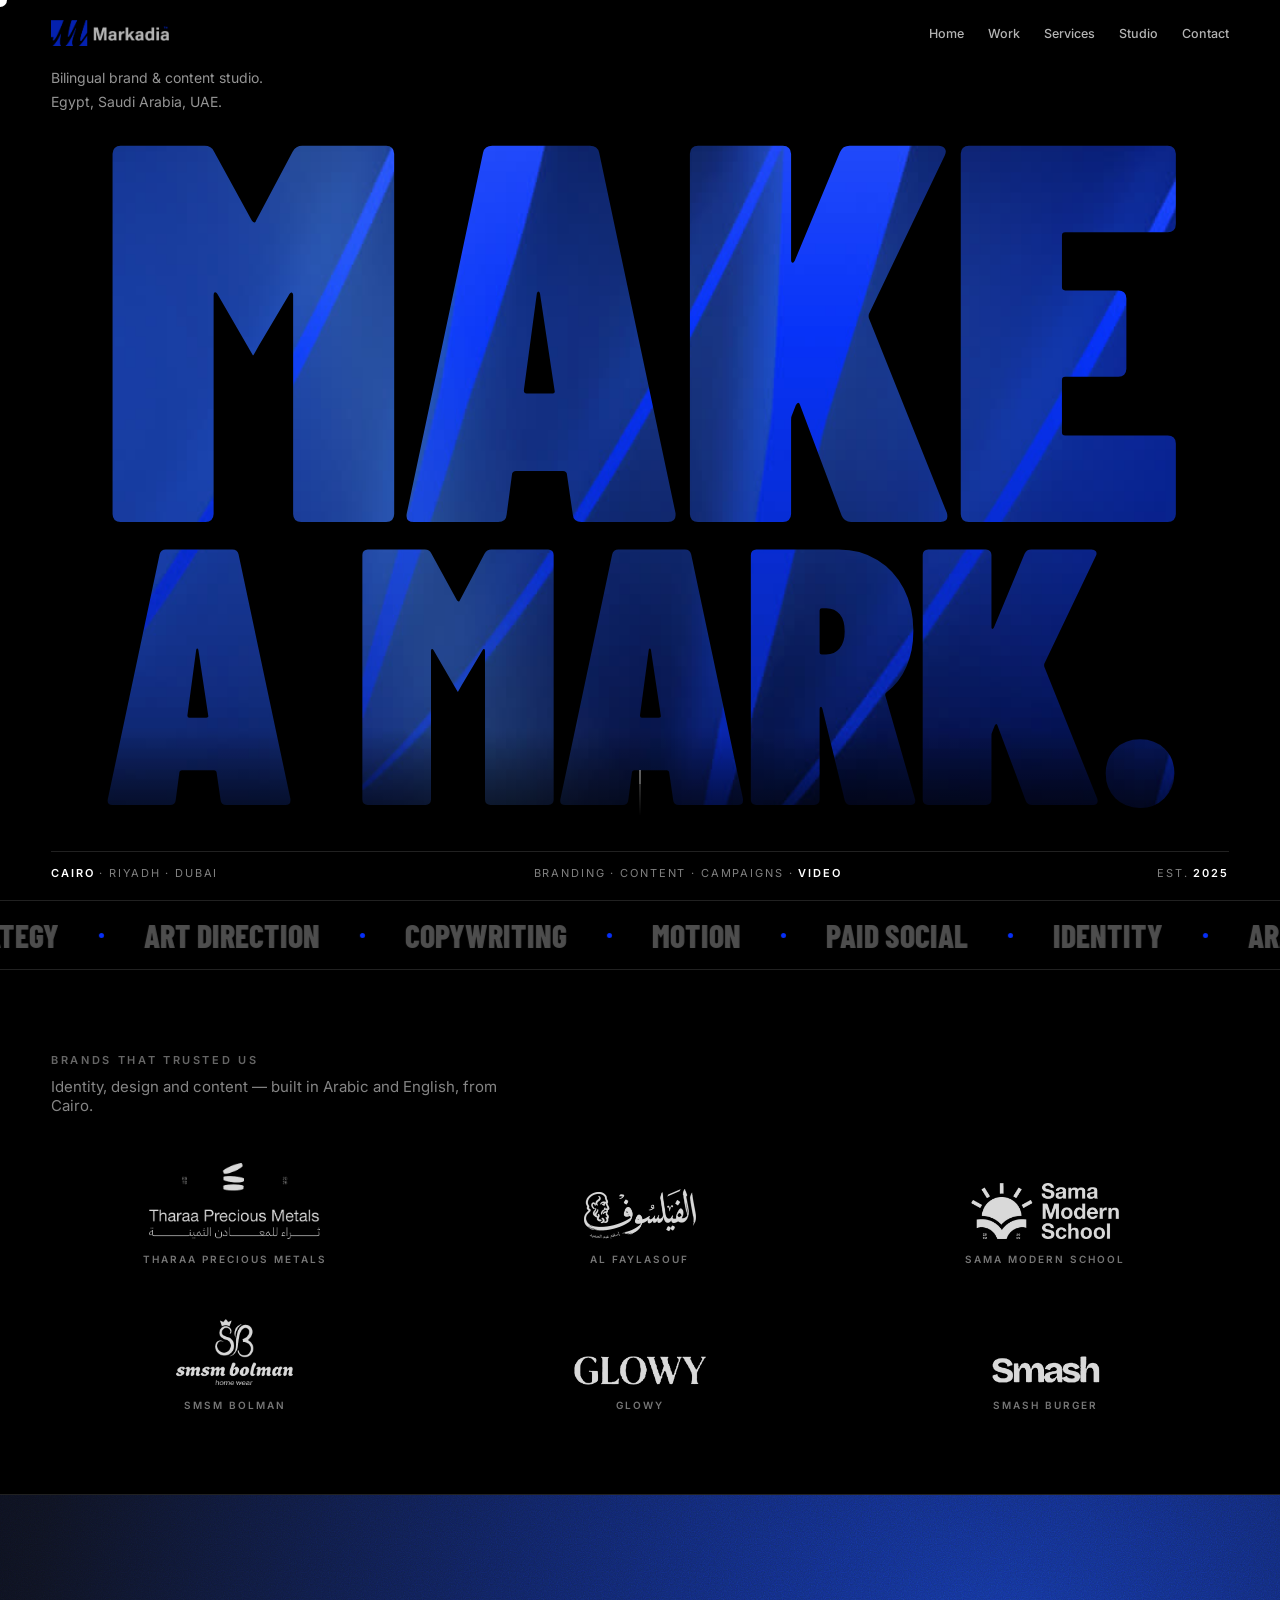
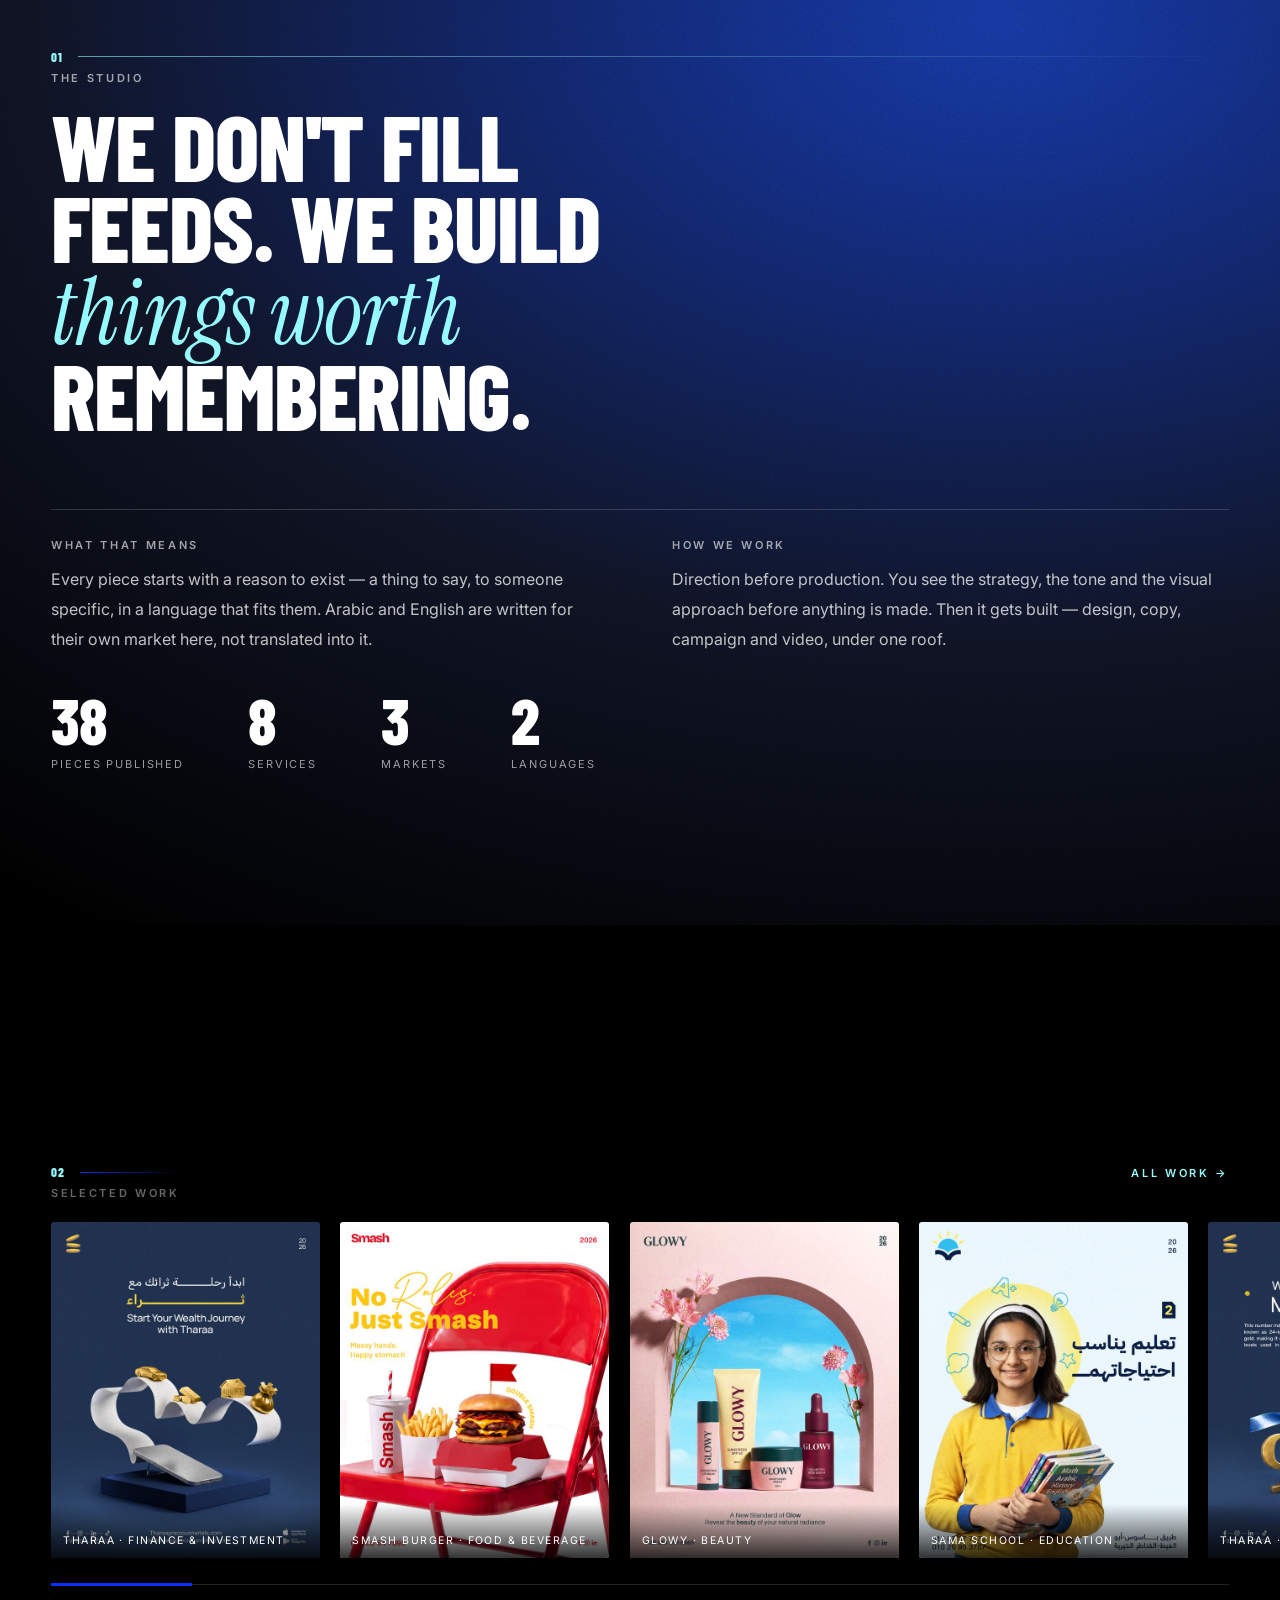
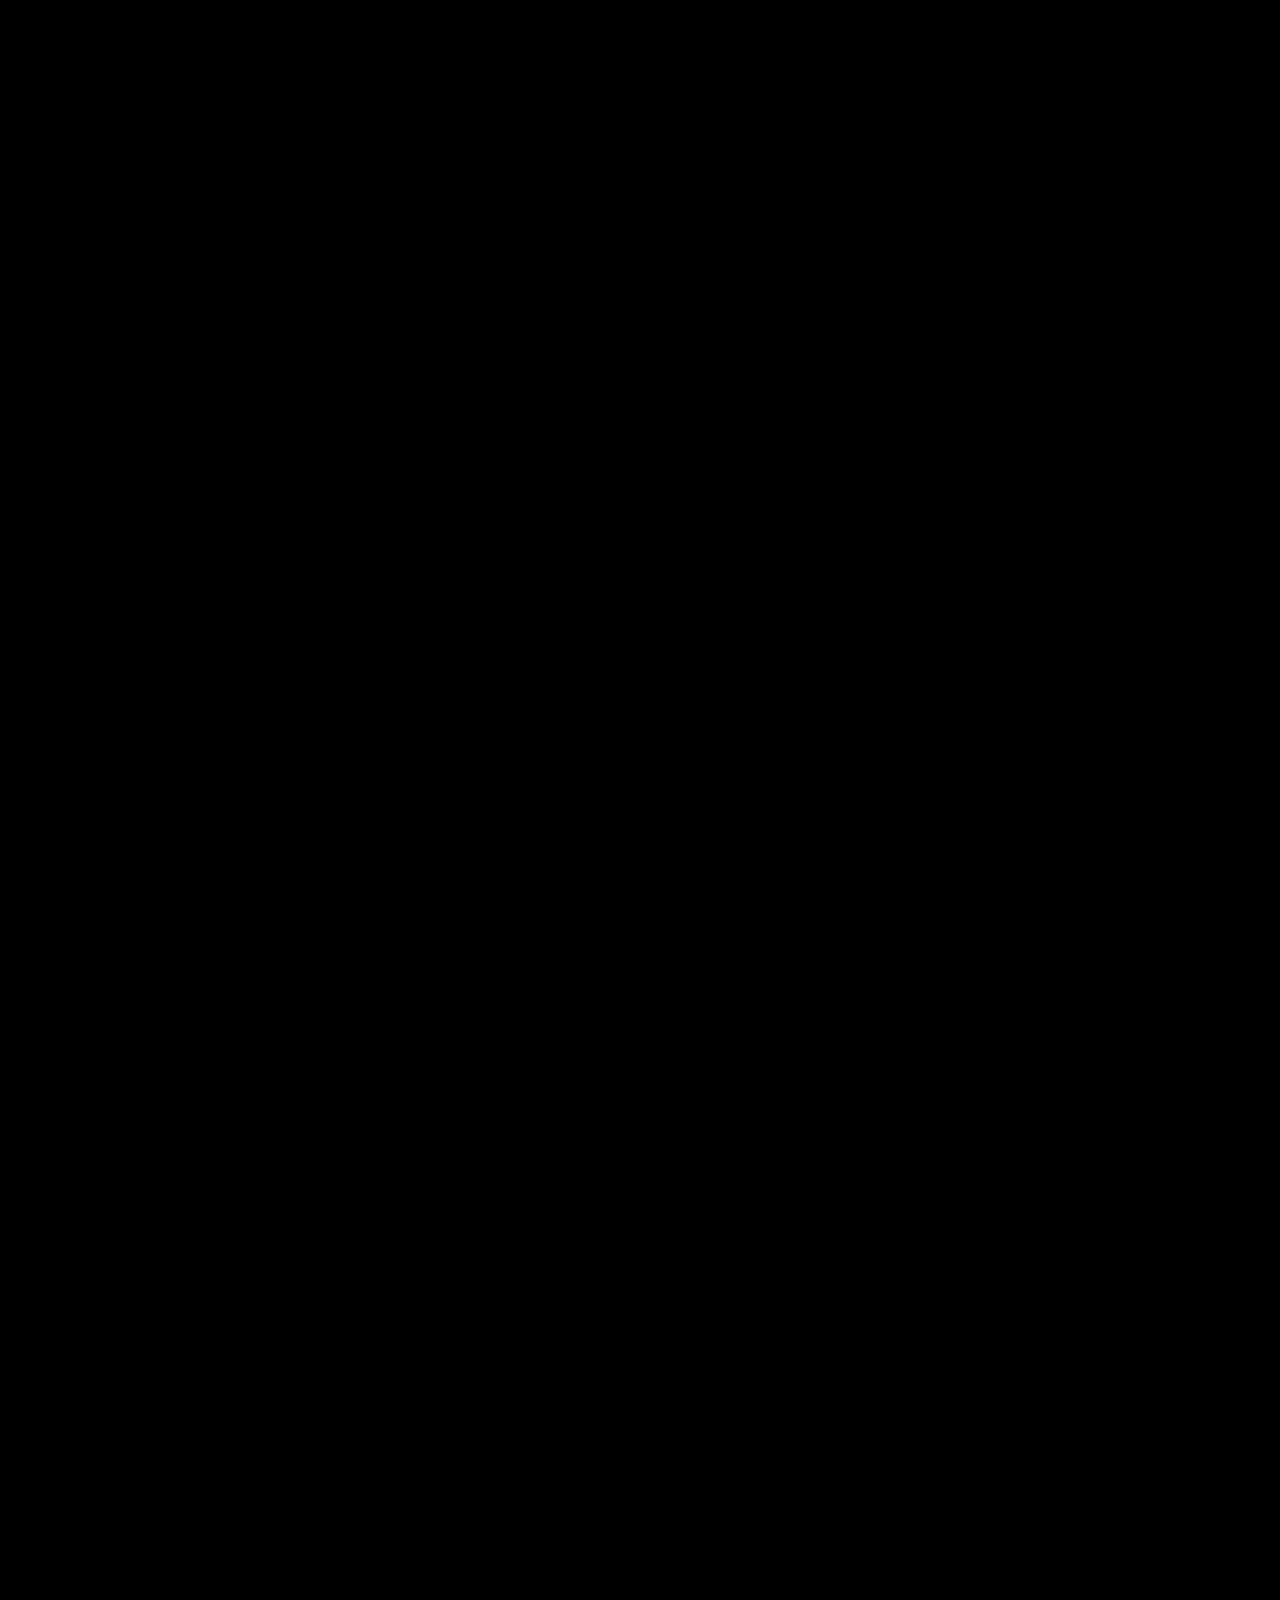
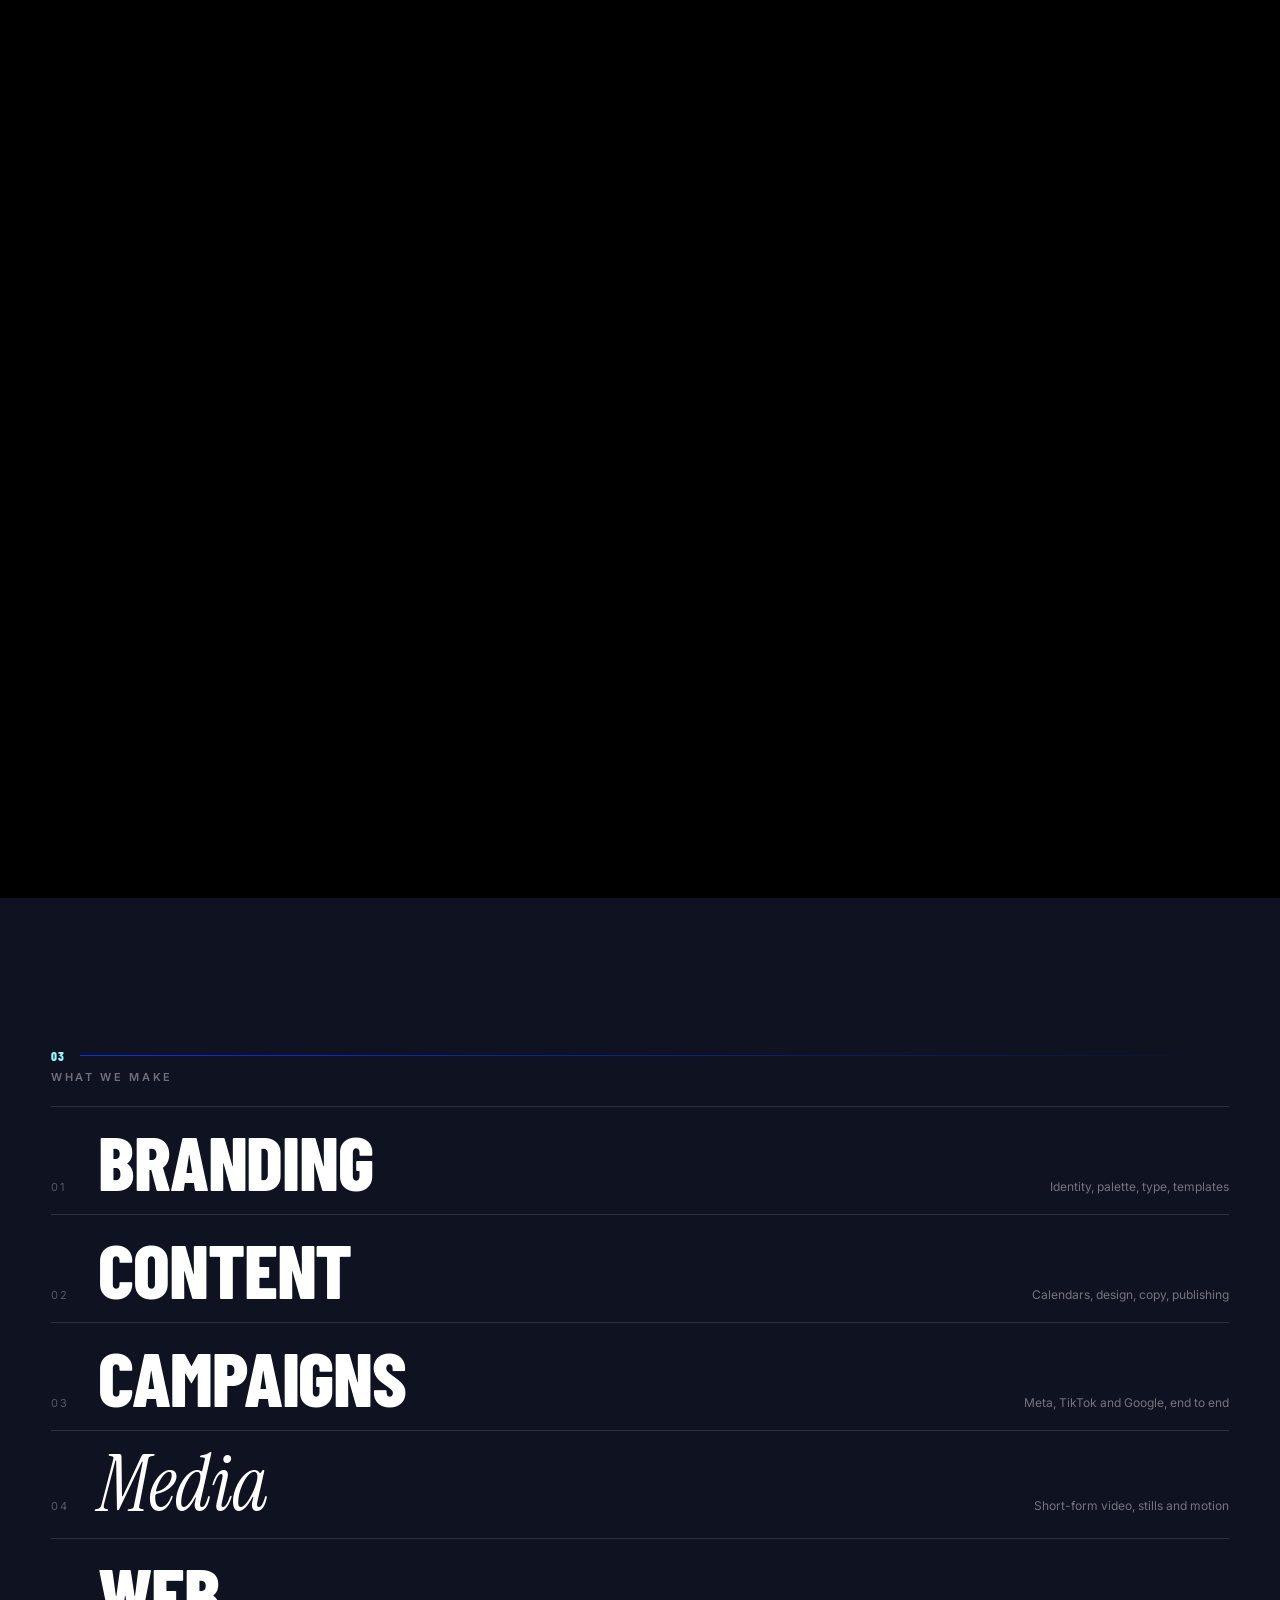
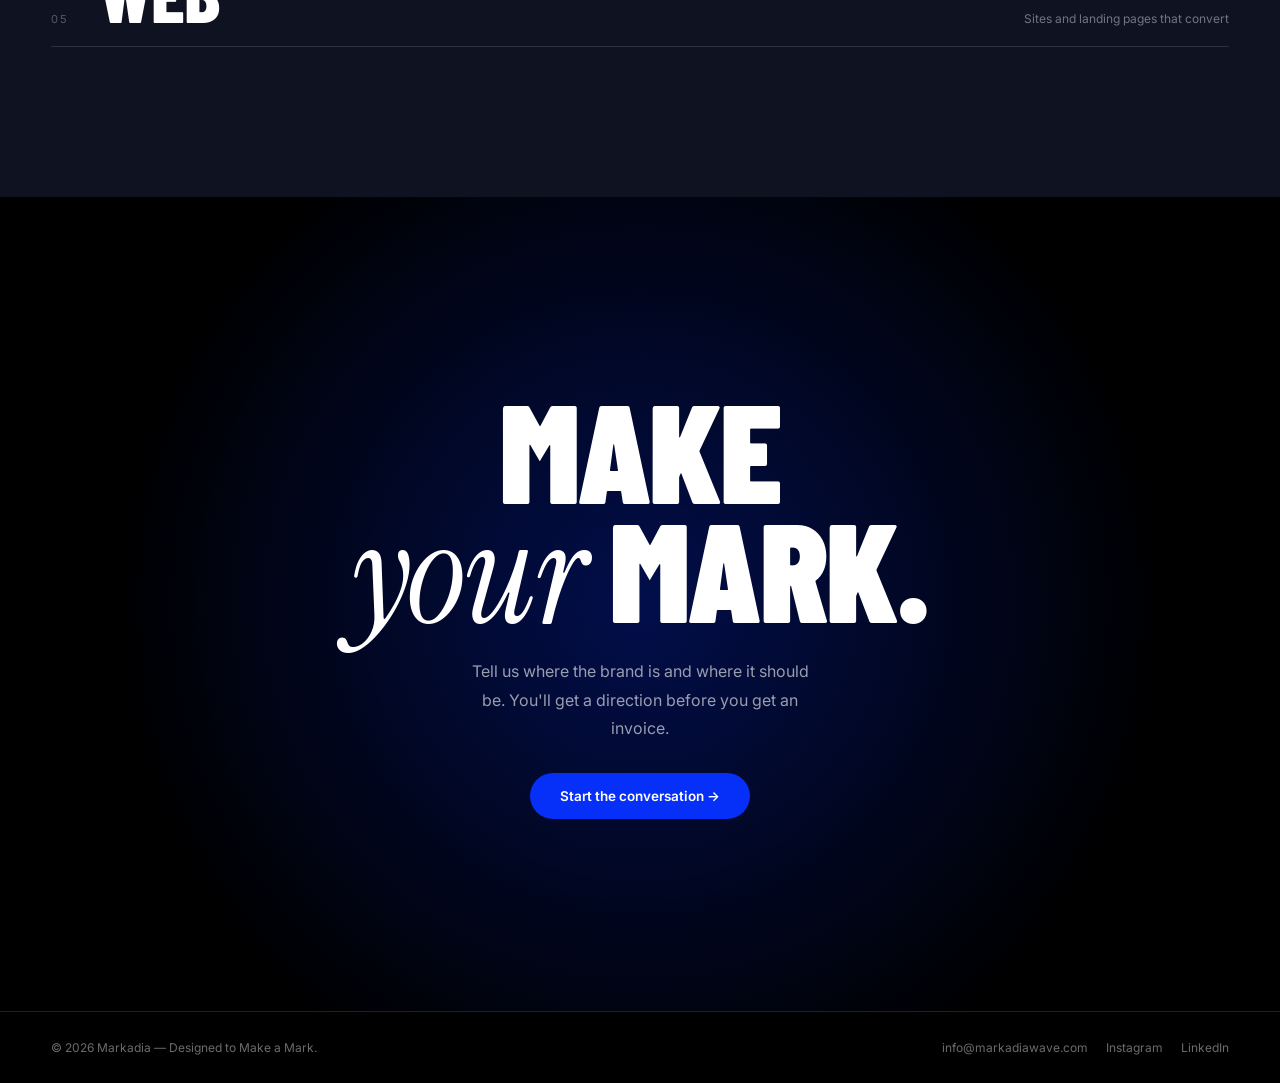
==== index.html @ 4cf4ba8e "Add Tharaa Precious Metals to the work Eleven pieces from the UAE gold and silver app, so it leads t" ====
<!doctype html>
<html lang="en" class="no-js">
<head>
<meta charset="utf-8">
<meta name="viewport" content="width=device-width, initial-scale=1">
<title>Markadia — Designed to Make a Mark</title>
<link rel="canonical" href="https://markadiawave.com/">
<meta name="description" content="Markadia is a bilingual brand and content studio for Egypt, Saudi Arabia and the UAE — strategy, design, campaigns and video, in Arabic and English.">
<meta property="og:title" content="Markadia — Your Growth Partner in Egypt & the Gulf">
<meta property="og:description" content="Bilingual marketing and branding agency for brands in Egypt, Saudi Arabia and the UAE — strategy, content, design, paid ads and video, in Arabic and English.">
<meta property="og:type" content="website">
<meta property="og:url" content="https://markadiawave.com/">
<meta property="og:site_name" content="Markadia">
<meta property="og:locale" content="en_US">
<meta property="og:image" content="https://markadiawave.com/og-image.png">
<meta property="og:image:type" content="image/png">
<meta property="og:image:width" content="1200">
<meta property="og:image:height" content="630">
<meta property="og:image:alt" content="Markadia — Designed To Make A Mark.">
<meta name="twitter:card" content="summary_large_image">
<meta name="twitter:title" content="Markadia — Your Growth Partner in Egypt & the Gulf">
<meta name="twitter:description" content="Bilingual marketing and branding agency for brands in Egypt, Saudi Arabia and the UAE — strategy, content, design, paid ads and video, in Arabic and English.">
<meta name="twitter:image" content="https://markadiawave.com/og-image.png">
<script type="application/ld+json">
{
  "@context": "https://schema.org",
  "@type": "MarketingAgency",
  "name": "Markadia",
  "url": "https://markadiawave.com",
  "description": "Bilingual digital marketing and branding agency helping businesses grow across Egypt and the GCC.",
  "areaServed": [
    "Egypt",
    "Saudi Arabia",
    "United Arab Emirates",
    "GCC"
  ],
  "email": "info@markadiawave.com",
  "sameAs": [
    "https://www.facebook.com/profile.php?id=61589182690085",
    "https://www.instagram.com/Markadiaagency",
    "https://www.linkedin.com/company/markadiaagency"
  ]
}
</script>

<link rel="icon" href="favicon.ico" sizes="any">
<link rel="icon" href="assets/brand/icon-512.png" type="image/png">
<link rel="apple-touch-icon" href="assets/brand/apple-touch-icon.png">
<meta name="theme-color" content="#062FF8">

<link rel="preconnect" href="https://fonts.googleapis.com">
<link rel="preconnect" href="https://fonts.gstatic.com" crossorigin>
<link href="https://fonts.googleapis.com/css2?family=Barlow+Condensed:wght@500;700;800;900&family=Inter:wght@400;500;600&family=Instrument+Serif:ital@0;1&display=swap" rel="stylesheet">

<link rel="stylesheet" href="assets/site.css">
<script>document.documentElement.className="js"</script>
</head>
<body>
<a class="skip" href="#main">Skip to content</a>
<div class="progress" id="progress" aria-hidden="true"></div>
<div class="cursor" id="cursor" aria-hidden="true"></div>

<nav class="nav">
  <a class="mark" href="index.html">
    <img src="assets/brand/logo-dark-nav.png" width="561" height="124"
         alt="Markadia — Designed to Make a Mark.">
  </a>
  <ul>
    <li><a href="index.html" aria-current="page">Home</a></li>
    <li><a href="portfolio.html">Work</a></li>
    <li><a href="services.html">Services</a></li>
    <li><a href="about.html">Studio</a></li>
    <li><a href="contact.html">Contact</a></li>
  </ul>
</nav>

<main id="main">

<!-- 01 ───────────────────────────────────────────────── -->
<header class="ko">
  <div class="ko-film" id="koFilm" aria-hidden="true">
    <video class="ko-reel" muted loop playsinline preload="none"
           data-loop="assets/video/brand/mark-loop.mp4"
           poster="assets/video/brand/mark-loop-poster.jpg"></video>
  </div>
  <div class="ko-plate">
    <h1 class="display" data-fit-group><span data-fit>Make</span><span data-fit>A Mark.</span></h1>
  </div>
  <div class="ko-edge" aria-hidden="true"></div>

  <p class="ko-lead">Bilingual brand &amp; content studio.<br>Egypt, Saudi Arabia, UAE.</p>
  <div class="scrollcue" aria-hidden="true"></div>
  <div class="ko-foot">
    <div><b>Cairo</b> · Riyadh · Dubai</div>
    <div>Branding · Content · Campaigns · <b>Video</b></div>
    <div>Est. <b>2025</b></div>
  </div>
</header>

<div class="mq" aria-hidden="true">
  <div class="mq-track" id="mqTrack">
    <span>Strategy</span><span>Art Direction</span><span>Copywriting</span><span>Motion</span>
    <span>Paid Social</span><span>Identity</span><span>Arabic &amp; English</span>
    <span>Strategy</span><span>Art Direction</span><span>Copywriting</span><span>Motion</span>
    <span>Paid Social</span><span>Identity</span><span>Arabic &amp; English</span>
  </div>
</div>

<!-- the roster ────────────────────────────── -->
<section class="trust">
  <div class="trust-in">
    <h2 class="eyebrow">Brands that trusted us</h2>
    <p>Identity, design and content — built in Arabic and English, from Cairo.</p>
    <ul class="trust-row">
      <li><img src="assets/clients/tharaa.png" data-c="tharaa" width="449" height="200"
               alt="Tharaa Precious Metals" loading="lazy"><span>Tharaa Precious Metals</span></li>
      <li><img src="assets/clients/faylasouf.png" data-c="faylasouf" width="447" height="200"
               alt="Al Faylasouf — الفيلسوف" loading="lazy"><span>Al Faylasouf</span></li>
      <li><img src="assets/clients/sama.png" data-c="sama" width="528" height="200"
               alt="Sama Modern School" loading="lazy"><span>Sama Modern School</span></li>
      <li><img src="assets/clients/smsm.png" data-c="smsm" width="354" height="200"
               alt="smsm bolman home wear" loading="lazy"><span>smsm bolman</span></li>
      <li><img src="assets/clients/glowy.png" data-c="glowy" width="908" height="200"
               alt="Glowy" loading="lazy"><span>Glowy</span></li>
      <li><img src="assets/clients/smash.png" data-c="smash" width="766" height="200"
               alt="Smash Burger" loading="lazy"><span>Smash Burger</span></li>
    </ul>
  </div>
</section>

<!-- 02 ───────────────────────────────────────────────── -->
<section class="paper">
  <div class="wrap">
    <div class="idx"><span class="no">01</span></div>
    <h2 class="eyebrow">The studio</h2>
    <p class="statement" data-split>We don't fill feeds. We build <em class="it">things worth</em> remembering.</p>
    <div class="cols">
      <div>
        <div class="eyebrow">What that means</div>
        <p>Every piece starts with a reason to exist — a thing to say, to someone
           specific, in a language that fits them. Arabic and English are written
           for their own market here, not translated into it.</p>
      </div>
      <div>
        <div class="eyebrow">How we work</div>
        <p>Direction before production. You see the strategy, the tone and the
           visual approach before anything is made. Then it gets built — design,
           copy, campaign and video, under one roof.</p>
      </div>
    </div>
    <div class="figs">
      <div class="fig"><b data-count="38">38</b><span>Pieces published</span></div>
      <div class="fig"><b data-count="8">8</b><span>Services</span></div>
      <div class="fig"><b data-count="3">3</b><span>Markets</span></div>
      <div class="fig"><b data-count="2">2</b><span>Languages</span></div>
    </div>
  </div>
</section>

<!-- 03 ───────────────────────────────────────────────── -->
<section class="rail" id="rail">
  <div class="rail-pin">
    <div class="rail-head">
      <div><div class="idx"><span class="no">02</span></div>
      <h2 class="eyebrow">Selected work</h2></div>
      <a class="eyebrow" href="portfolio.html" style="color:var(--cyan)">All work →</a>
    </div>
    <div class="rail-track" id="railTrack"></div>
    <div class="rail-bar" aria-hidden="true"><i id="railBar"></i></div>
  </div>
</section>

<!-- 04 ───────────────────────────────────────────────── -->
<section class="disc">
  <div style="max-width:1180px;margin:0 auto">
    <div class="idx"><span class="no">03</span></div>
    <h2 class="eyebrow">What we make</h2>
  </div>
  <ol>
    <li><a class="row" href="services.html"><span class="n">01</span>
      <span class="t">Branding</span><span class="d">Identity, palette, type, templates</span></a></li>
    <li><a class="row" href="services.html"><span class="n">02</span>
      <span class="t">Content</span><span class="d">Calendars, design, copy, publishing</span></a></li>
    <li><a class="row" href="services.html"><span class="n">03</span>
      <span class="t">Campaigns</span><span class="d">Meta, TikTok and Google, end to end</span></a></li>
    <li><a class="row" href="services.html"><span class="n">04</span>
      <span class="t it">Media</span><span class="d">Short-form video, stills and motion</span></a></li>
    <li><a class="row" href="services.html"><span class="n">05</span>
      <span class="t">Web</span><span class="d">Sites and landing pages that convert</span></a></li>
  </ol>
</section>



<!-- 04 ───────────────────────────────────────────────── -->
<section class="close">
  <h2>Make<br><em class="it" style="text-transform:none">your</em> mark.</h2>
  <p>Tell us where the brand is and where it should be. You'll get a direction
     before you get an invoice.</p>
  <a class="btn" href="contact.html">Start the conversation →</a>
</section>

</main>

<footer>
  <div>© <span id="yr">2026</span> Markadia — Designed to Make a Mark.</div>
  <div class="fl">
    <a href="mailto:info@markadiawave.com">info@markadiawave.com</a>
    <a href="https://www.instagram.com/Markadiaagency" target="_blank" rel="noopener">Instagram</a>
    <a href="https://www.linkedin.com/company/markadiaagency" target="_blank" rel="noopener">LinkedIn</a>
  </div>
</footer>

<script src="assets/site.js" defer></script>
</body>
</html>
---- assets/site.css ----
/* ──────────────────────────────────────────────────────────────
   Markadia — site design system
   Palette and type are the brand guidelines: Black #000000,
   Bright Indigo #062FF8, White #FFFFFF, Soft Cyan #96F9FB, and the
   gradient. Nothing here invents a colour.
   ────────────────────────────────────────────────────────────── */
:root{
    --ink:#000;              /* Black */
    --paper:#ffffff;         /* White */
    --deep:#0e1221;          /* darkest gradient stop, for secondary panels */
    --indigo:#062FF8;        /* brand primary */
    --indigo-deep:#143498;
    --cyan:#96f9fb;          /* brand accent */
    --indigo-wash:rgba(6,47,248,.13);
    /* the brand gradient, as specified: white through indigo to black */
    --brand-gradient:linear-gradient(135deg,#fff 0%,#4778d5 22%,#143498 46%,#102362 64%,#0e1221 82%,#000 100%);
    --rule:rgba(255,255,255,.13);
    --rule-dark:rgba(255,255,255,.17);
    --display:'Barlow Condensed',sans-serif;
    --serif:'Instrument Serif',Georgia,serif;
    --body:'Inter',sans-serif;
    --g:clamp(20px,4vw,64px);
  }
  *,*::before,*::after{margin:0;padding:0;box-sizing:border-box}
  html{-webkit-text-size-adjust:100%}
  body{background:var(--ink);color:#fff;font-family:var(--body);overflow-x:hidden;
    -webkit-font-smoothing:antialiased}
  img,video{display:block;max-width:100%}
  a{color:inherit;text-decoration:none}
  ::selection{background:var(--indigo);color:#fff}
  .progress{position:fixed;top:0;left:0;height:2px;width:100%;z-index:200;
    transform:scaleX(0);transform-origin:0 50%;
    background:linear-gradient(90deg,var(--indigo),var(--cyan));will-change:transform}

  .skip{position:absolute;left:-9999px;top:0;background:var(--indigo);color:#fff;
    padding:12px 18px;z-index:9999}
  .skip:focus{left:0}
  :focus-visible{outline:2px solid var(--cyan);outline-offset:4px}

  .display{font-family:var(--display);font-weight:900;text-transform:uppercase;
    line-height:.82;letter-spacing:-.018em}
  .it{font-family:var(--serif);font-style:italic;font-weight:400;text-transform:none;
    letter-spacing:-.01em}
  .eyebrow{font-size:11px;font-weight:600;letter-spacing:.24em;text-transform:uppercase;
    color:rgba(255,255,255,.4)}
  /* each section is numbered, and the rule carries the brand colour */
  .idx{display:flex;align-items:center;gap:14px;margin-bottom:6px}
  .idx::after{content:"";height:1px;flex:1;
    background:linear-gradient(90deg,var(--indigo),transparent)}
  .idx .no{font-family:var(--display);font-weight:800;font-size:13px;letter-spacing:.1em;
    color:var(--cyan)}
  .paper .idx .no{color:var(--cyan)}
  .paper .idx::after{background:linear-gradient(90deg,var(--cyan),transparent);opacity:.6}

  /* ── custom cursor ───────────────────────────────── */
  .cursor{position:fixed;top:0;left:0;width:14px;height:14px;border-radius:50%;
    background:#fff;mix-blend-mode:difference;pointer-events:none;z-index:9000;
    transform:translate(-50%,-50%);transition:width .3s,height .3s;will-change:transform}
  .cursor.big{width:72px;height:72px}
  html:not(.fine) .cursor{display:none}

  /* ── nav ─────────────────────────────────────────── */
  .nav{position:fixed;top:0;left:0;right:0;z-index:100;display:flex;align-items:center;
    justify-content:space-between;padding:20px var(--g)}
  .nav::before{content:"";position:absolute;inset:0;z-index:-1;pointer-events:none;
    background:linear-gradient(to bottom,rgba(0,0,0,.82),transparent)}
  /* The supplied lockup, at a fixed height and never recoloured: the brand
     guidelines rule out changing the logo's colours or proportions, so the nav
     no longer blends over it. */
  .mark{display:block}
  .mark img{height:26px;width:auto;display:block}
  @media (max-width:560px){ .mark img{height:21px} }
  .nav ul{display:flex;gap:24px;list-style:none;font-size:12.5px;font-weight:500}
  .nav a{opacity:.7;transition:opacity .25s}
  .nav a:hover{opacity:1}
  @media (max-width:560px){ .nav ul{gap:14px;font-size:11.5px} }
  /* at 320px the four links plus the wordmark were a few pixels over */
  @media (max-width:430px){
    .nav{padding:16px var(--g)}
    .nav ul{gap:9px;font-size:10.5px}
    .mark{font-size:15px;letter-spacing:.1em}
  }

  /* ── 01 · the knockout hero ──────────────────────────
     White type on a black plate, multiplied over footage: white lets the
     film through, black holds it back. The headline becomes the window. */
  .ko{position:relative;height:100svh;min-height:540px;background:#000;isolation:isolate;
    overflow:hidden}
  .ko-film{position:absolute;inset:0;z-index:0}
  /* our own loop, graded in the composition itself — nothing to correct here */
  .ko-film video,.ko-film img{position:absolute;inset:0;width:100%;height:100%;
    object-fit:cover;transform:scale(1.03);opacity:0;transition:opacity 1.2s ease}
  .ko-film video.on{opacity:1}
  .ko-plate{position:relative;z-index:1;height:100%;background:#000;
    mix-blend-mode:multiply;display:flex;align-items:center;padding:0 var(--g)}
  .ko-plate h1{width:100%}
  .ko-plate h1{color:#fff;text-align:center;font-size:clamp(54px,18.6vw,300px);
    line-height:.78;letter-spacing:-.03em}
  .ko-plate h1 span{display:block;white-space:nowrap}
  /* JS sizes each line to the exact measure; the clamp above is the
     baseline it starts from and what remains if the script never runs. */
  /* without blend support the film would wash the type out, so drop the film */
  @supports not (mix-blend-mode:multiply){
    .ko-film{display:none}
    .ko-plate{background:transparent}
  }
  .ko-edge{position:absolute;inset:0;z-index:2;pointer-events:none;
    background:linear-gradient(to top,rgba(0,0,0,.92) 0,rgba(0,0,0,.55) 90px,
      transparent 170px),linear-gradient(to bottom,rgba(0,0,0,.8) 0,transparent 130px)}
  .ko-foot{position:absolute;z-index:3;left:var(--g);right:var(--g);bottom:20px;
    border-top:1px solid var(--rule);padding-top:14px;
    display:flex;justify-content:space-between;align-items:flex-end;gap:16px;
    flex-wrap:wrap;font-size:11px;letter-spacing:.17em;text-transform:uppercase;
    color:rgba(255,255,255,.5)}
  .ko-foot b{font-weight:600;color:#fff}
  .ko-lead{position:absolute;z-index:3;left:var(--g);top:66px;max-width:30ch;
    font-size:clamp(12.5px,1.25vw,14px);line-height:1.7;color:rgba(255,255,255,.58)}
  @media (max-width:760px){
    .ko-lead{top:58px;font-size:12.5px;max-width:24ch}
    /* three wrapped lines of foot pushed the last one off the screen */
    .ko-foot{font-size:10px;letter-spacing:.13em;gap:3px 14px;bottom:16px;padding-top:11px}
    .ko-foot > div:nth-child(3){margin-left:auto}
  }
  .scrollcue{position:absolute;z-index:3;left:50%;bottom:84px;transform:translateX(-50%);
    width:1px;height:46px;background:linear-gradient(#fff,transparent);opacity:.5}
  .scrollcue::after{content:"";position:absolute;top:0;left:0;width:1px;height:14px;
    background:#fff;animation:fall 2.1s ease-in-out infinite}
  @keyframes fall{0%{transform:translateY(-14px);opacity:0}
    30%{opacity:1}100%{transform:translateY(46px);opacity:0}}

  /* ── velocity marquee ─────────────────────────────── */
  /* overflow:clip does not create a scroll container, so the track can never
     add to the page's scroll width the way overflow:hidden still allowed it to
     before the script had applied its first transform. */
  .mq{overflow:hidden;overflow:clip;border-block:1px solid var(--rule);
    padding:15px 0;background:var(--ink)}
  .mq-track{display:flex;gap:40px;width:max-content;will-change:transform;
    transform:translate3d(0,0,0)}
  .mq-track span{font-family:var(--display);font-weight:800;
    font-size:clamp(19px,2.5vw,32px);text-transform:uppercase;white-space:nowrap;
    color:rgba(255,255,255,.3);display:flex;align-items:center;gap:40px}
  .mq-track span::after{content:"";width:5px;height:5px;border-radius:50%;
    background:var(--indigo)}

  /* ── 02 · manifesto on paper ──────────────────────── */
  /* .paper is the home page's light panel; it gets the same grainy gradient
     as .band so the whole site reads as one surface. */
  .paper{position:relative;isolation:isolate;color:#fff;
    padding:clamp(80px,12vw,170px) var(--g);
    background:radial-gradient(130% 105% at 78% 12%,#143498 0%,#102362 28%,#0e1221 58%,#000 100%)}
  .paper::after{content:"";position:absolute;inset:0;z-index:-1;pointer-events:none;
    opacity:.5;mix-blend-mode:overlay;
    background-image:url("data:image/svg+xml,%3Csvg xmlns='http://www.w3.org/2000/svg' width='180' height='180'%3E%3Cfilter id='n'%3E%3CfeTurbulence type='fractalNoise' baseFrequency='.85' numOctaves='3'/%3E%3C/filter%3E%3Crect width='100%25' height='100%25' filter='url(%23n)'/%3E%3C/svg%3E");
    background-size:180px 180px}
  .paper ::selection{background:#fff;color:var(--ink)}
  .paper .eyebrow{color:rgba(255,255,255,.62)}
  .wrap{max-width:1180px;margin:0 auto}
  .statement{font-family:var(--display);font-weight:800;line-height:.88;
    letter-spacing:-.012em;text-transform:uppercase;
    font-size:clamp(38px,7.2vw,100px);max-width:16ch;margin-top:20px}
  /* indigo would sink into the gradient; cyan holds against it */
  .statement .it{color:var(--cyan)}
  /* each word lifts in on its own beat */
  .js .w{display:inline-block;opacity:0;transform:translateY(.42em) rotate(2deg);
    transition:opacity .62s cubic-bezier(.2,.75,.3,1),transform .62s cubic-bezier(.2,.75,.3,1)}
  .js .w.in{opacity:1;transform:none}
  .cols{display:grid;grid-template-columns:1fr 1fr;gap:clamp(26px,5vw,76px);
    margin-top:clamp(40px,6vw,74px);padding-top:28px;border-top:1px solid var(--rule-dark)}
  .cols p{font-size:clamp(14px,1.4vw,16px);line-height:1.85;color:rgba(255,255,255,.75);
    margin-top:13px}
  @media (max-width:720px){ .cols{grid-template-columns:1fr} }
  .figs{display:flex;gap:clamp(24px,5vw,68px);flex-wrap:wrap;margin-top:34px}
  .fig b{font-family:var(--display);font-weight:800;font-size:clamp(38px,5vw,64px);
    line-height:1;letter-spacing:-.02em;display:block}
  .fig span{display:block;font-size:11px;letter-spacing:.17em;text-transform:uppercase;
    color:rgba(255,255,255,.6);margin-top:5px}

  /* ── 03 · the work, pinned and travelling sideways ── */
  .rail{position:relative;background:var(--ink)}
  .rail-pin{position:sticky;top:0;height:100svh;overflow:hidden;display:flex;
    flex-direction:column;justify-content:center}
  .rail-head{padding:0 var(--g);display:flex;justify-content:space-between;
    align-items:baseline;gap:18px;flex-wrap:wrap;margin-bottom:22px}
  .rail-track{display:flex;gap:clamp(14px,1.6vw,26px);padding:0 var(--g);
    width:max-content;will-change:transform}
  .card{position:relative;width:clamp(190px,21vw,290px);aspect-ratio:4/5;flex-shrink:0;
    border-radius:3px;overflow:hidden;background:var(--deep)}
  .card img{width:100%;height:100%;object-fit:cover;transition:transform .7s cubic-bezier(.2,.7,.3,1)}
  .card:hover img{transform:scale(1.05)}
  .card figcaption{position:absolute;left:0;right:0;bottom:0;padding:30px 12px 11px;
    font-size:10.5px;letter-spacing:.14em;text-transform:uppercase;
    background:linear-gradient(transparent,rgba(0,0,0,.8));color:#fff}
  .rail-bar{height:1px;background:var(--rule);margin:26px var(--g) 0;position:relative}
  .rail-bar i{position:absolute;left:0;top:-1px;height:3px;width:12%;background:var(--indigo);
    will-change:transform}
  /* No pinning on a phone, and none for reduced motion — it becomes a swipe strip */
  @media (max-width:860px){
    .rail{height:auto!important}
    .rail-pin{position:static;height:auto;padding:clamp(70px,11vw,110px) 0}
    .rail-track{width:auto;overflow-x:auto;scroll-snap-type:x mandatory;
      padding-bottom:14px;-webkit-overflow-scrolling:touch;transform:none!important}
    .card{scroll-snap-align:start}
    .rail-bar{display:none}
  }

  /* ── the brands we've built ─────────────── */
  /* Four identities with nothing in common — gold, a philosopher, a school,
     a homewear label. Set in one weight of white they read as a roster
     instead of a pile of logos. */
  .trust{background:var(--ink);border-bottom:1px solid var(--rule);
    padding:clamp(48px,6.5vw,86px) var(--g)}
  .trust-in{max-width:1180px;margin:0 auto}
  .trust-in p{margin-top:10px;color:rgba(255,255,255,.52);font-size:15px;max-width:52ch}
  .trust-row{list-style:none;display:grid;grid-template-columns:repeat(3,1fr);
    align-items:end;gap:clamp(36px,4.5vw,54px) clamp(24px,3vw,44px);
    margin-top:clamp(30px,4vw,48px)}
  .trust-row li{min-width:0;text-align:center}
  .trust-row img{display:block;margin:0 auto;width:auto;max-width:100%;opacity:.85;
    filter:drop-shadow(0 0 1px rgba(0,0,0,.6));transition:opacity .4s ease}
  .trust-row li:hover img{opacity:1}
  /* sized by eye, not by number: each lockup carries a different amount of
     type inside the same box */
  .trust-row img[data-c=tharaa]{height:76px}
  .trust-row img[data-c=faylasouf]{height:50px}
  .trust-row img[data-c=sama]{height:56px}
  .trust-row img[data-c=smsm]{height:66px}
  /* these two are wordmarks with no icon above them, so they carry further */
  .trust-row img[data-c=glowy]{height:29px}
  .trust-row img[data-c=smash]{height:29px}
  .trust-row span{display:block;margin-top:14px;font-size:10px;font-weight:600;
    letter-spacing:.2em;text-transform:uppercase;color:rgba(255,255,255,.46)}
  @media (max-width:560px){
    .trust-row{grid-template-columns:repeat(2,1fr);gap:34px 18px}
    .trust-row img[data-c=tharaa]{height:54px}
    .trust-row img[data-c=faylasouf]{height:38px}
    .trust-row img[data-c=sama]{height:42px}
    .trust-row img[data-c=smsm]{height:48px}
    .trust-row img[data-c=glowy]{height:26px}
    .trust-row img[data-c=smash]{height:26px}
    .trust-row span{font-size:9px;letter-spacing:.16em}
  }

  /* ── 04 · disciplines ─────────────────────────────── */
  .disc{padding:clamp(80px,12vw,150px) var(--g);background:var(--deep)}
  .disc ol{list-style:none;max-width:1180px;margin:22px auto 0}
  .disc li{border-top:1px solid var(--rule);position:relative}
  .disc li:last-child{border-bottom:1px solid var(--rule)}
  .disc .row{display:flex;align-items:baseline;gap:clamp(12px,2.4vw,30px);
    padding:clamp(11px,1.5vw,19px) 0;transition:padding-left .45s cubic-bezier(.2,.7,.3,1)}
  .disc li:hover .row{padding-left:clamp(10px,1.8vw,26px)}
  .disc .n{font-size:11px;letter-spacing:.14em;color:rgba(255,255,255,.3);
    min-width:2.4ch;flex-shrink:0}
  .disc .t{font-family:var(--display);font-weight:800;text-transform:uppercase;
    font-size:clamp(32px,6vw,86px);line-height:.9;letter-spacing:-.015em;
    transition:color .35s}
  .disc li:hover .t{color:var(--cyan)}
  /* .disc .t beats .it on specificity, so restate the serif here */
  .disc .t.it{font-family:var(--serif);font-weight:400;text-transform:none;
    letter-spacing:-.01em}
  .disc .d{margin-left:auto;font-size:12px;color:rgba(255,255,255,.42);text-align:right;
    white-space:nowrap}
  @media (max-width:720px){ .disc .d{display:none} }

  /* ── 05 · the mark ────────────────────────────────── */
  .ident{background:var(--ink);padding:clamp(80px,12vw,160px) var(--g);
    border-top:1px solid var(--rule)}
  .ident-lockup{margin:clamp(30px,5vw,52px) 0 clamp(34px,5vw,56px);
    padding-bottom:clamp(30px,5vw,52px);border-bottom:1px solid var(--rule)}
  .ident-lockup img{width:100%;height:auto;max-width:620px}
  .ident-grid{display:grid;grid-template-columns:1fr;gap:clamp(20px,3vw,34px)}
  .ident-note{max-width:52ch;line-height:1.8;font-size:15px;
    color:rgba(255,255,255,.55)}
  .swatches{list-style:none;display:flex;flex-wrap:wrap;gap:12px}
  .swatches li{display:flex;align-items:center;gap:9px;padding:8px 14px 8px 8px;
    border:1px solid var(--rule);border-radius:100px;font-size:11px;letter-spacing:.08em}
  .swatches i{width:17px;height:17px;border-radius:50%;flex-shrink:0}
  .swatches b{font-weight:600}
  .swatches span{color:rgba(255,255,255,.4);font-variant-numeric:tabular-nums}
  @media (max-width:760px){
    .ident-lockup{margin:24px 0 28px;padding-bottom:26px}
  }

  /* ── 06 · close ───────────────────────────────────── */
  .close{position:relative;padding:clamp(100px,15vw,200px) var(--g);text-align:center;
    overflow:hidden;background:var(--ink)}
  .close::before{content:"";position:absolute;left:50%;top:50%;width:min(130vw,1200px);
    aspect-ratio:1;transform:translate(-50%,-50%);border-radius:50%;pointer-events:none;
    background:radial-gradient(circle,rgba(6,47,248,.3),transparent 62%)}
  .close > *{position:relative;z-index:2}
  .close h2{font-family:var(--display);font-weight:900;text-transform:uppercase;
    line-height:.84;letter-spacing:-.02em;font-size:clamp(50px,11vw,170px)}
  .close p{max-width:36ch;margin:22px auto 30px;line-height:1.8;
    color:rgba(255,255,255,.6);font-size:clamp(14px,1.5vw,16px)}
  .btn{display:inline-flex;align-items:center;gap:9px;padding:15px 30px;border-radius:100px;
    background:var(--indigo);color:#fff;font-size:13.5px;font-weight:600;
    transition:transform .3s,background .3s}
  .btn:hover{transform:translateY(-3px);background:#4778d5}

  footer{border-top:1px solid var(--rule);padding:28px var(--g);display:flex;
    justify-content:space-between;gap:16px;flex-wrap:wrap;font-size:12px;
    color:rgba(255,255,255,.42)}
  footer a:hover{color:#fff}
  .fl{display:flex;gap:18px;flex-wrap:wrap}

  @media (prefers-reduced-motion:reduce){
    *,*::before,*::after{animation-duration:.01ms!important;animation-iteration-count:1!important;
      transition-duration:.01ms!important;scroll-behavior:auto!important}
    .js .w{opacity:1;transform:none}
    .rail{height:auto!important}
    .rail-pin{position:static;height:auto;padding:90px 0}
    .rail-track{width:auto;overflow-x:auto;transform:none!important}
    .scrollcue{display:none}
    .cursor{display:none!important}
  }

  /* ── inner-page header ──────────────────────────────────
     Every page that is not the home opens the same way: the numbered rule,
     a label, then a headline fitted to the measure like the hero's. */
  .phead{background:var(--ink);padding:clamp(104px,13vw,150px) var(--g) clamp(40px,6vw,70px)}
  .phead-in{max-width:1180px;margin:0 auto}
  .phead h1{font-family:var(--display);font-weight:900;text-transform:uppercase;
    line-height:.84;letter-spacing:-.025em;margin-top:18px;
    font-size:clamp(44px,9vw,120px)}
  .phead h1 span{display:block;white-space:nowrap}
  .phead .lede{max-width:52ch;margin-top:26px;font-size:clamp(14px,1.5vw,16.5px);
    line-height:1.8;color:rgba(255,255,255,.6)}
  .phead .lede a{color:var(--cyan);border-bottom:1px solid rgba(150,249,251,.4)}

  /* a band of paper, for sections that need to breathe */
  /* Markadia's own posters are a grainy blue gradient, so the light panels use
     that instead of flat white: the gradient from the guidelines, with a grain
     layer over it. Text goes back to white. */
  .band{position:relative;isolation:isolate;color:#fff;
    padding:clamp(70px,10vw,140px) var(--g);
    background:radial-gradient(130% 105% at 78% 12%,#143498 0%,#102362 28%,#0e1221 58%,#000 100%)}
  .band::after{content:"";position:absolute;inset:0;z-index:-1;pointer-events:none;
    opacity:.5;mix-blend-mode:overlay;
    background-image:url("data:image/svg+xml,%3Csvg xmlns='http://www.w3.org/2000/svg' width='180' height='180'%3E%3Cfilter id='n'%3E%3CfeTurbulence type='fractalNoise' baseFrequency='.85' numOctaves='3'/%3E%3C/filter%3E%3Crect width='100%25' height='100%25' filter='url(%23n)'/%3E%3C/svg%3E");
    background-size:180px 180px}
  .band .eyebrow{color:rgba(255,255,255,.62)}
  .band ::selection{background:#fff;color:var(--ink)}

  /* numbered list rows, used for services and for disciplines */
  .rows{list-style:none;max-width:1180px;margin:22px auto 0}
  .rows li{border-top:1px solid var(--rule)}
  .rows li:last-child{border-bottom:1px solid var(--rule)}
  .band .rows li{border-color:var(--rule-dark)}
  /* Grid, not flex: flex items will not shrink below their content, so a long
     service name beside a long description pushed the row past the page. The
     minmax(0,...) tracks can shrink, so the text wraps instead. */
  .rows .row{display:grid;grid-template-columns:3ch minmax(0,1fr) minmax(0,40ch);
    align-items:baseline;gap:clamp(12px,2.4vw,30px);
    padding:clamp(14px,2vw,26px) 0;transition:padding-left .45s cubic-bezier(.2,.7,.3,1)}
  .rows li:hover .row{padding-left:clamp(10px,1.8vw,26px)}
  .rows .n{font-size:11px;letter-spacing:.14em;color:rgba(255,255,255,.3);
    min-width:2.4ch;flex-shrink:0}
  .band .rows .n{color:rgba(255,255,255,.4)}
  .rows .t{font-family:var(--display);font-weight:800;text-transform:uppercase;
    font-size:clamp(26px,4.6vw,62px);line-height:.92;letter-spacing:-.015em;
    transition:color .35s}
  .rows li:hover .t{color:var(--indigo)}
  .rows .t.it{font-family:var(--serif);font-weight:400;text-transform:none}
  /* long descriptions read badly right-aligned, so they stay left and get room */
  /* .disc .d (the home page's discipline labels) sets nowrap, and these rows
     sit in the same section, so they have to say they wrap. */
  .rows .d{font-size:14px;line-height:1.75;color:rgba(255,255,255,.62);
    text-align:left;white-space:normal;min-width:0}
  .band .rows .d{color:rgba(255,255,255,.7)}

  /* the badge on a newly launched service */
  .service-badge{display:inline-block;vertical-align:middle;margin-inline-start:10px;
    font-family:var(--body);font-size:10px;font-weight:600;letter-spacing:.1em;
    text-transform:uppercase;background:rgba(150,249,251,.14);color:var(--cyan);
    padding:4px 10px;border-radius:99px}
  @media (max-width:820px){
    .rows .row{grid-template-columns:3ch minmax(0,1fr)}
    .rows .d{grid-column:2;margin-top:8px}
  }

  /* a plain two-column prose grid */
  .duo{display:grid;grid-template-columns:1fr 1fr;gap:clamp(26px,5vw,76px);
    max-width:1180px;margin:clamp(34px,5vw,56px) auto 0}
  @media (max-width:760px){ .duo{grid-template-columns:1fr} }

  /* the deliverables list: a plain numbered column, no hover travel */
  .rows.plain li{border-color:rgba(255,255,255,.15)}
  .rows.plain li{display:flex;align-items:baseline;gap:18px;
    padding:clamp(11px,1.4vw,16px) 0;font-size:clamp(15px,1.8vw,19px)}
  .rows.plain .n{display:inline;font-family:var(--display);font-weight:700;
    font-size:12px;letter-spacing:.1em;color:var(--indigo);min-width:3ch}
  .band .statement{margin-top:18px}

  /* who we work with — a grid of short cards on paper */
  .whos{display:grid;grid-template-columns:repeat(4,1fr);gap:clamp(16px,2.4vw,30px);
    margin-top:clamp(34px,5vw,56px)}
  .whos .who{border-top:1px solid rgba(255,255,255,.17);padding-top:16px}
  .whos h3{font-family:var(--display);font-weight:800;text-transform:uppercase;
    font-size:clamp(17px,1.9vw,23px);letter-spacing:.01em;line-height:1.05}
  .whos p{margin-top:8px;font-size:13.5px;line-height:1.7;color:rgba(255,255,255,.7)}
  @media (max-width:900px){ .whos{grid-template-columns:repeat(2,1fr)} }
  @media (max-width:460px){ .whos{grid-template-columns:1fr} }

  /* markets */
  .mkts{display:grid;grid-template-columns:repeat(4,1fr);gap:clamp(16px,2.4vw,30px);
    margin-top:clamp(28px,4vw,44px)}
  .mkts .mkt{border-top:1px solid var(--rule);padding-top:18px}
  .mkt-code{font-family:var(--display);font-weight:900;font-size:13px;letter-spacing:.18em;
    color:var(--cyan)}
  .mkts h3{font-family:var(--display);font-weight:800;text-transform:uppercase;
    font-size:clamp(20px,2.4vw,30px);margin-top:6px;line-height:1}
  .mkts p{margin-top:9px;font-size:13.5px;line-height:1.7;color:rgba(255,255,255,.55)}
  @media (max-width:900px){ .mkts{grid-template-columns:repeat(2,1fr)} }
  @media (max-width:460px){ .mkts{grid-template-columns:1fr} }

  .disc .lede{max-width:54ch;font-size:15px;line-height:1.8;color:rgba(255,255,255,.55)}

  /* ── contact ────────────────────────────────────────── */
  .contact-wrap{max-width:1180px;margin:0 auto;display:grid;
    grid-template-columns:minmax(0,.8fr) minmax(0,1.2fr);gap:clamp(30px,6vw,84px)}
  @media (max-width:860px){ .contact-wrap{grid-template-columns:1fr} }
  .chan{display:flex;flex-direction:column;gap:3px;padding:16px 0;
    border-top:1px solid var(--rule);transition:padding-left .35s,color .3s}
  .chan:first-of-type{margin-top:18px}
  .chan:last-of-type{border-bottom:1px solid var(--rule)}
  .chan:hover{padding-left:10px;color:var(--cyan)}
  .chan-k{font-size:10.5px;letter-spacing:.2em;text-transform:uppercase;
    color:rgba(255,255,255,.4)}
  .chan-v{font-size:16px;font-weight:600}

  .cform{display:flex;flex-direction:column;gap:18px}
  .f-row{display:grid;grid-template-columns:1fr 1fr;gap:18px}
  @media (max-width:640px){ .f-row{grid-template-columns:1fr} }
  .f-g{display:flex;flex-direction:column;gap:7px}
  .cform label{font-size:10.5px;letter-spacing:.2em;text-transform:uppercase;
    color:rgba(255,255,255,.5)}
  .cform input,.cform select,.cform textarea{
    background:rgba(255,255,255,.04);border:1px solid var(--rule);border-radius:10px;
    padding:14px 16px;color:#fff;font-family:var(--body);font-size:15px;
    transition:border-color .25s,background .25s;width:100%}
  .cform textarea{resize:vertical;min-height:120px}
  .cform input:focus,.cform select:focus,.cform textarea:focus{
    outline:none;border-color:var(--indigo);background:rgba(6,47,248,.08)}
  .cform input::placeholder,.cform textarea::placeholder{color:rgba(255,255,255,.3)}
  .cform select{appearance:none;cursor:pointer;
    background-image:linear-gradient(45deg,transparent 50%,rgba(255,255,255,.5) 50%),
      linear-gradient(135deg,rgba(255,255,255,.5) 50%,transparent 50%);
    background-position:calc(100% - 20px) 22px,calc(100% - 14px) 22px;
    background-size:6px 6px,6px 6px;background-repeat:no-repeat}
  .cform select option{background:var(--deep);color:#fff}
  .cform .btn{align-self:flex-start;border:0;cursor:pointer;font-family:var(--body)}

  /* ── FAQ ────────────────────────────────────────────── */
  .faq{list-style:none;max-width:1180px;margin:clamp(30px,4vw,48px) auto 0}
  .faq-item{border-top:1px solid rgba(255,255,255,.17)}
  .faq-item:last-child{border-bottom:1px solid rgba(255,255,255,.17)}
  .faq-q{width:100%;background:none;border:0;cursor:pointer;text-align:left;
    display:flex;align-items:center;justify-content:space-between;gap:20px;
    padding:clamp(16px,2vw,24px) 0;font-family:var(--display);font-weight:800;
    text-transform:uppercase;letter-spacing:.01em;color:#fff;
    font-size:clamp(17px,2.2vw,27px);line-height:1.15;transition:color .25s}
  .faq-q:hover{color:var(--cyan)}
  .faq-q i{position:relative;width:15px;height:15px;flex-shrink:0}
  .faq-q i::before,.faq-q i::after{content:"";position:absolute;background:var(--cyan);
    inset:50% 0 auto 0;height:2px;transition:transform .3s}
  .faq-q i::after{transform:rotate(90deg)}
  .faq-q[aria-expanded="true"] i::after{transform:rotate(0)}
  .faq-a p{padding:0 0 22px;max-width:70ch;font-size:15px;line-height:1.85;
    color:rgba(255,255,255,.72)}

  /* .disc .d hides itself under 720px for the home page's short labels; the
     service and archetype rows carry real copy, so they stay. */
  @media (max-width:720px){ .rows .d{display:block} }
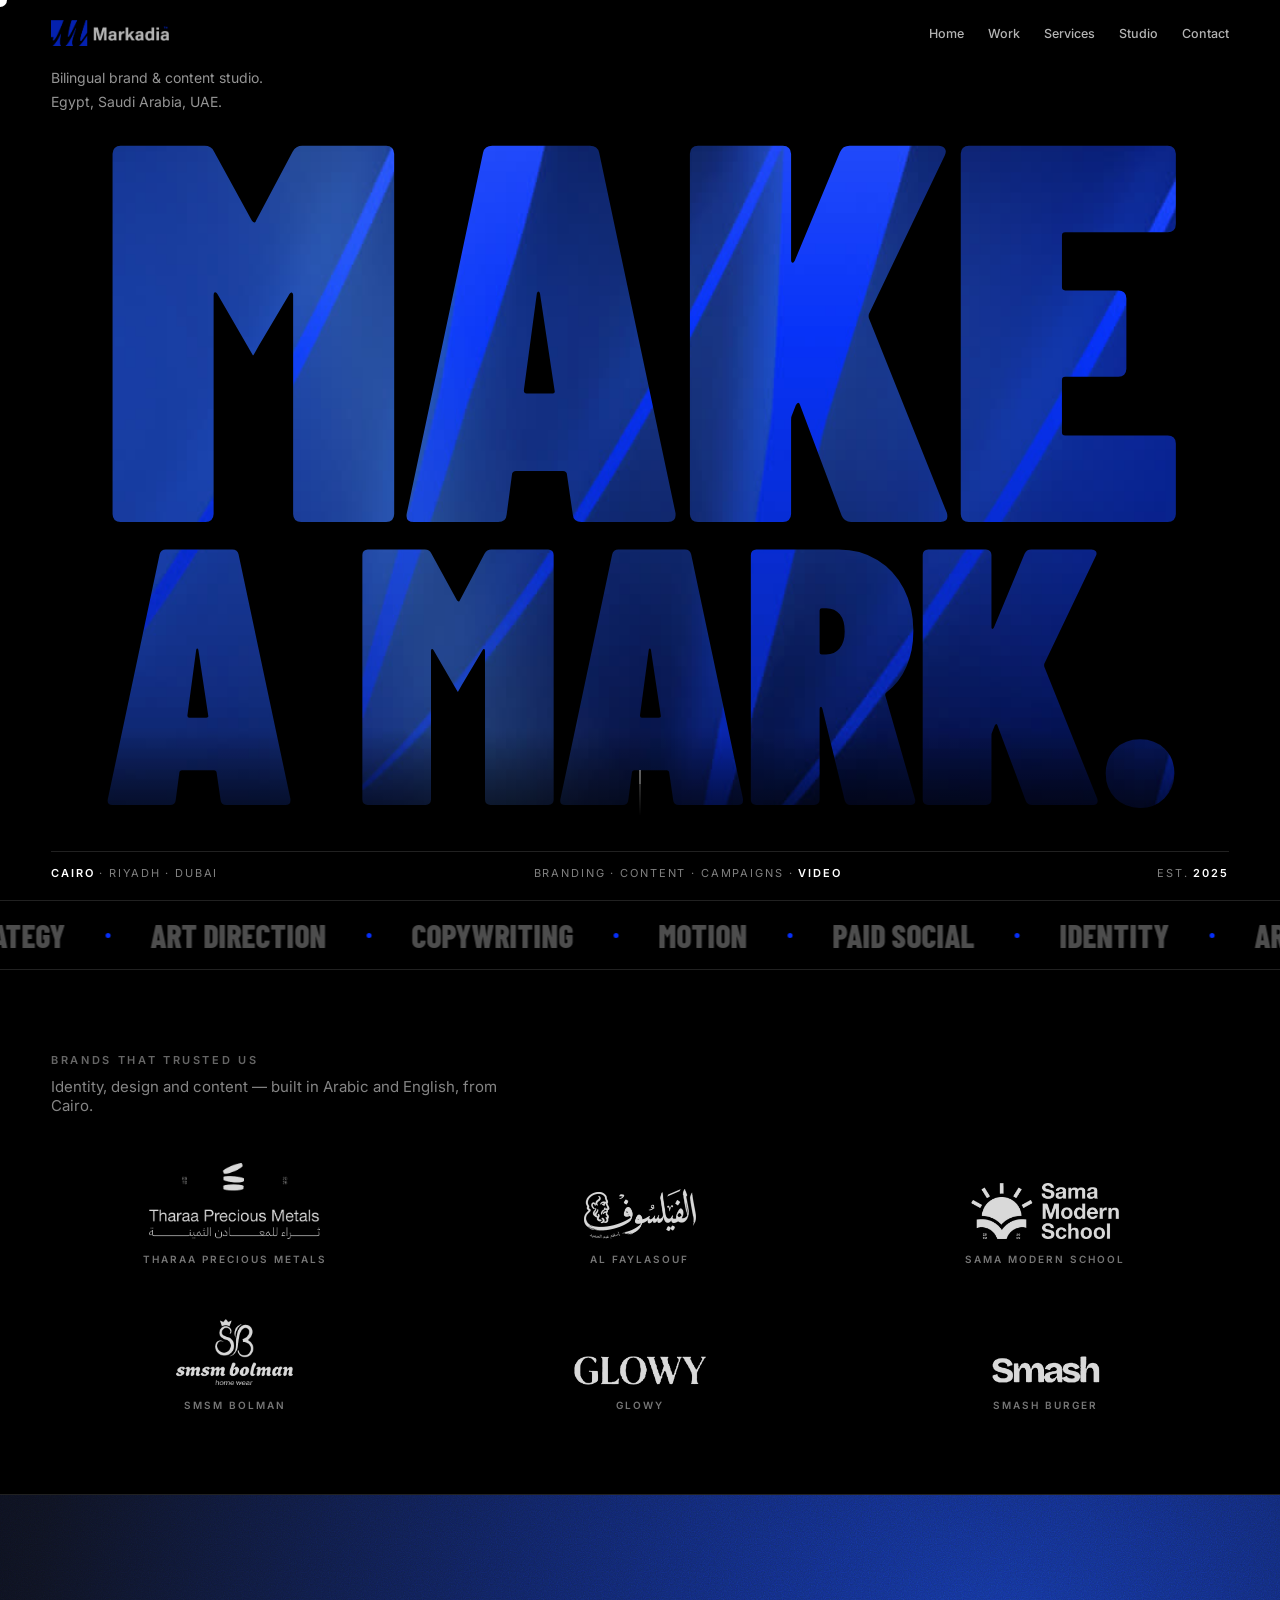
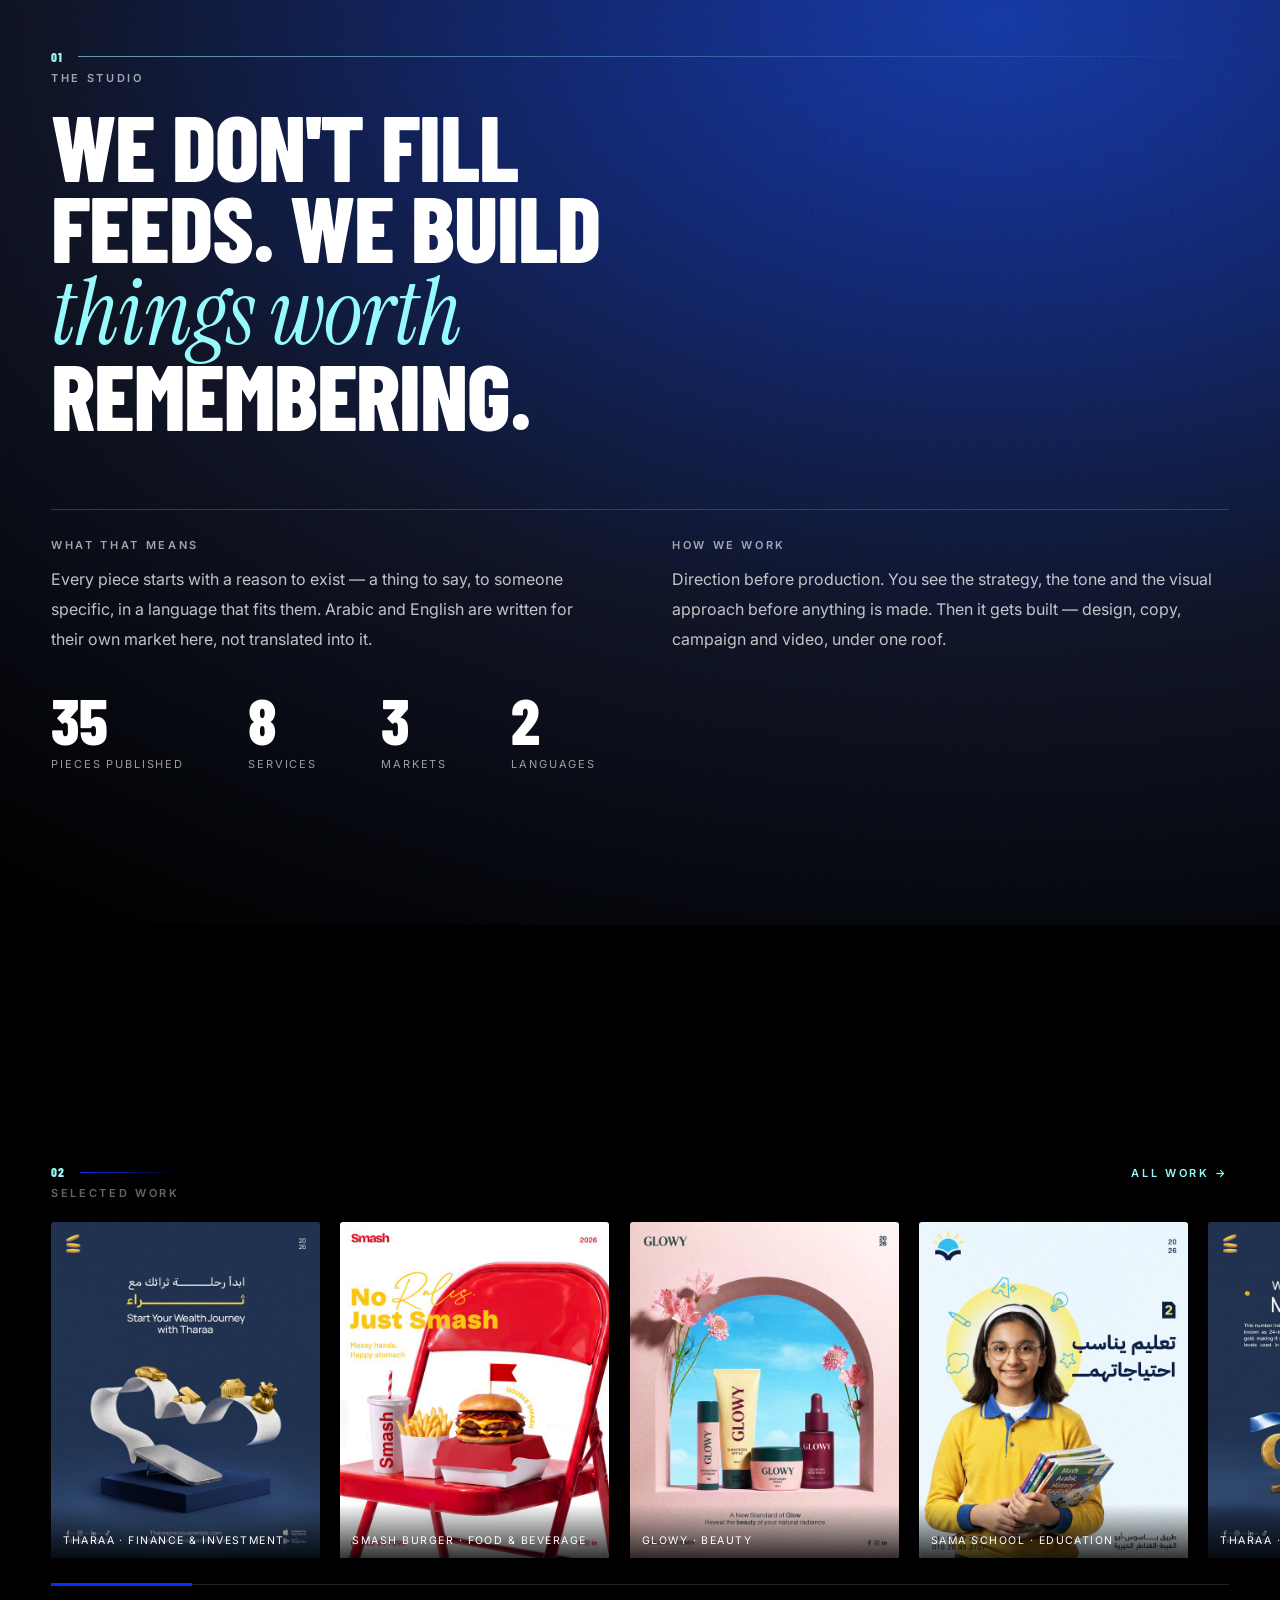
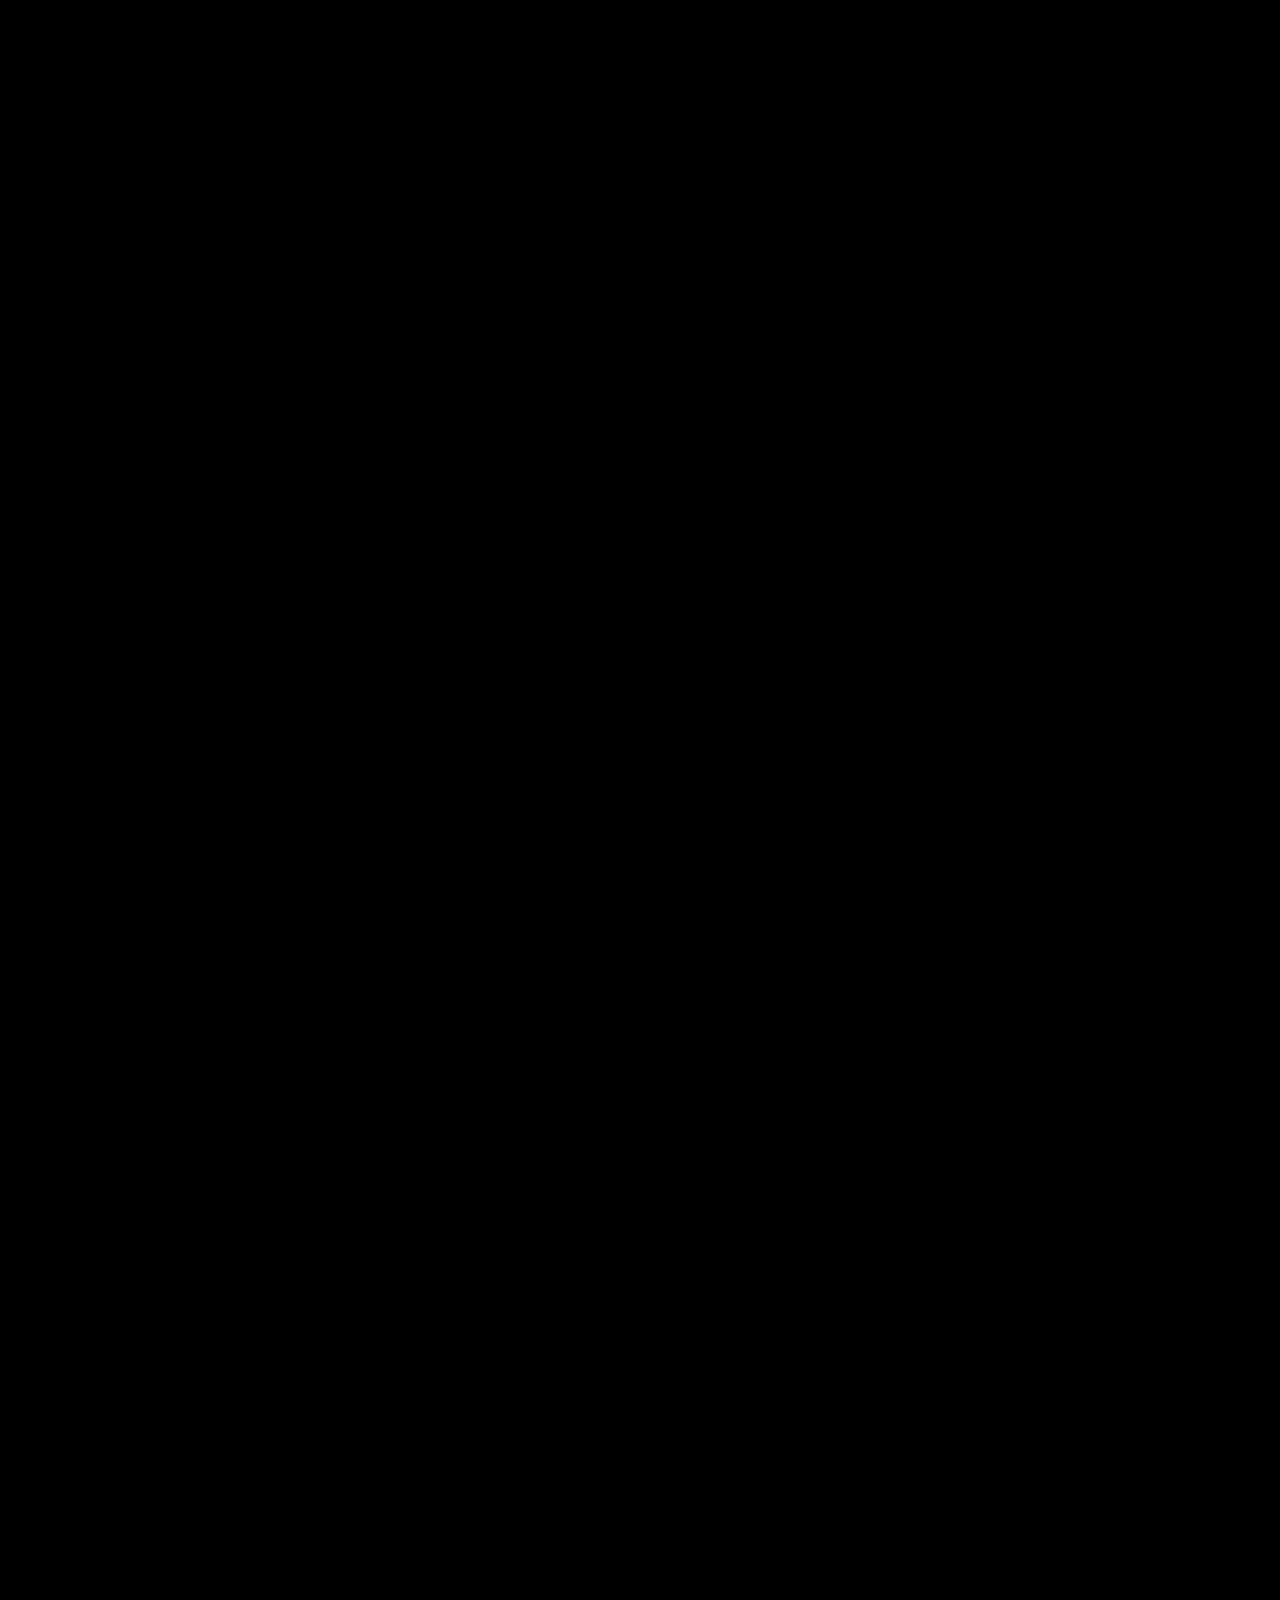
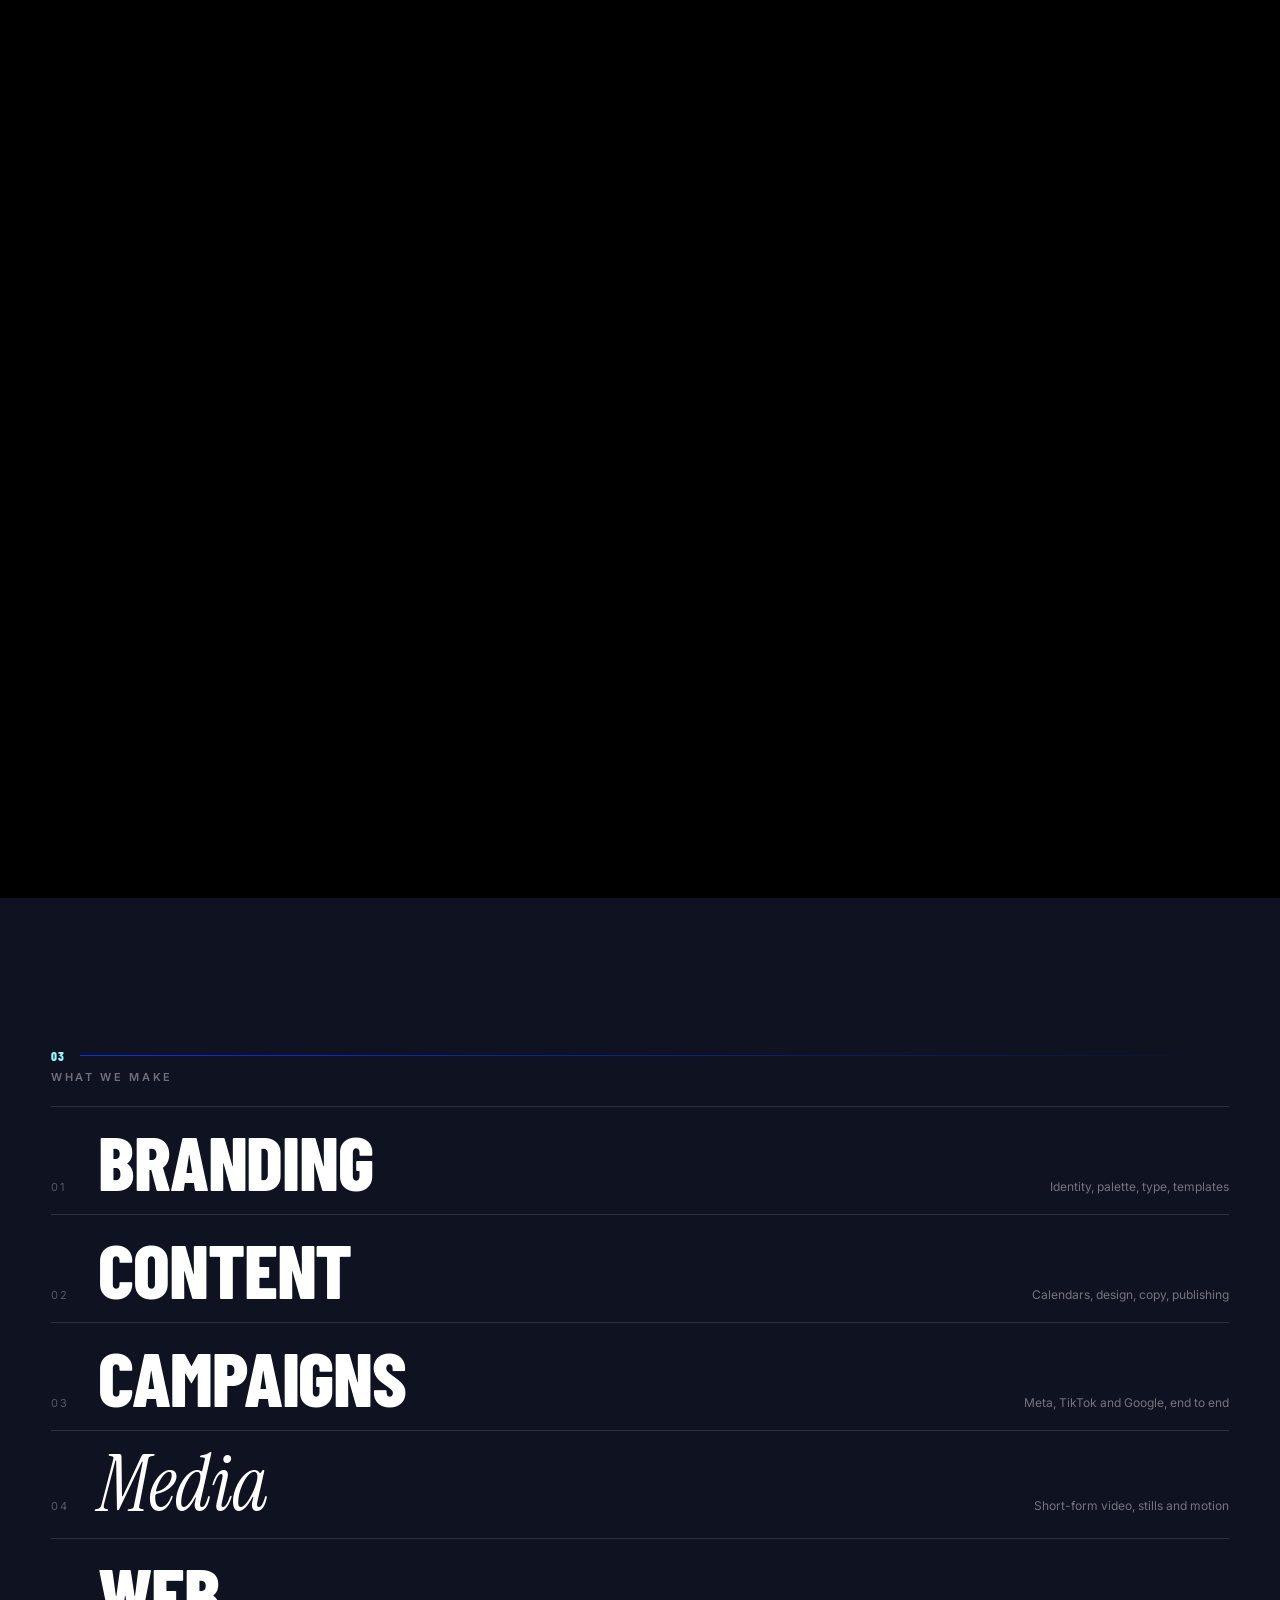
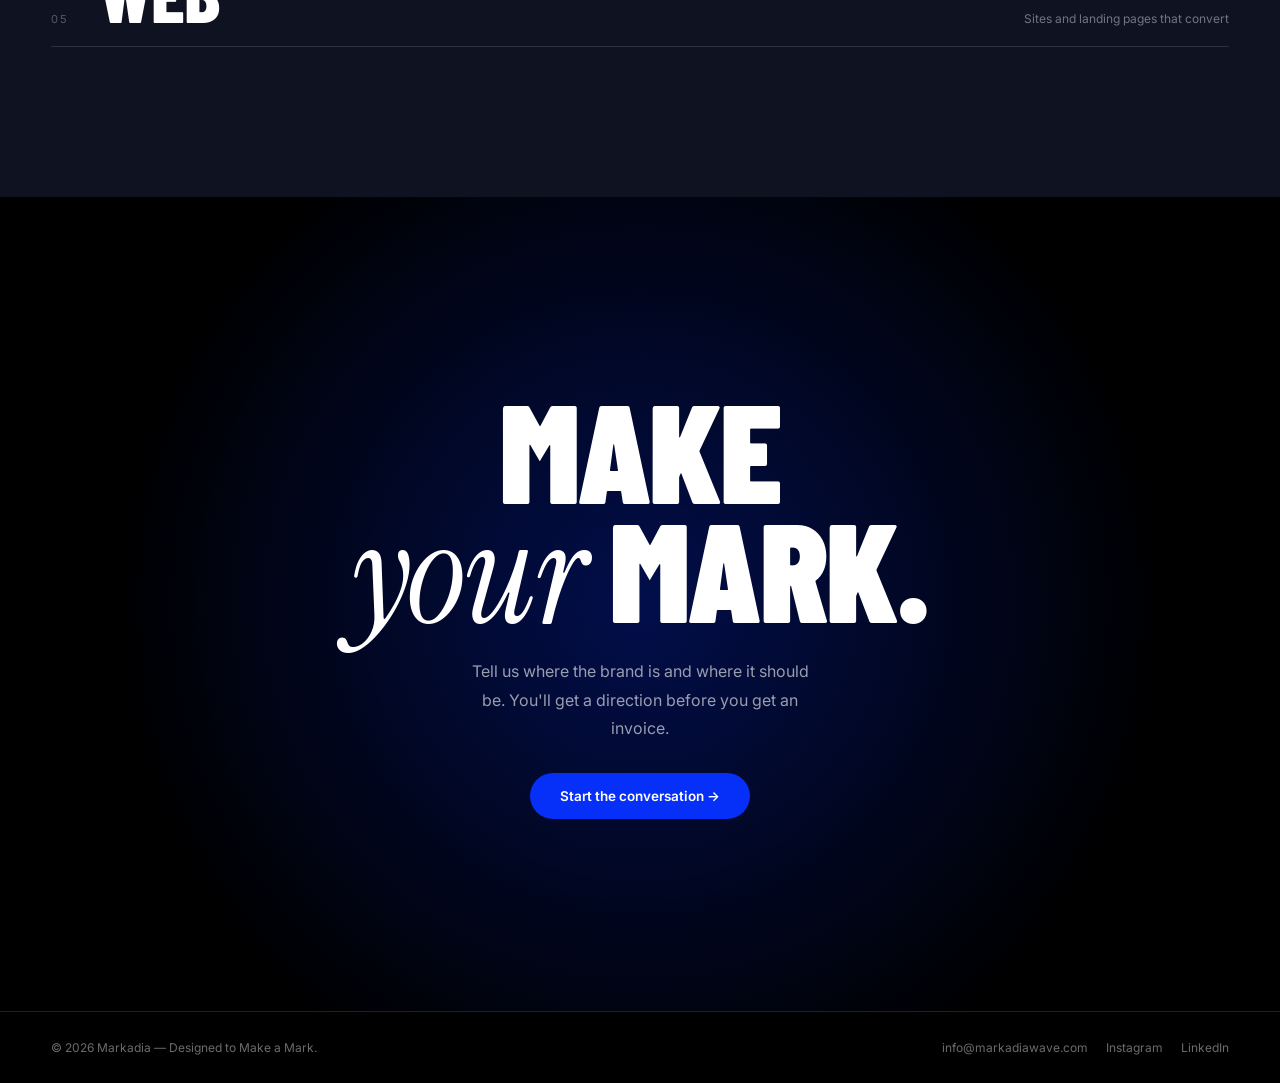
==== commit ff8c7877: "Drop the three Tharaa stories Ahmed's call once he saw what a 4:5 crop costs: the header, the whole " ====
--- a/index.html
+++ b/index.html
@@ -149,7 +149,7 @@
       </div>
     </div>
     <div class="figs">
-      <div class="fig"><b data-count="38">38</b><span>Pieces published</span></div>
+      <div class="fig"><b data-count="35">35</b><span>Pieces published</span></div>
       <div class="fig"><b data-count="8">8</b><span>Services</span></div>
       <div class="fig"><b data-count="3">3</b><span>Markets</span></div>
       <div class="fig"><b data-count="2">2</b><span>Languages</span></div>
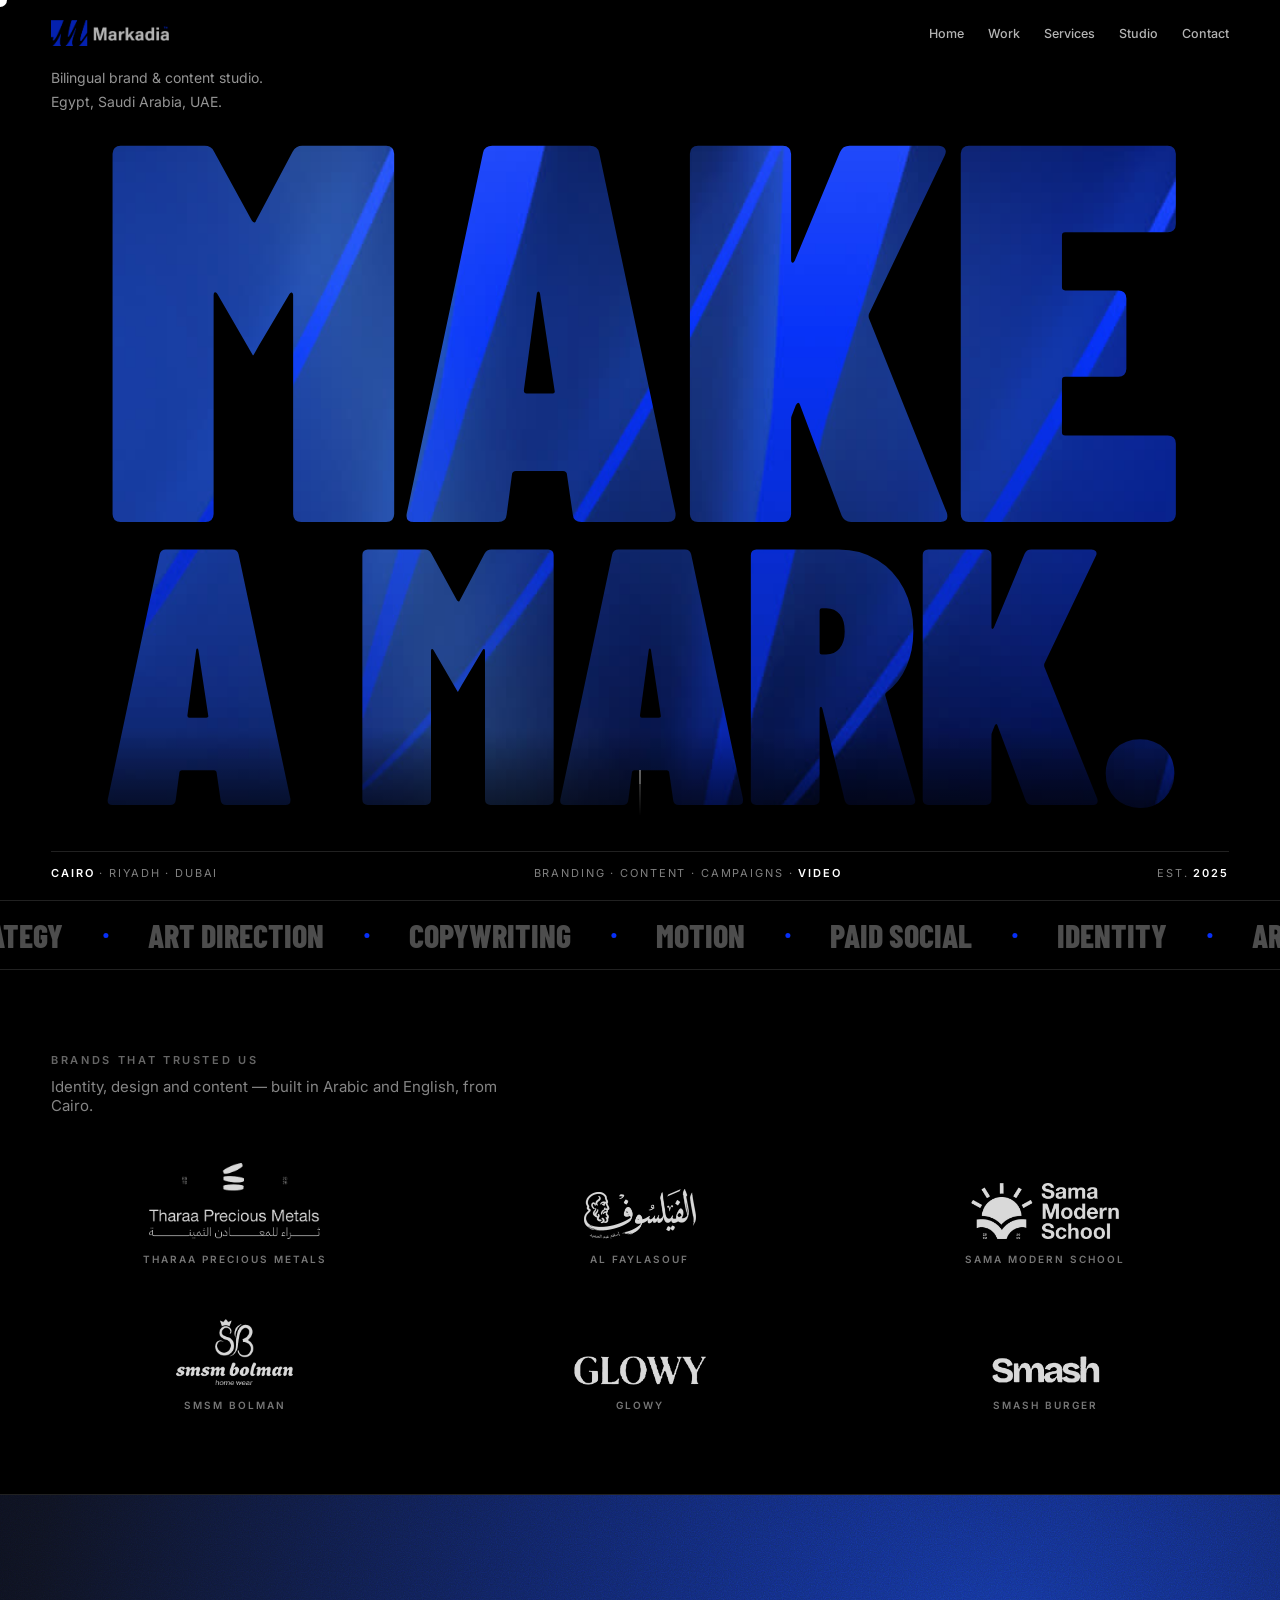
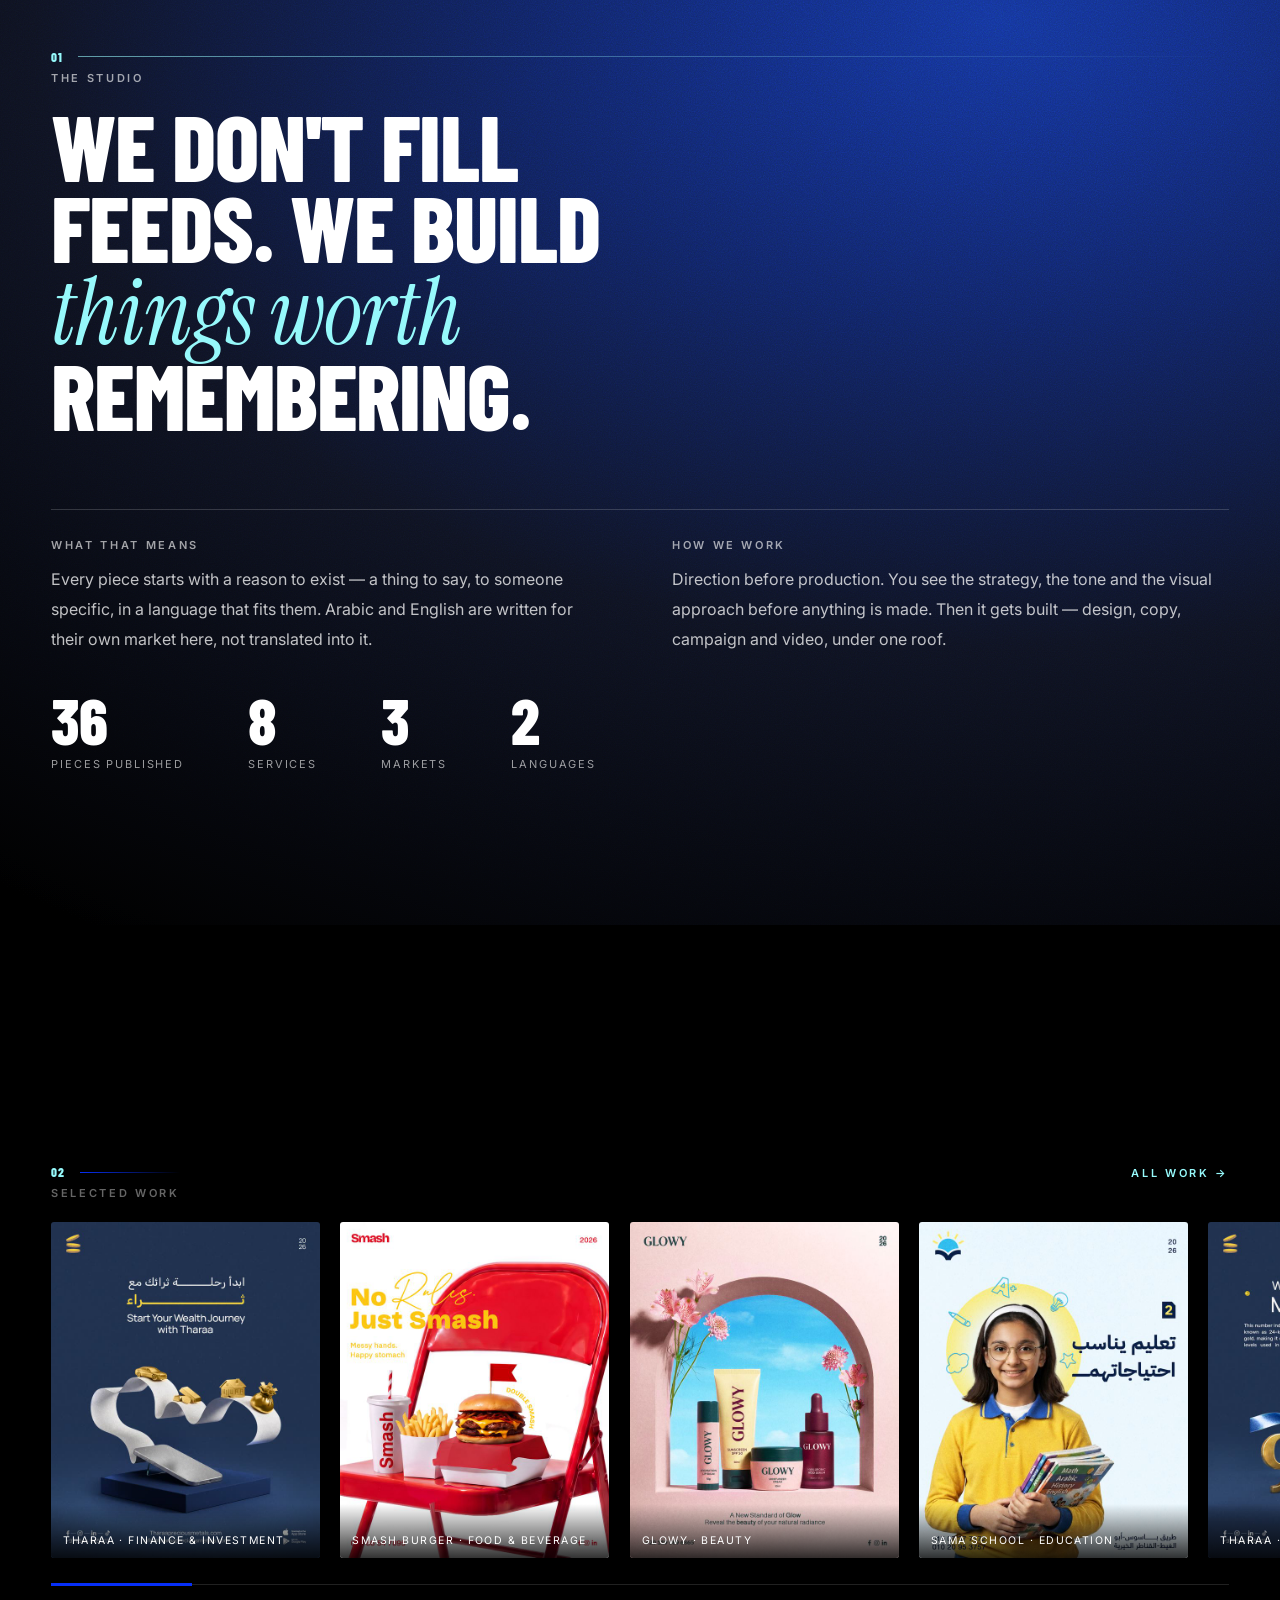
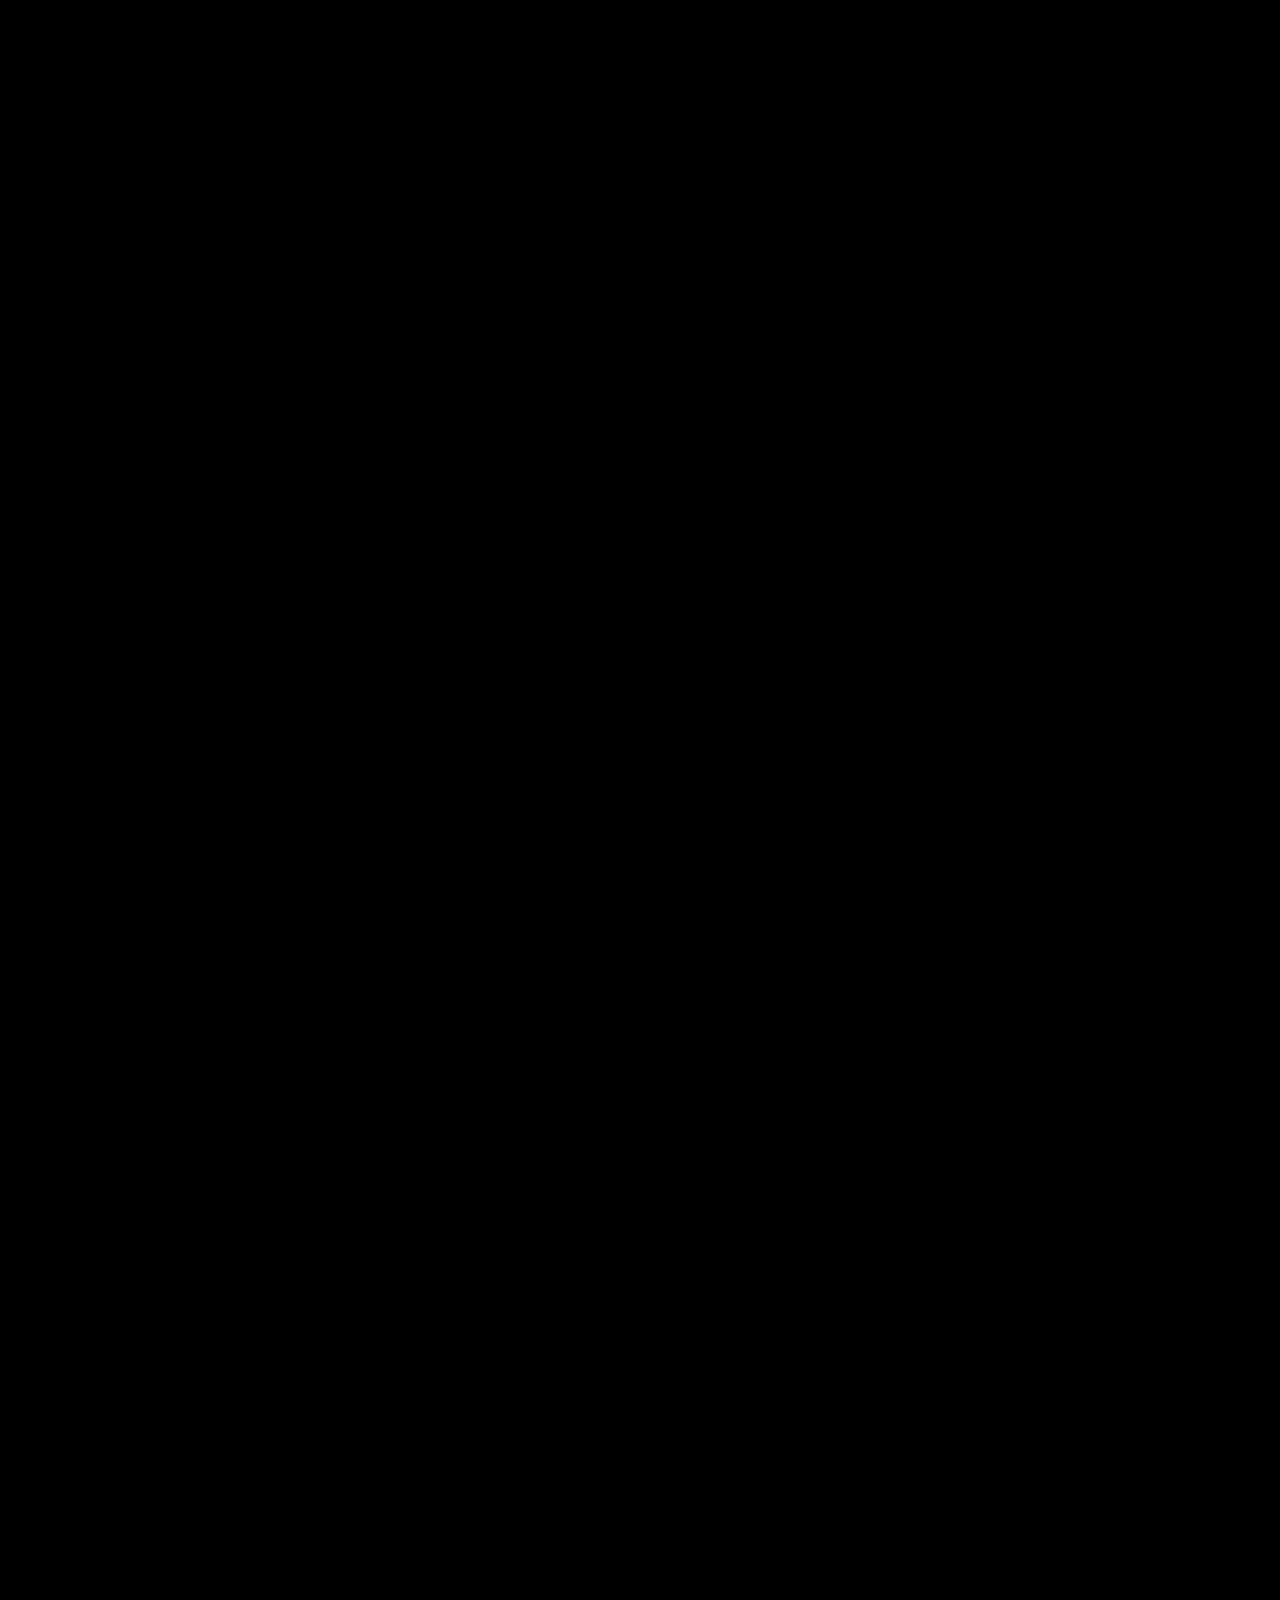
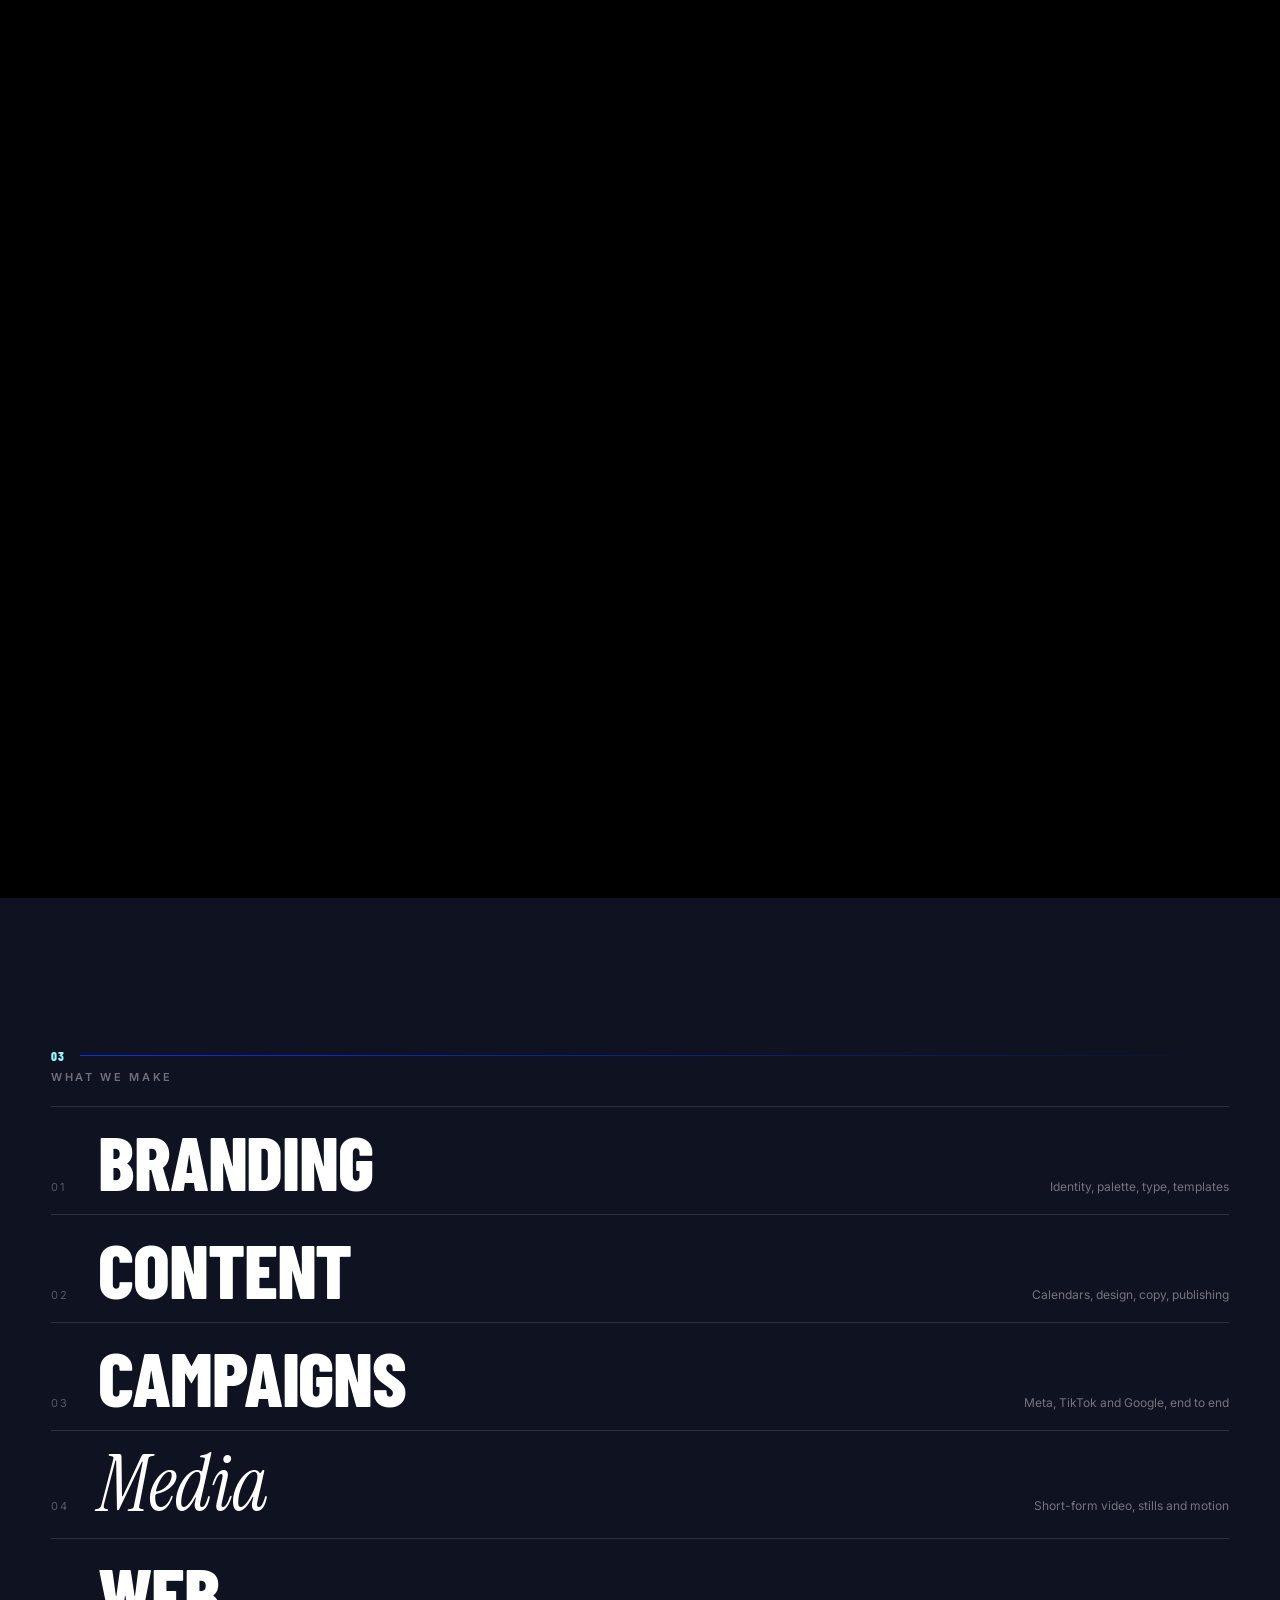
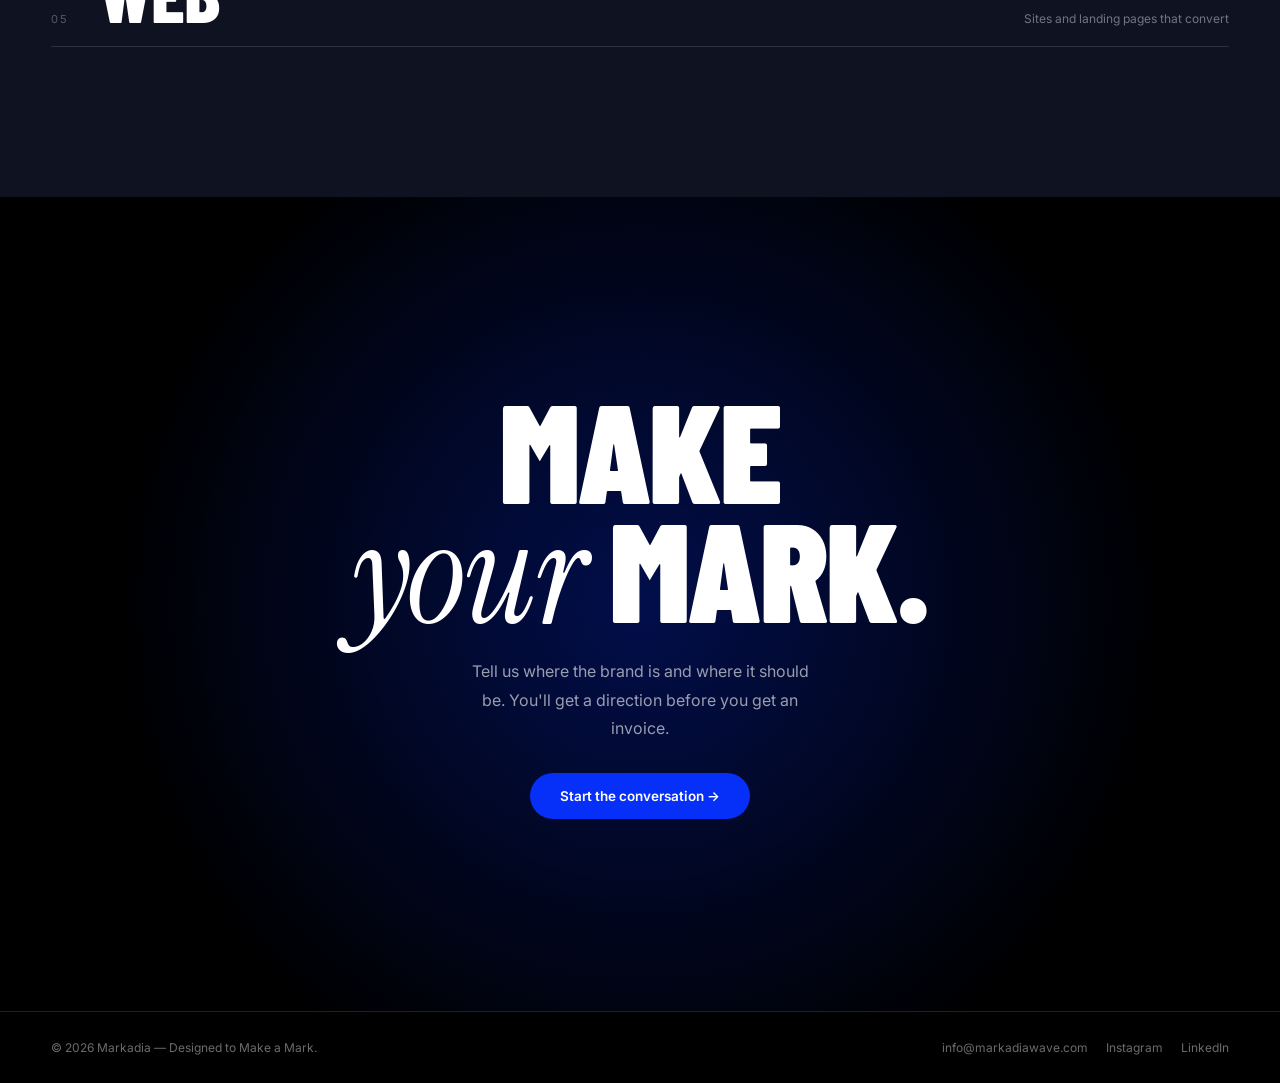
==== commit 705863fd: "Add the ninth Tharaa piece "What if gold became closer to you than ever before?" is a hook rather th" ====
--- a/index.html
+++ b/index.html
@@ -149,7 +149,7 @@
       </div>
     </div>
     <div class="figs">
-      <div class="fig"><b data-count="35">35</b><span>Pieces published</span></div>
+      <div class="fig"><b data-count="36">36</b><span>Pieces published</span></div>
       <div class="fig"><b data-count="8">8</b><span>Services</span></div>
       <div class="fig"><b data-count="3">3</b><span>Markets</span></div>
       <div class="fig"><b data-count="2">2</b><span>Languages</span></div>
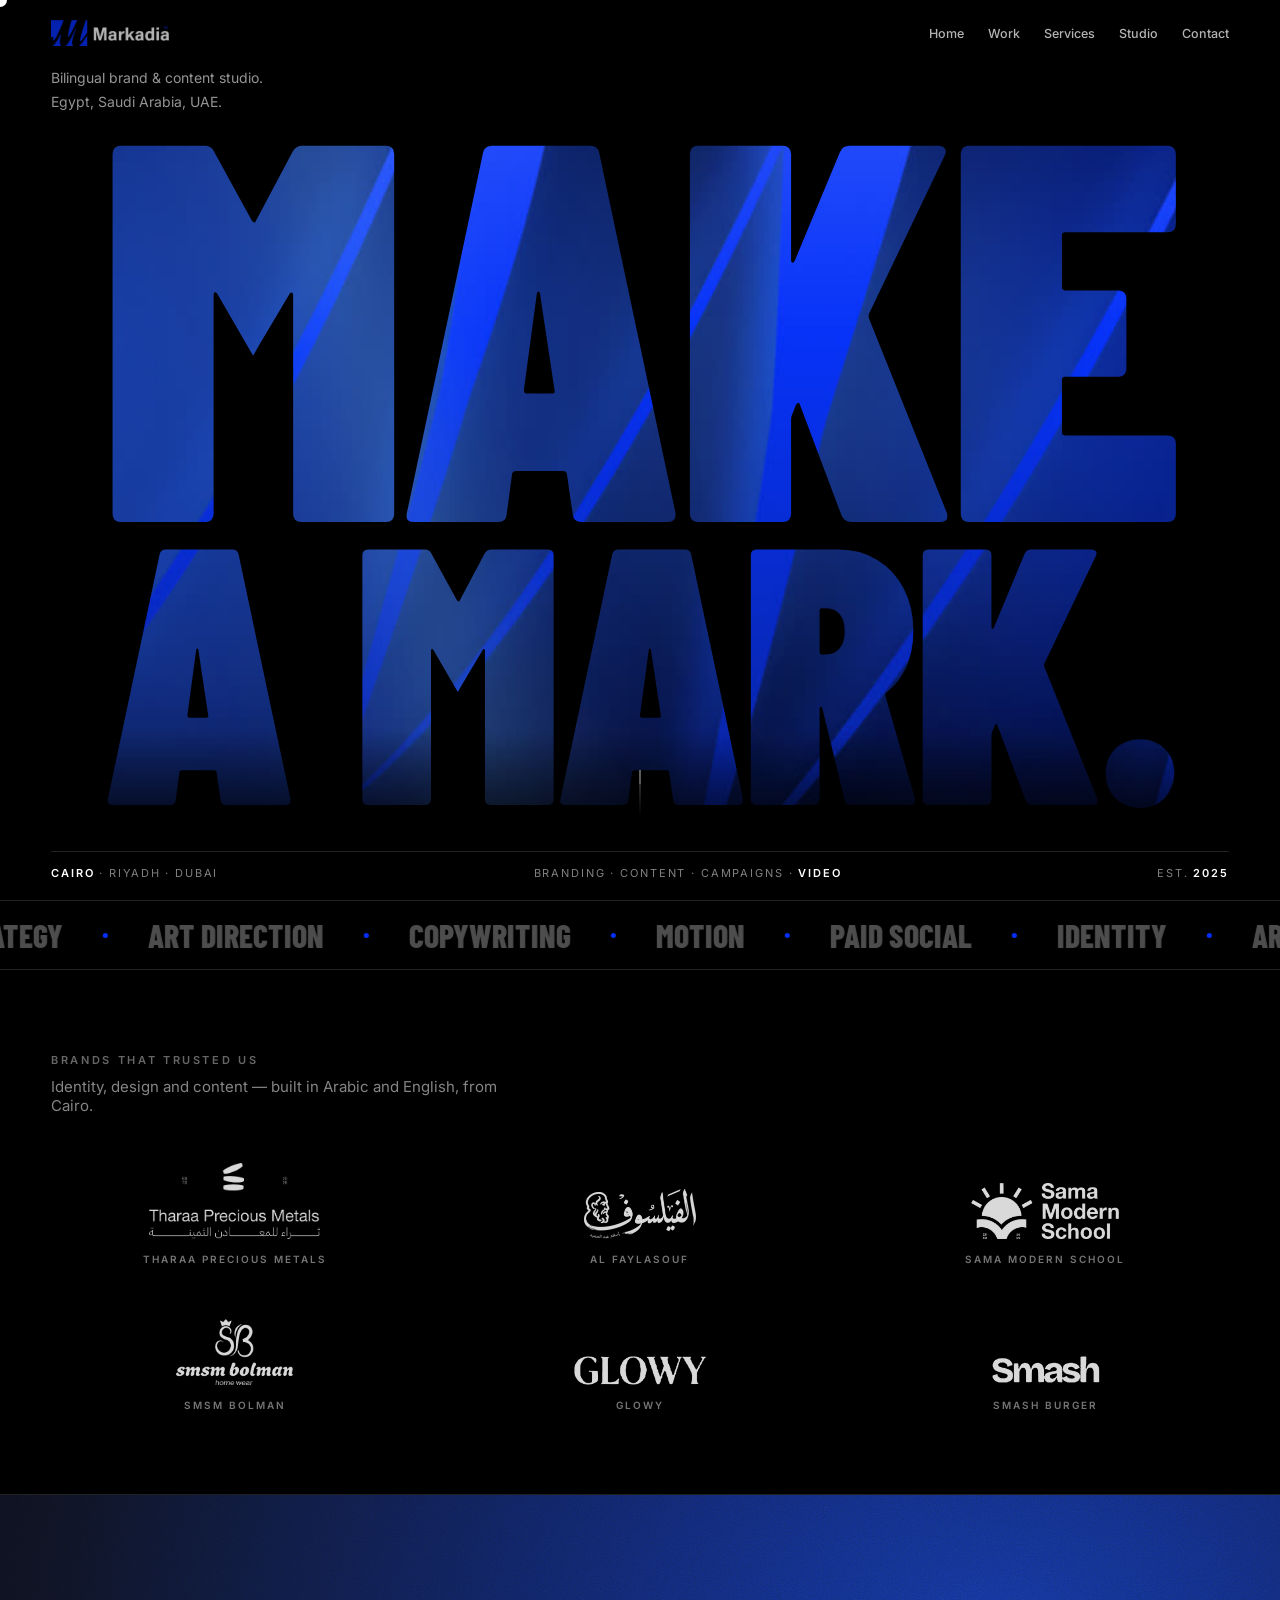
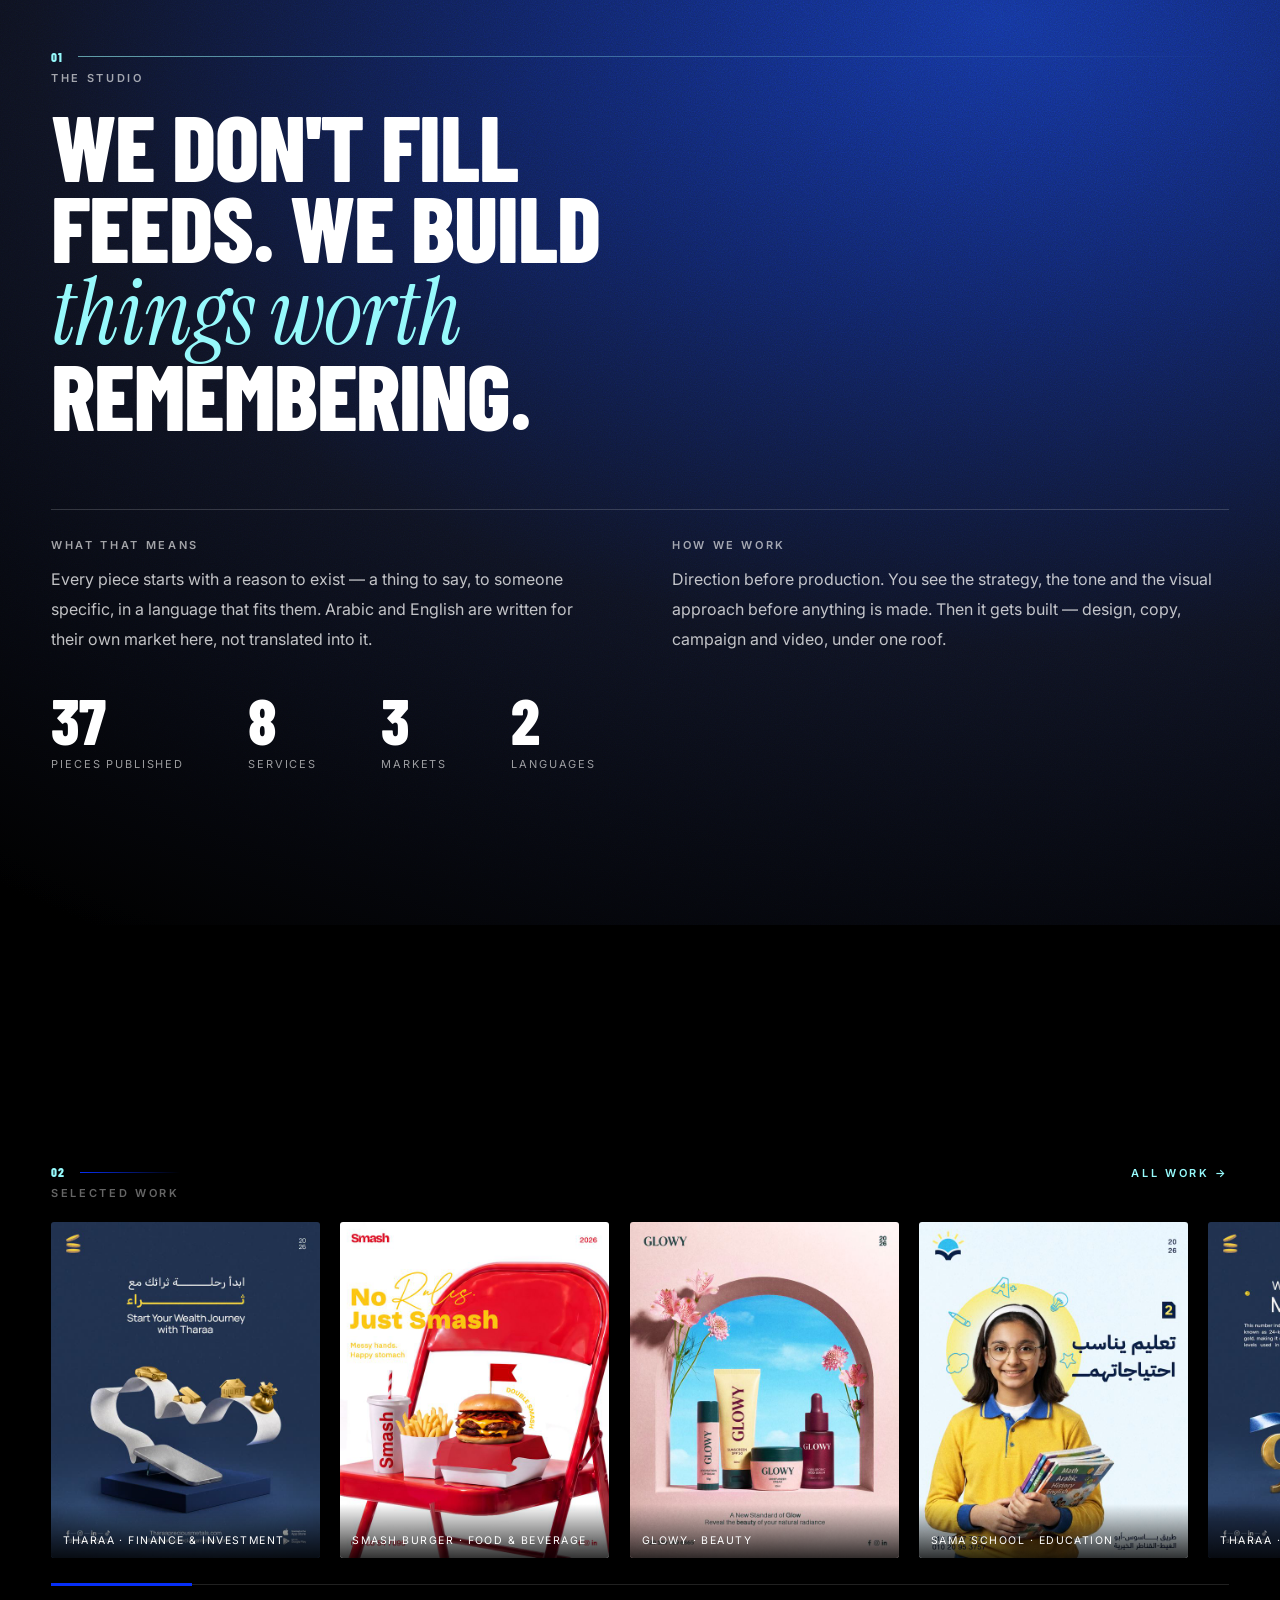
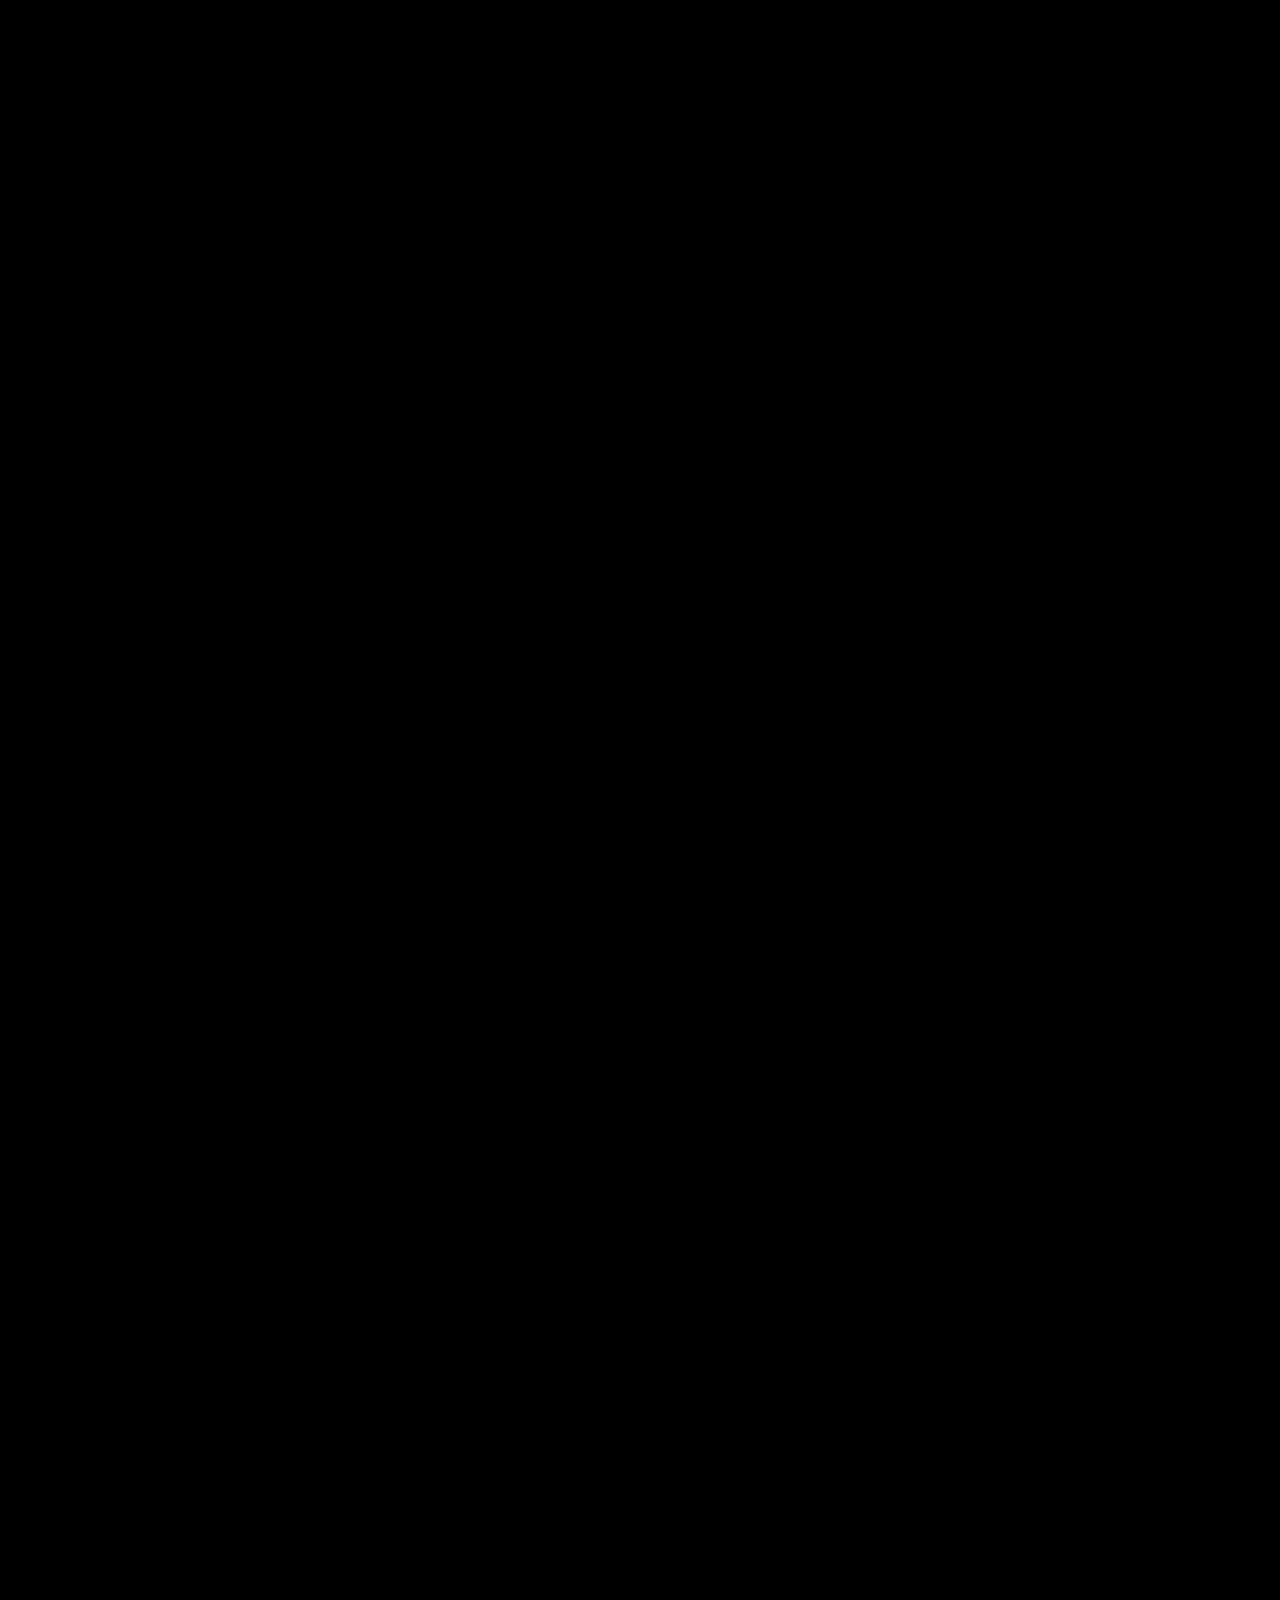
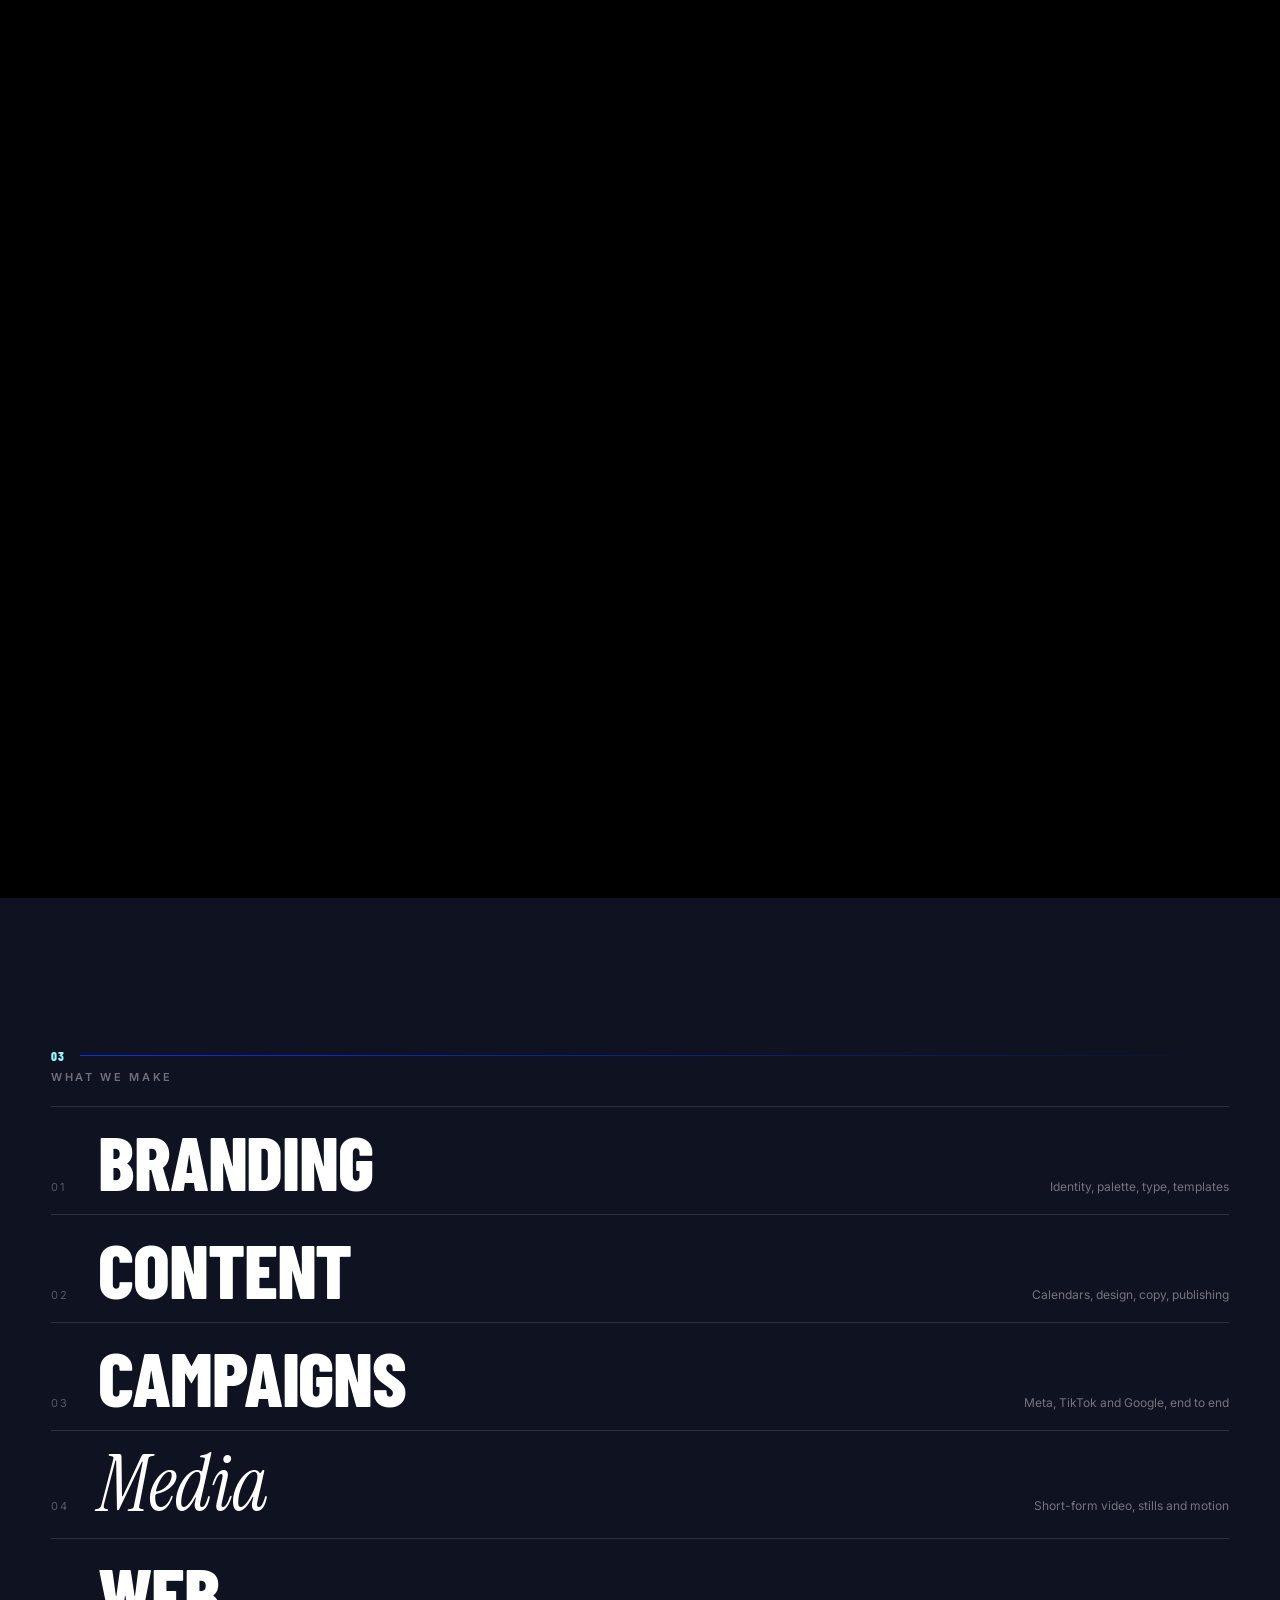
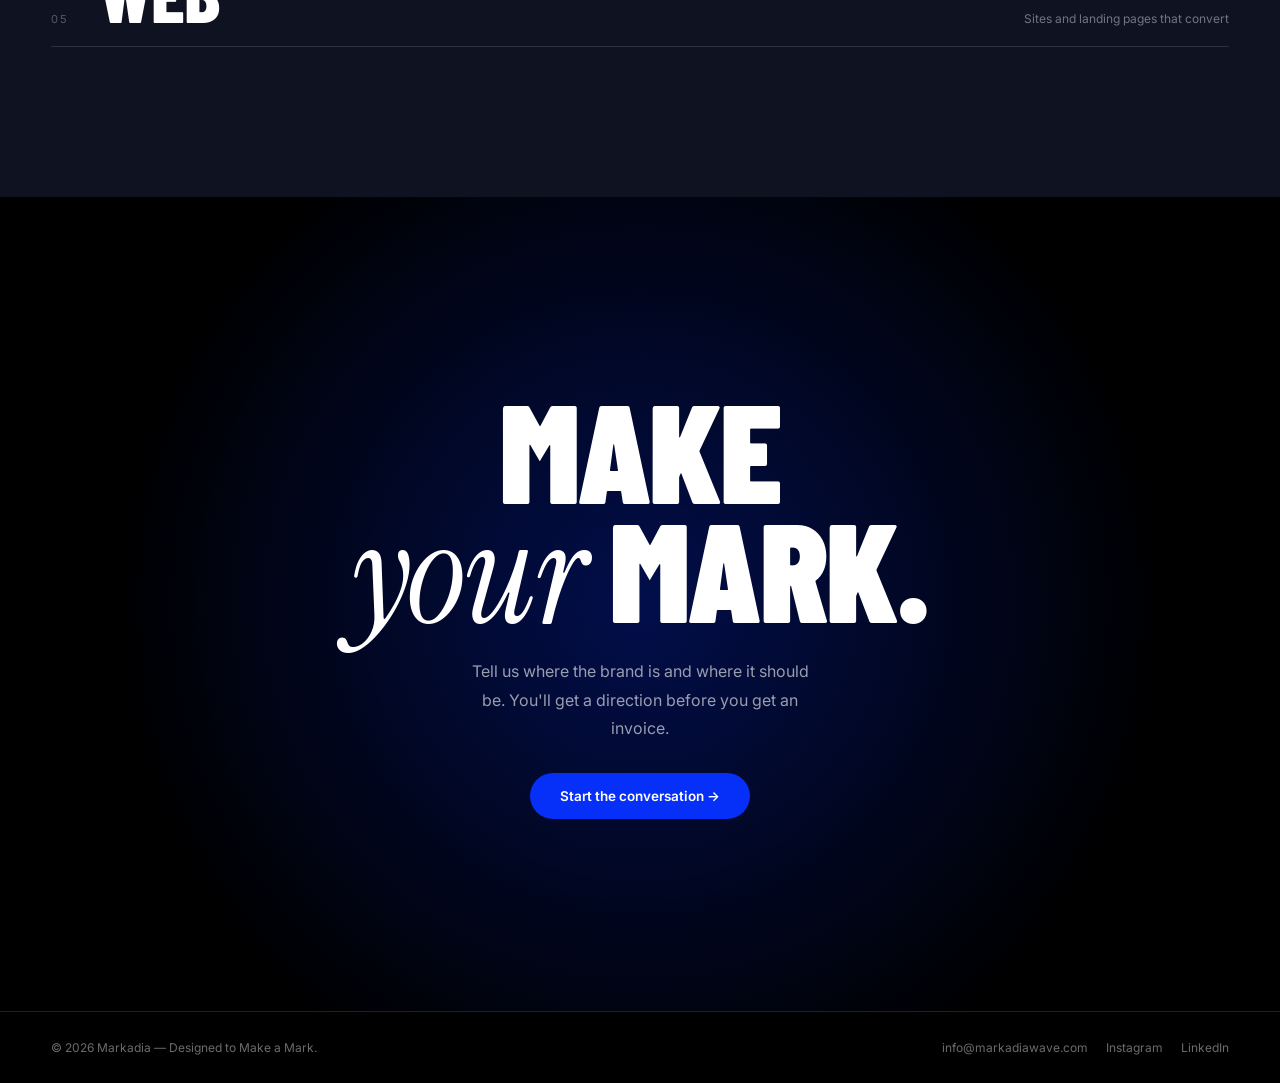
==== commit 5b0d4879: "Add "From just one dirham, start a habit" to Tharaa One of the two sent was already published: a fin" ====
--- a/index.html
+++ b/index.html
@@ -149,7 +149,7 @@
       </div>
     </div>
     <div class="figs">
-      <div class="fig"><b data-count="36">36</b><span>Pieces published</span></div>
+      <div class="fig"><b data-count="37">37</b><span>Pieces published</span></div>
       <div class="fig"><b data-count="8">8</b><span>Services</span></div>
       <div class="fig"><b data-count="3">3</b><span>Markets</span></div>
       <div class="fig"><b data-count="2">2</b><span>Languages</span></div>
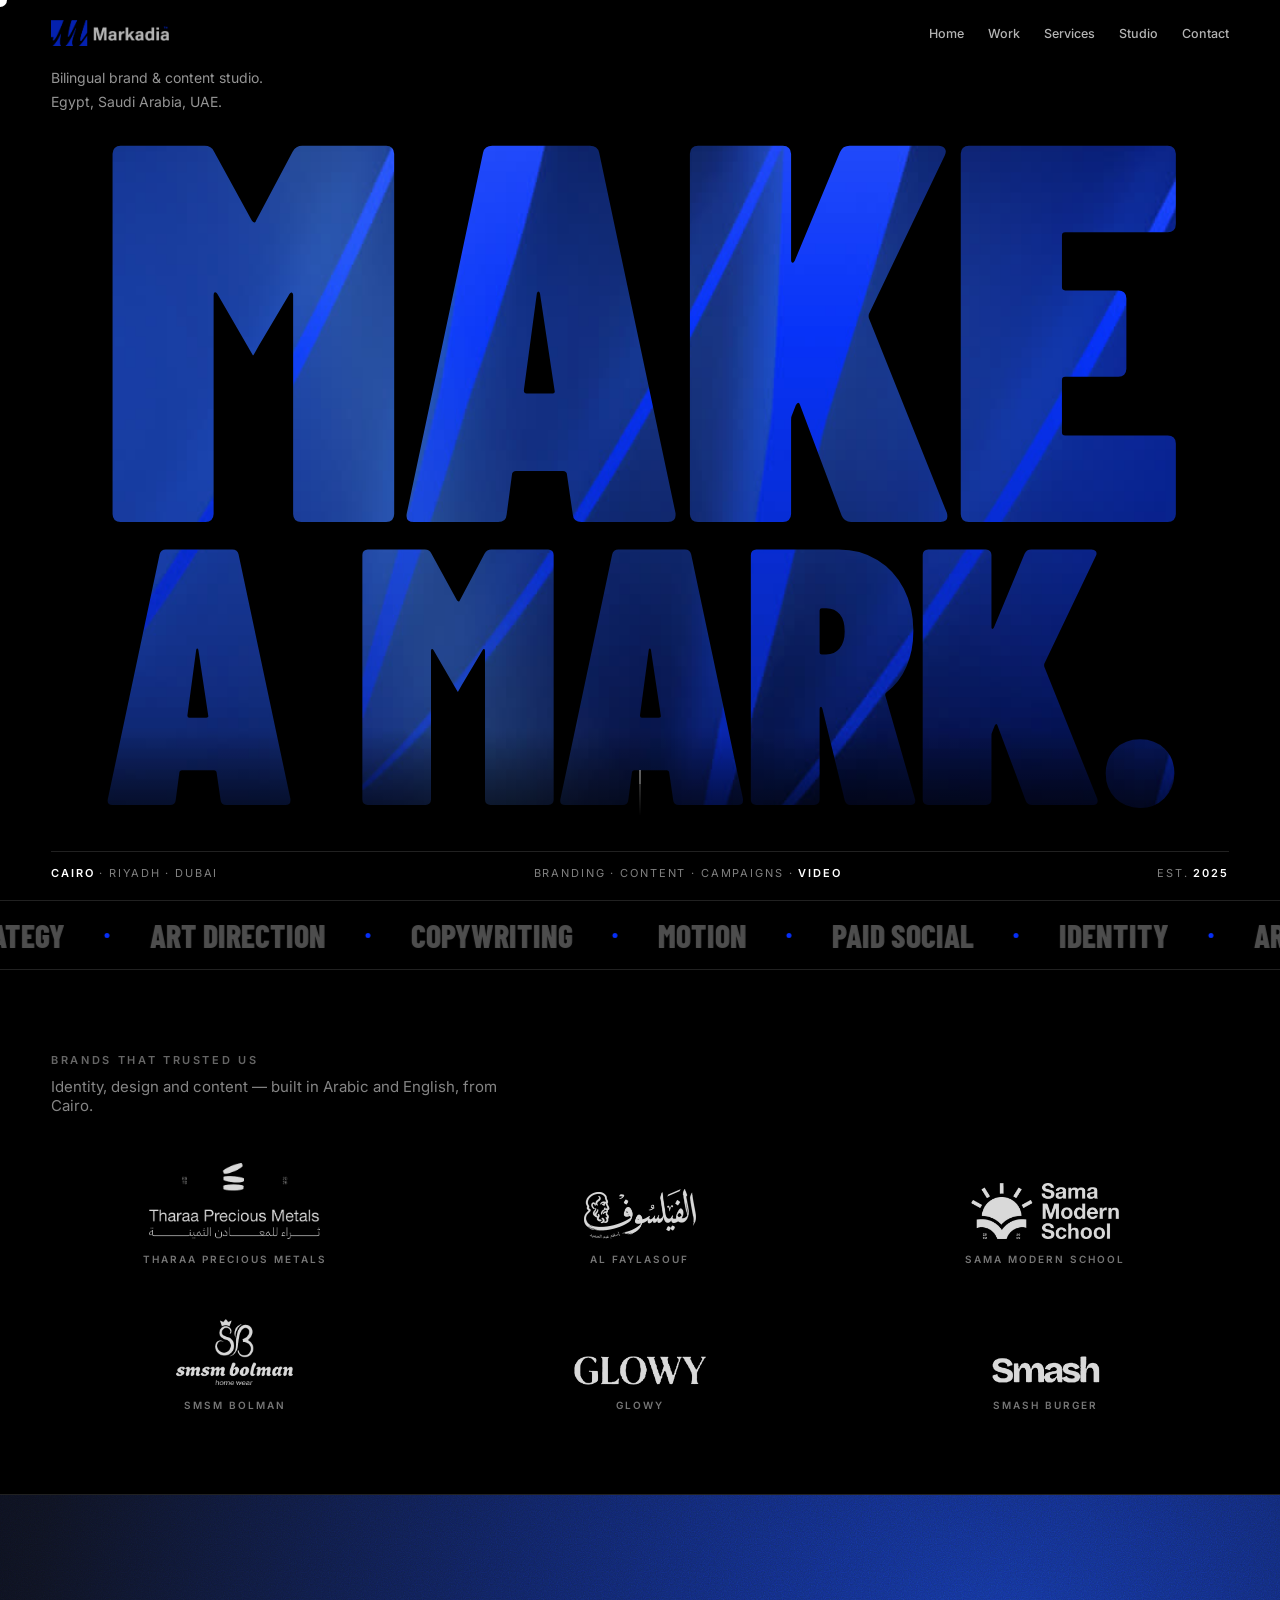
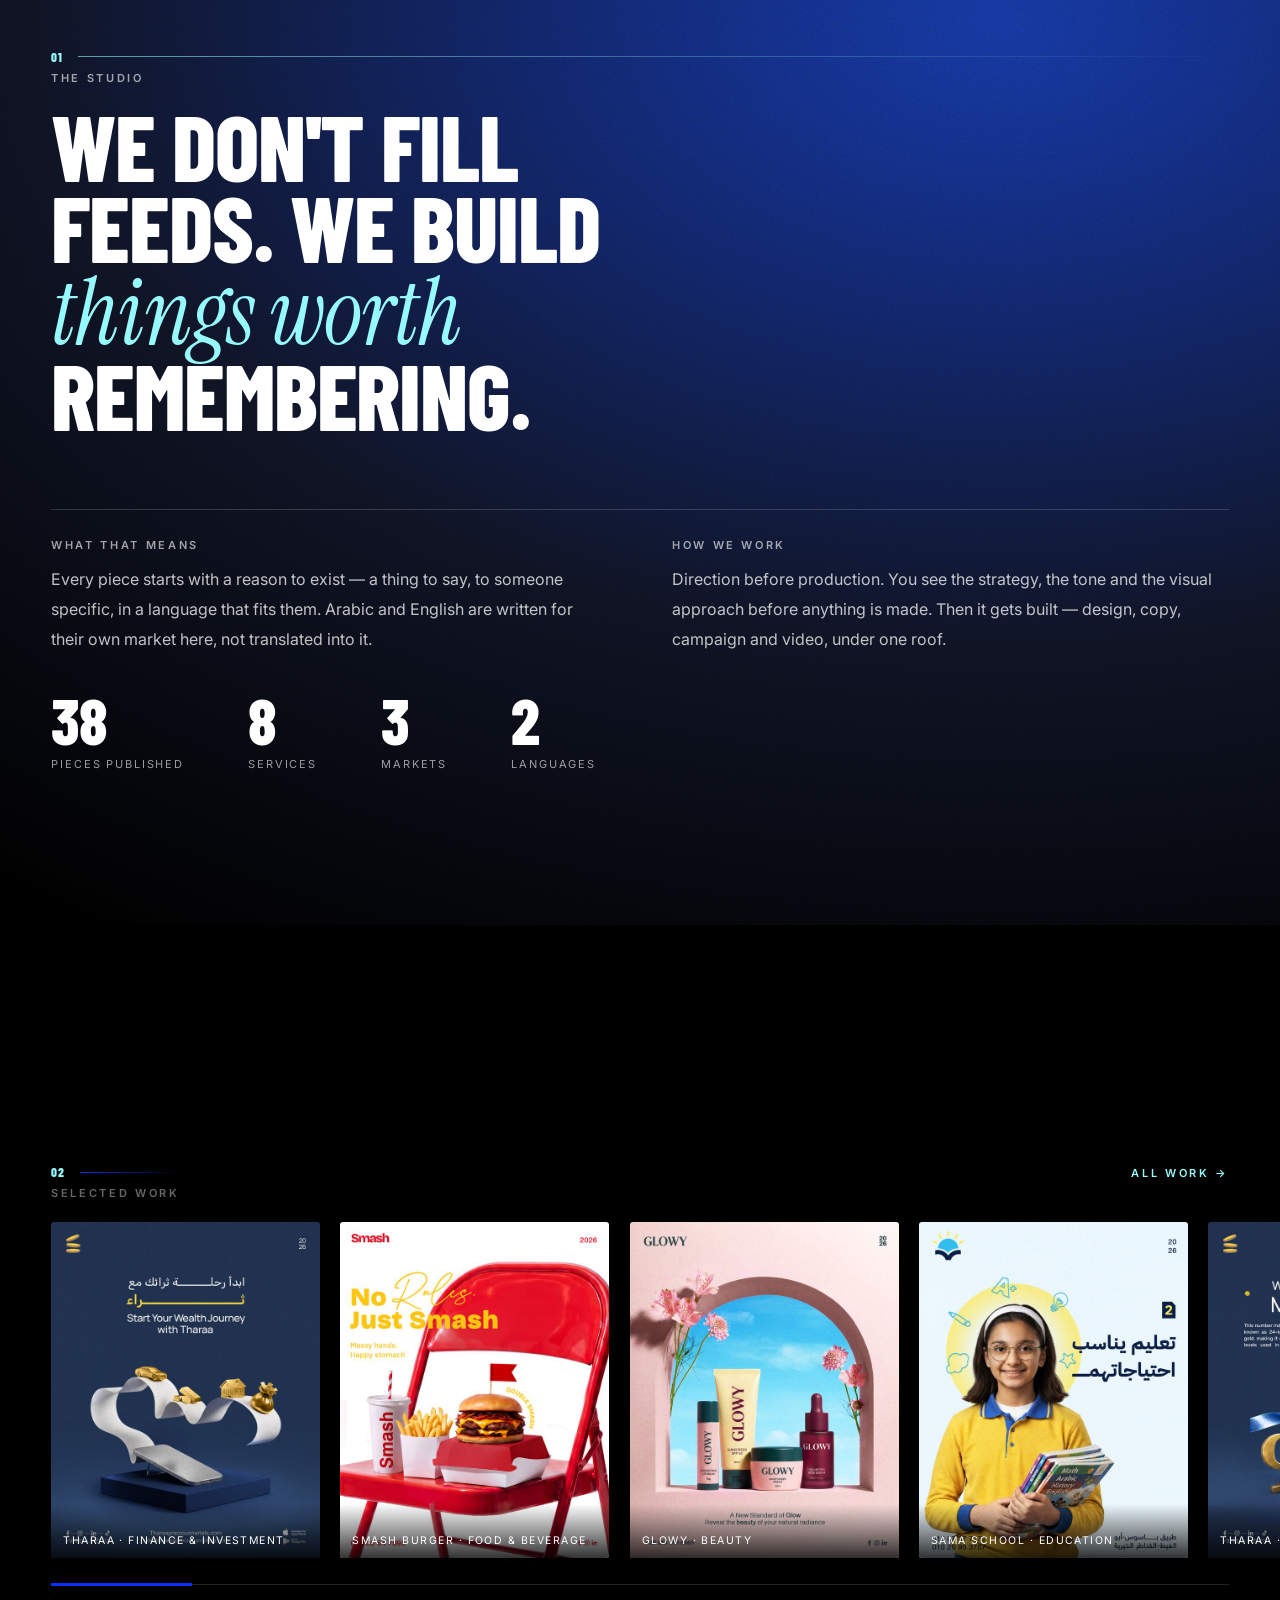
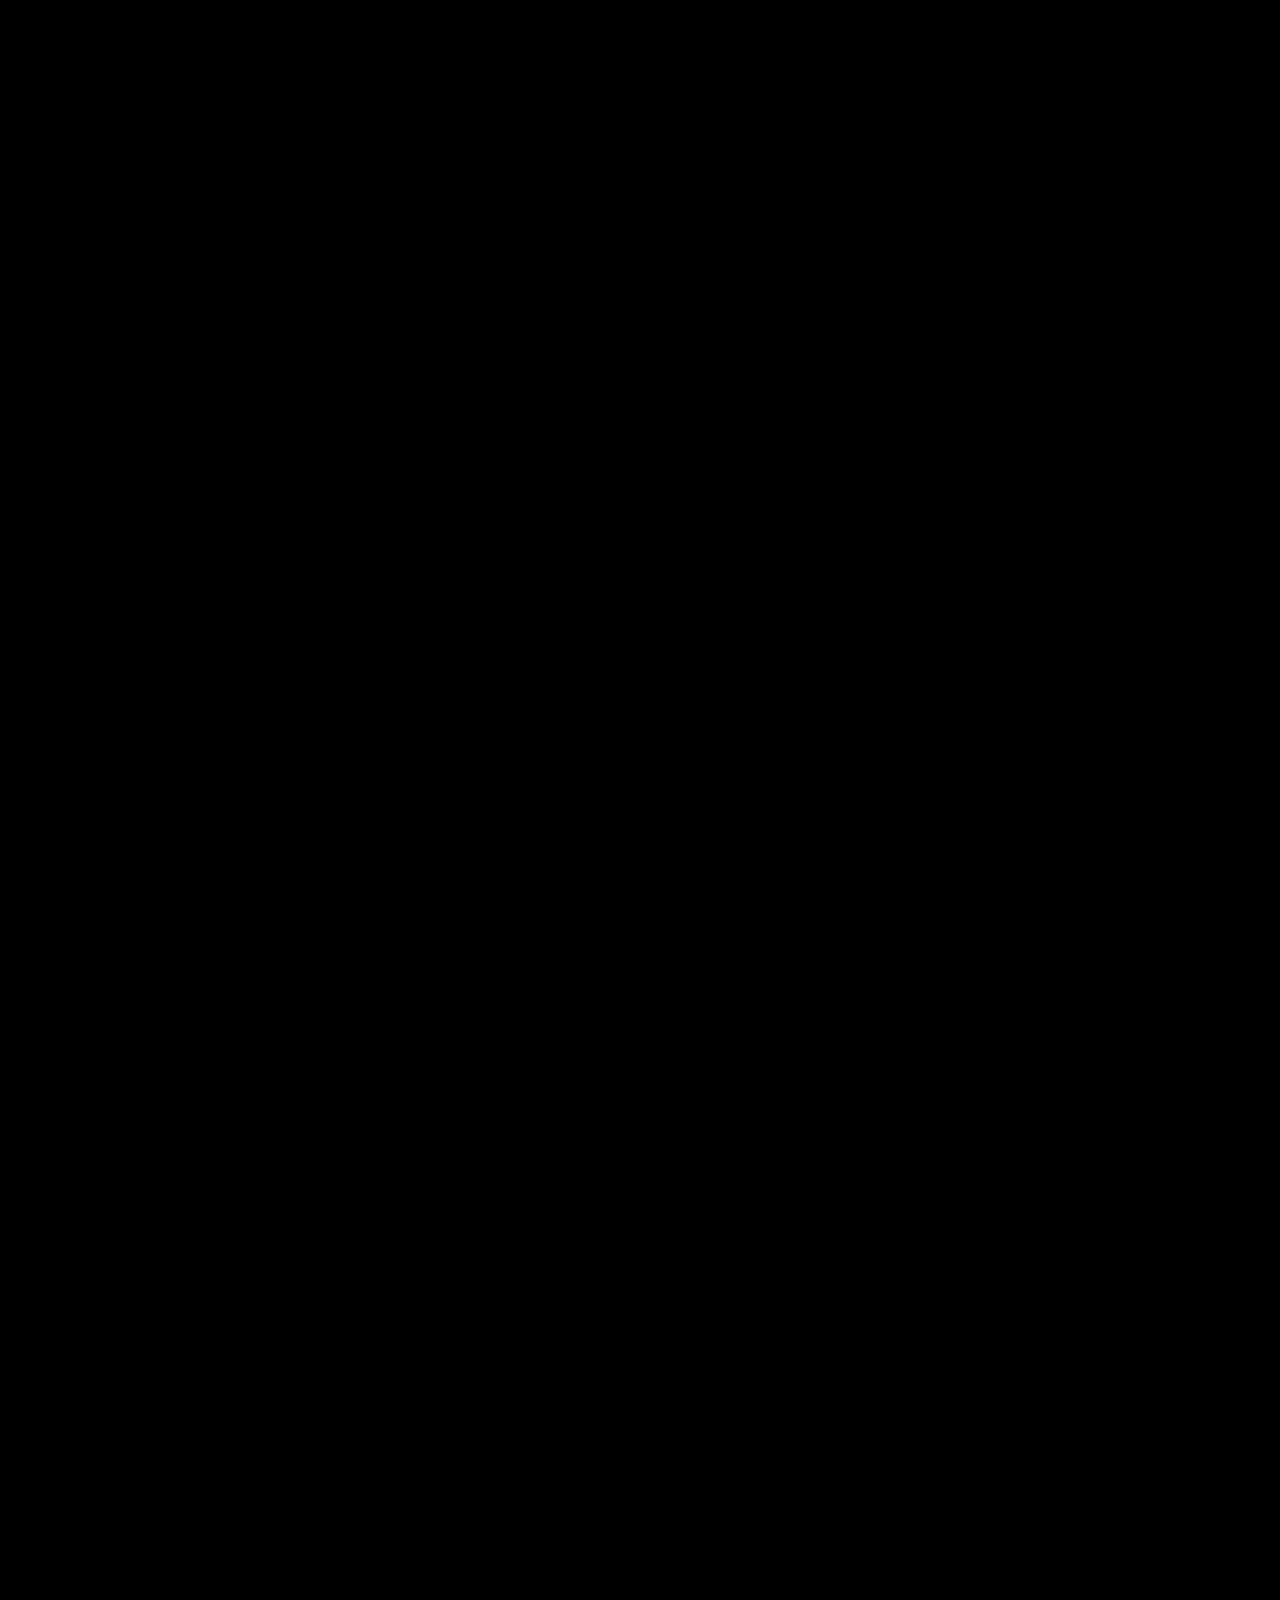
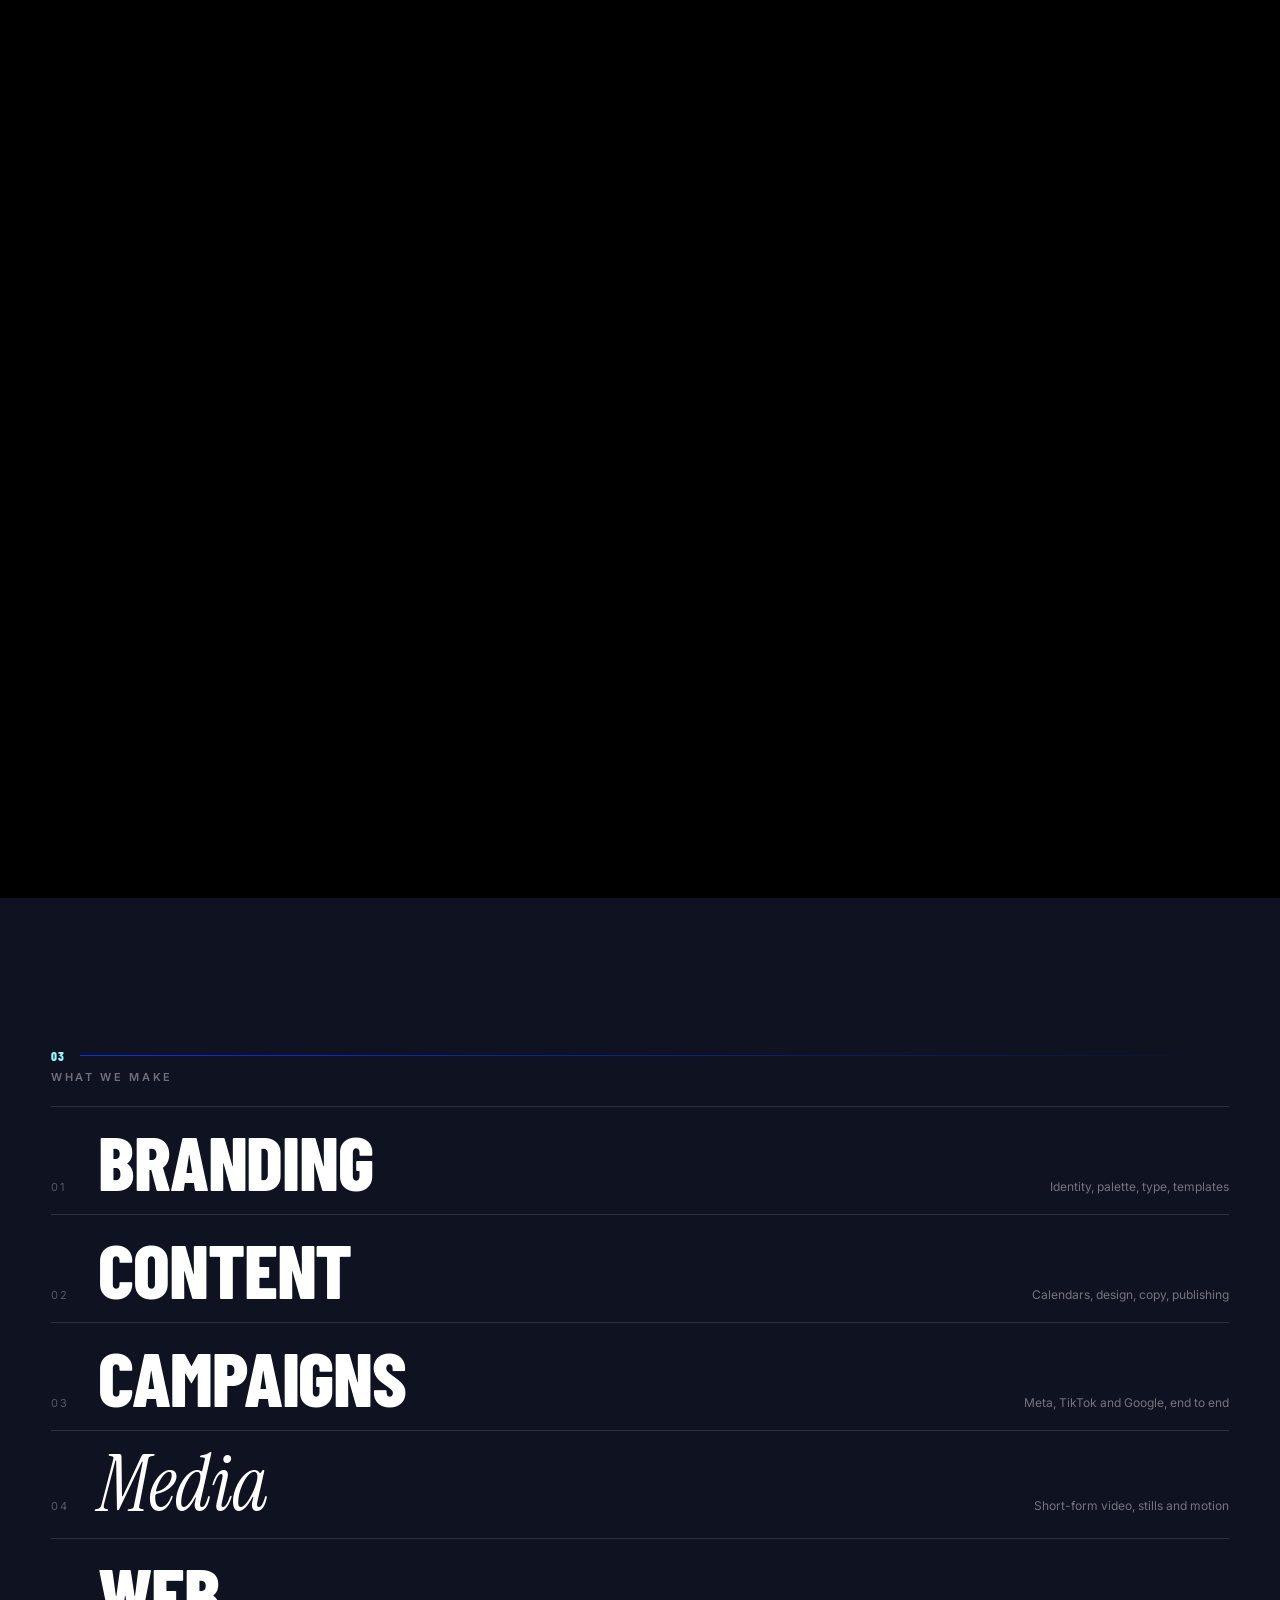
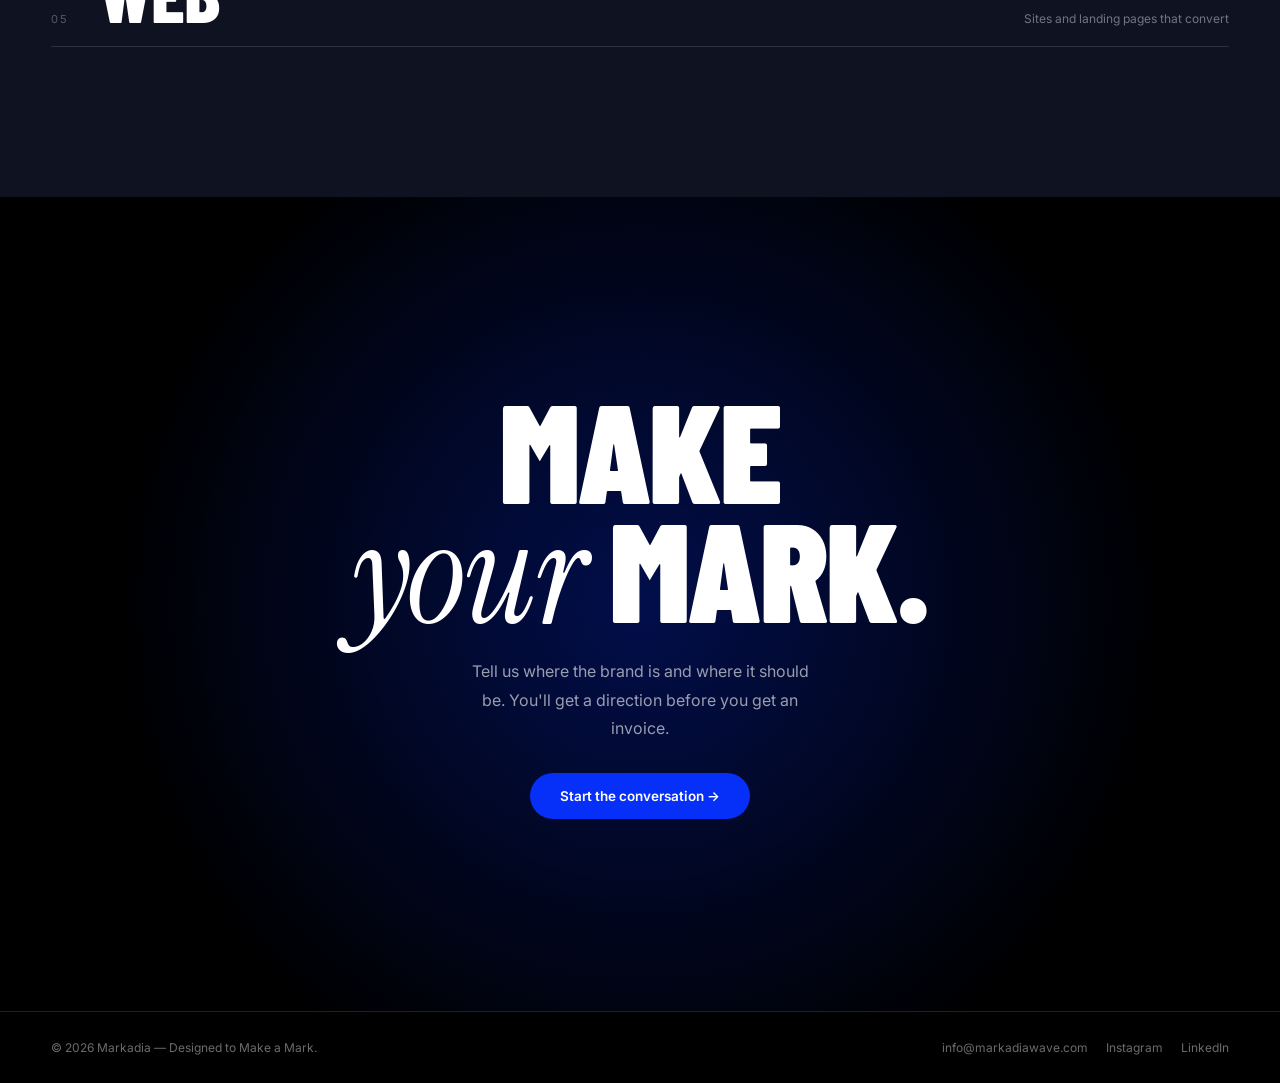
==== commit 544af909: "Add the silver diversification piece to Tharaa "Silver is an opportunity to diversify your assets al" ====
--- a/index.html
+++ b/index.html
@@ -149,7 +149,7 @@
       </div>
     </div>
     <div class="figs">
-      <div class="fig"><b data-count="37">37</b><span>Pieces published</span></div>
+      <div class="fig"><b data-count="38">38</b><span>Pieces published</span></div>
       <div class="fig"><b data-count="8">8</b><span>Services</span></div>
       <div class="fig"><b data-count="3">3</b><span>Markets</span></div>
       <div class="fig"><b data-count="2">2</b><span>Languages</span></div>
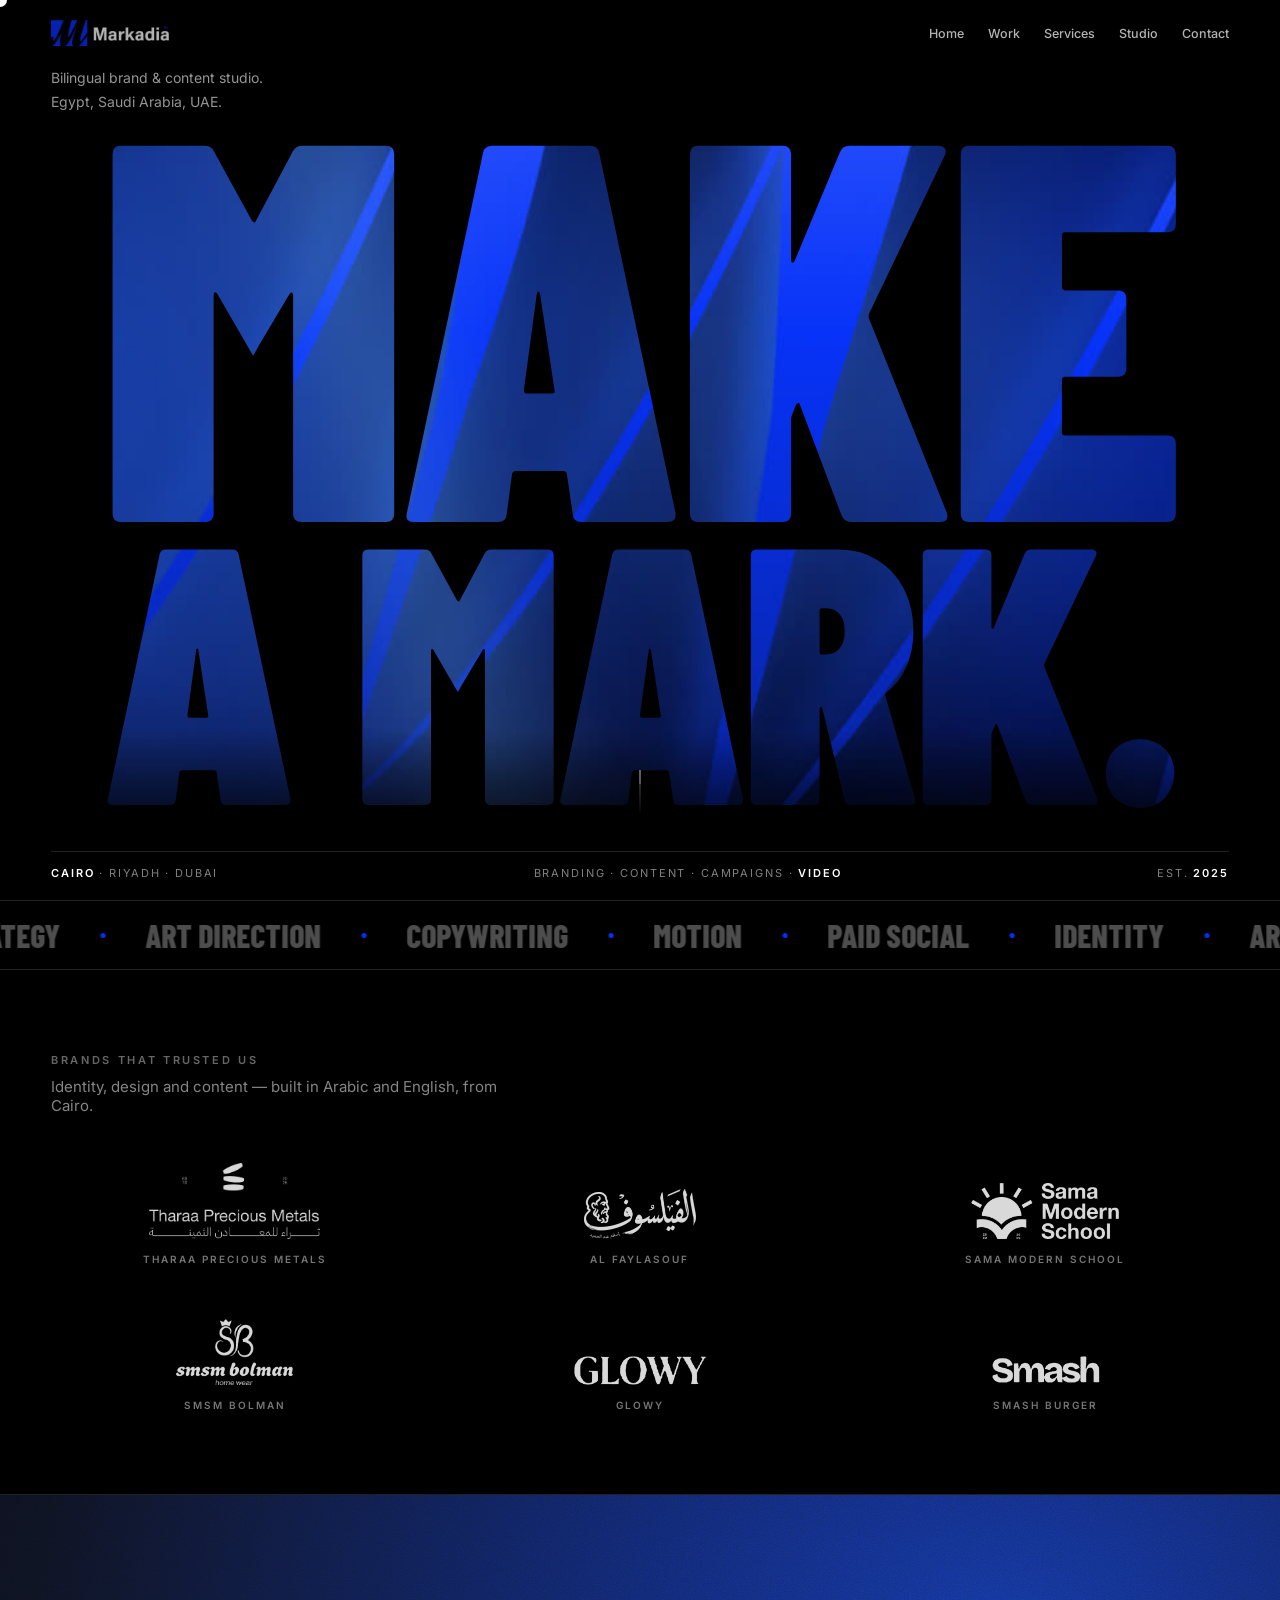
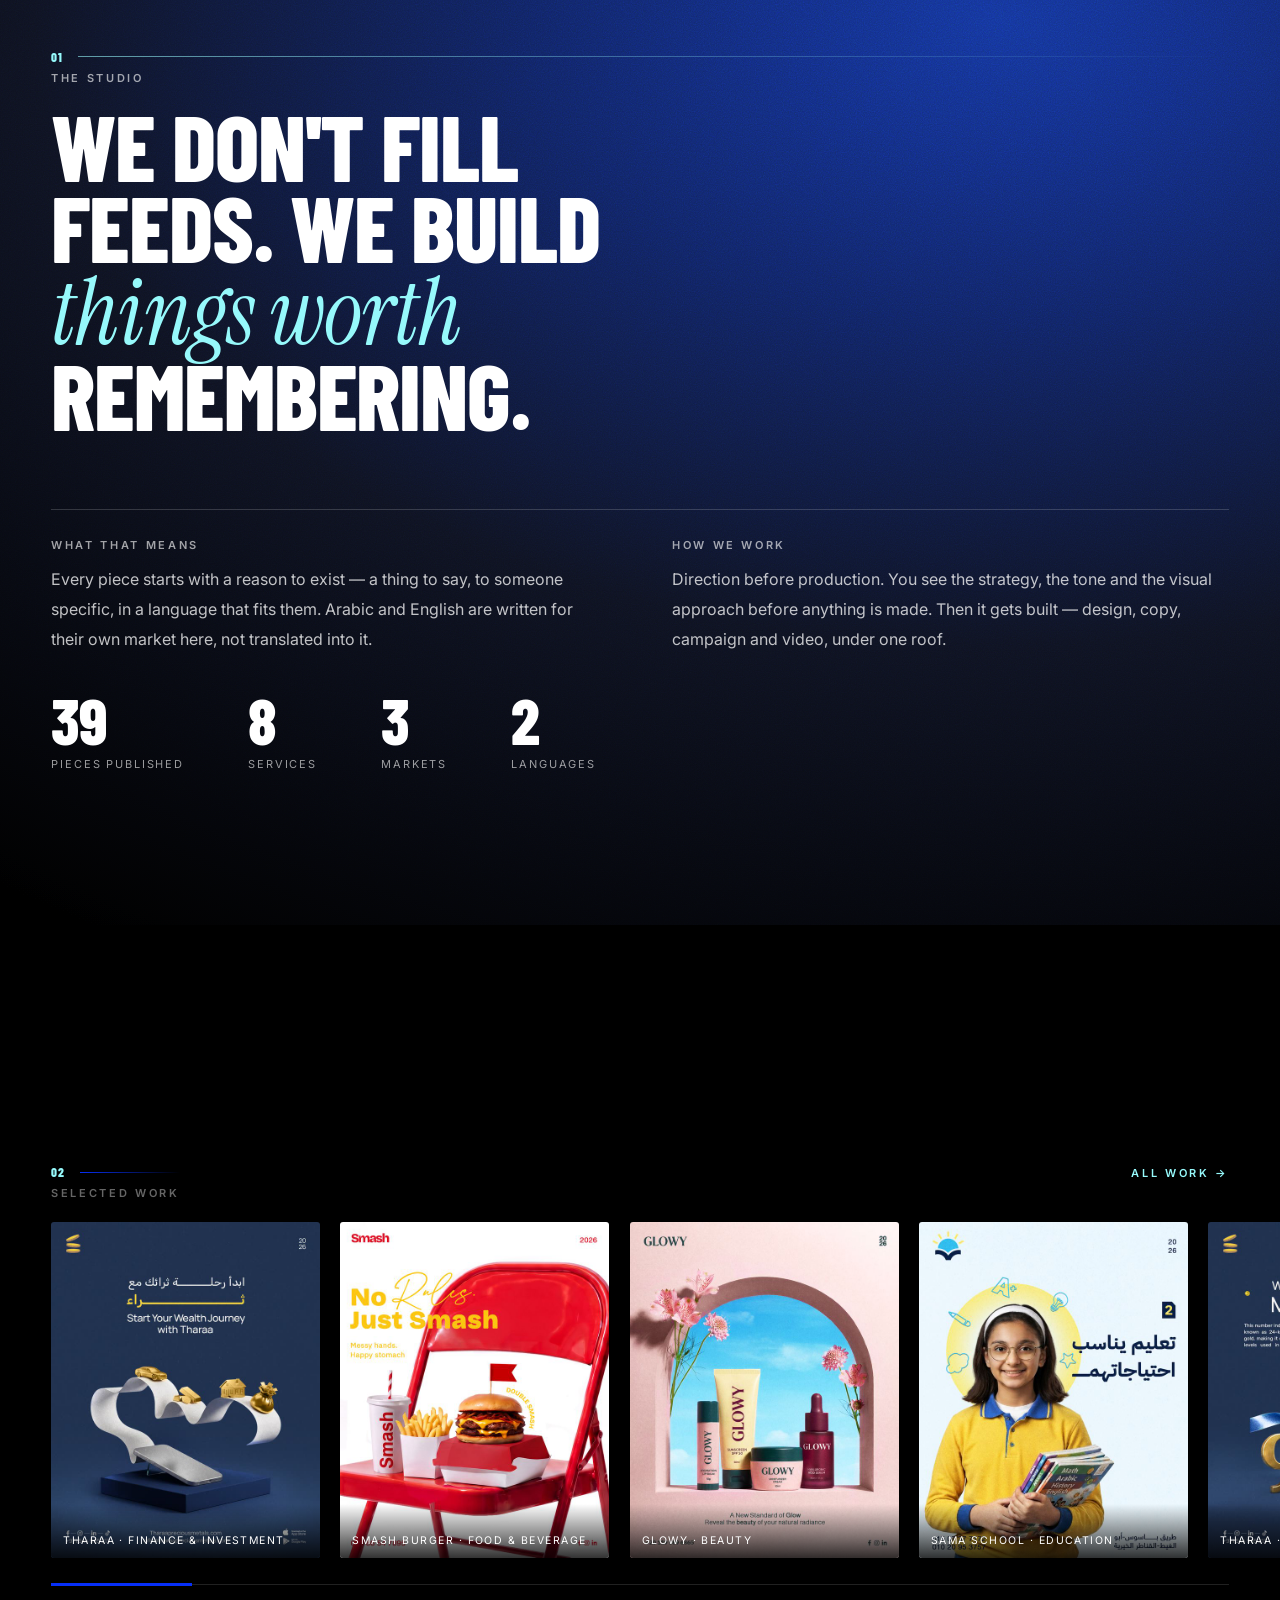
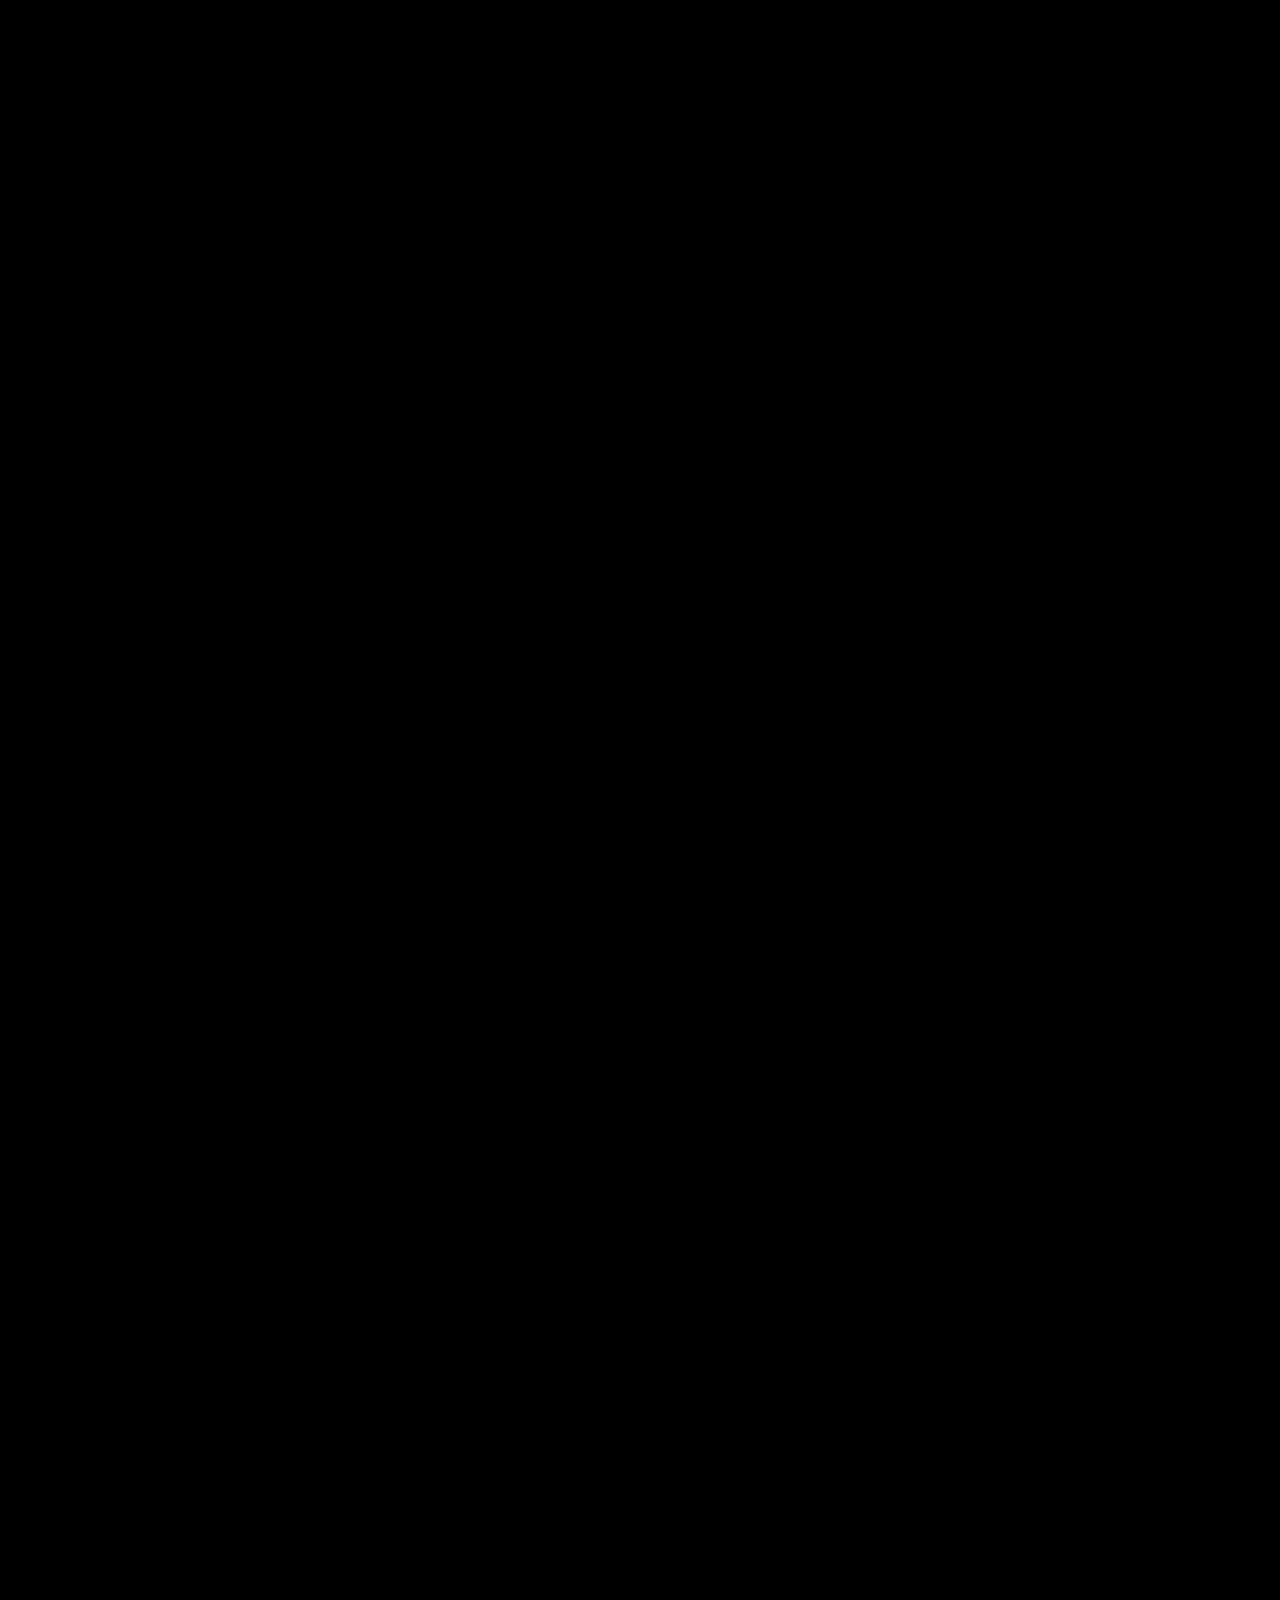
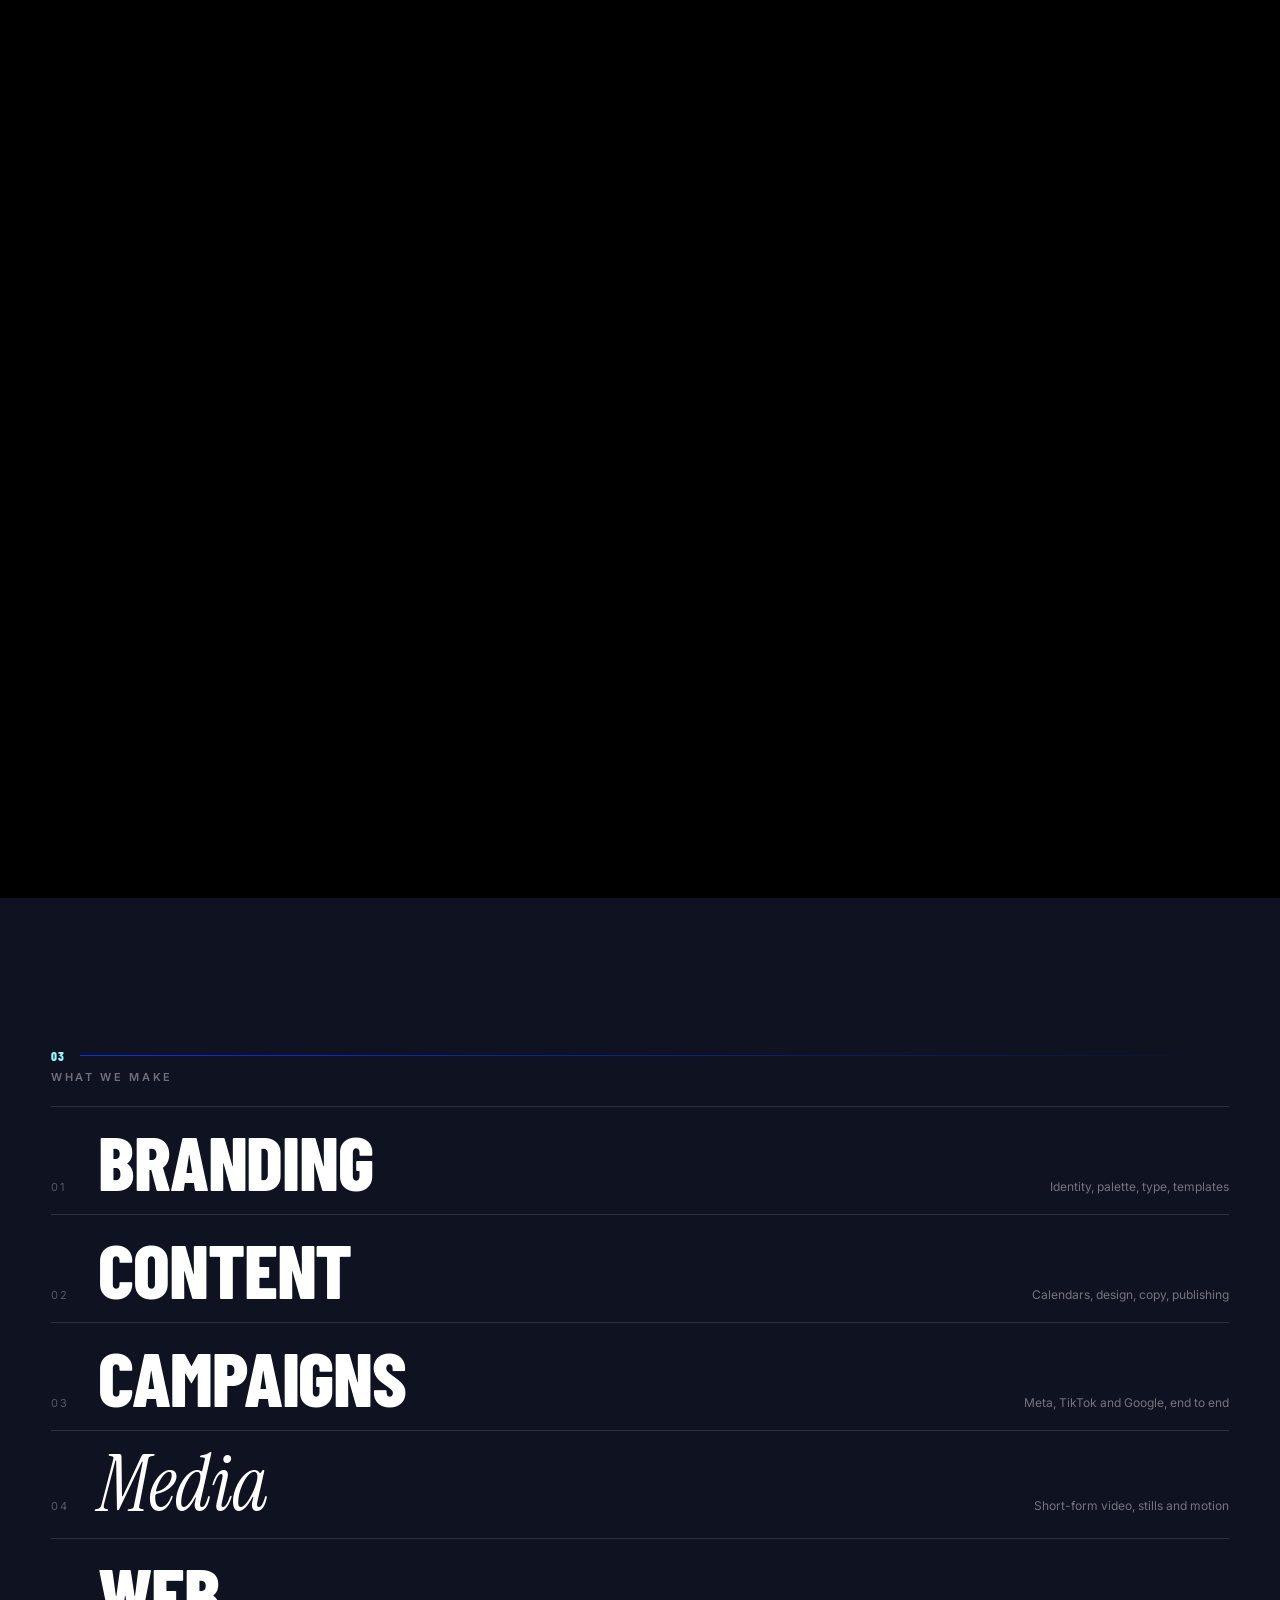
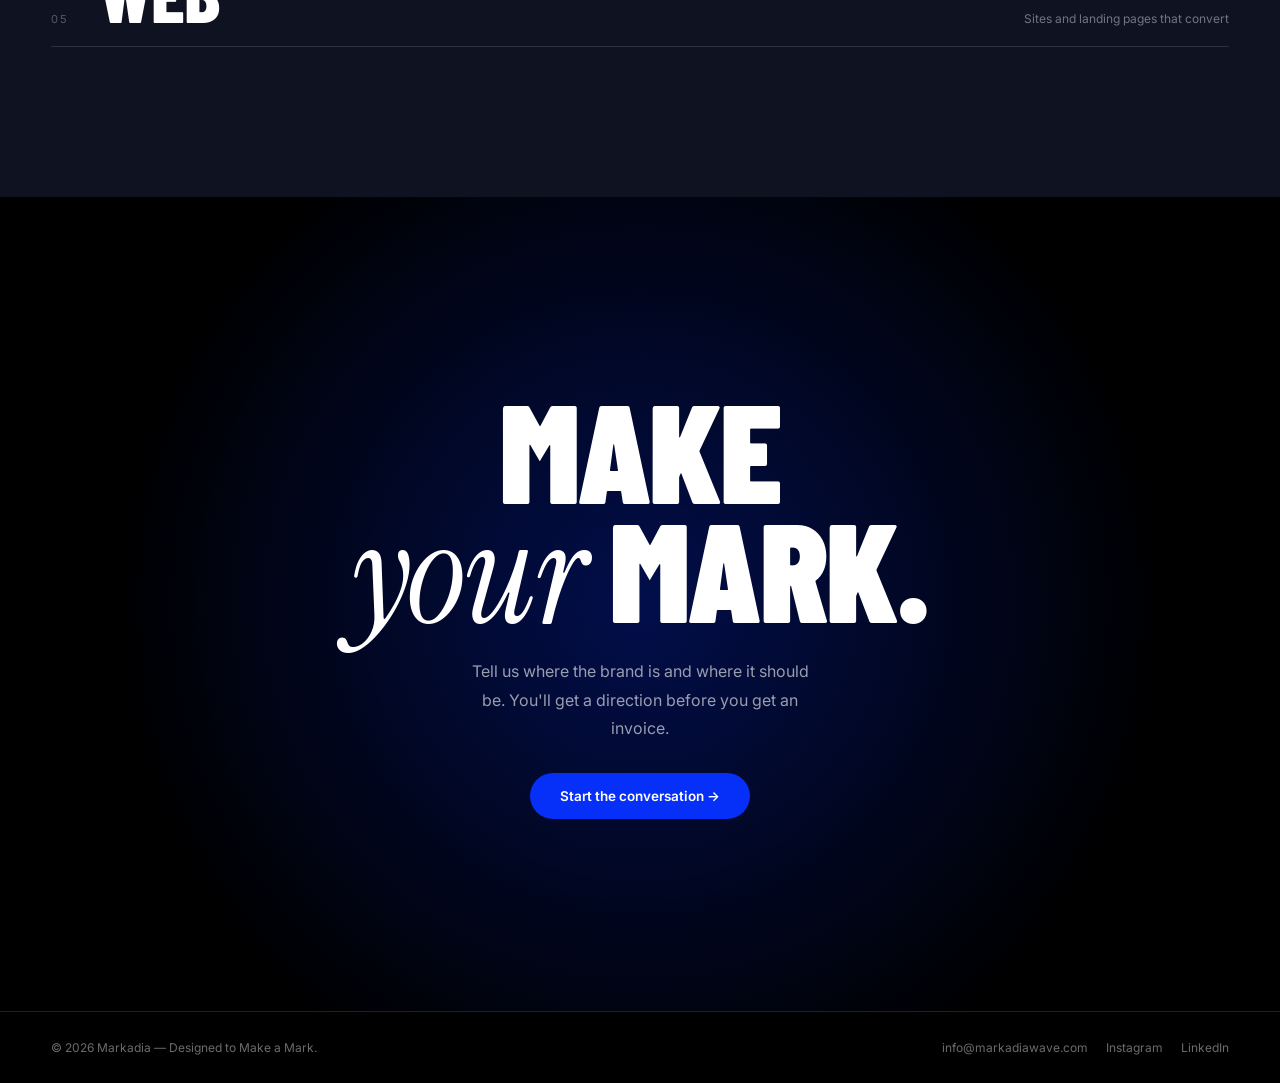
==== commit 4417d24c: "Add the launch teaser to Tharaa "Saving Starts with a Single Step — Coming Soon to the UAE" goes at " ====
--- a/index.html
+++ b/index.html
@@ -149,7 +149,7 @@
       </div>
     </div>
     <div class="figs">
-      <div class="fig"><b data-count="38">38</b><span>Pieces published</span></div>
+      <div class="fig"><b data-count="39">39</b><span>Pieces published</span></div>
       <div class="fig"><b data-count="8">8</b><span>Services</span></div>
       <div class="fig"><b data-count="3">3</b><span>Markets</span></div>
       <div class="fig"><b data-count="2">2</b><span>Languages</span></div>
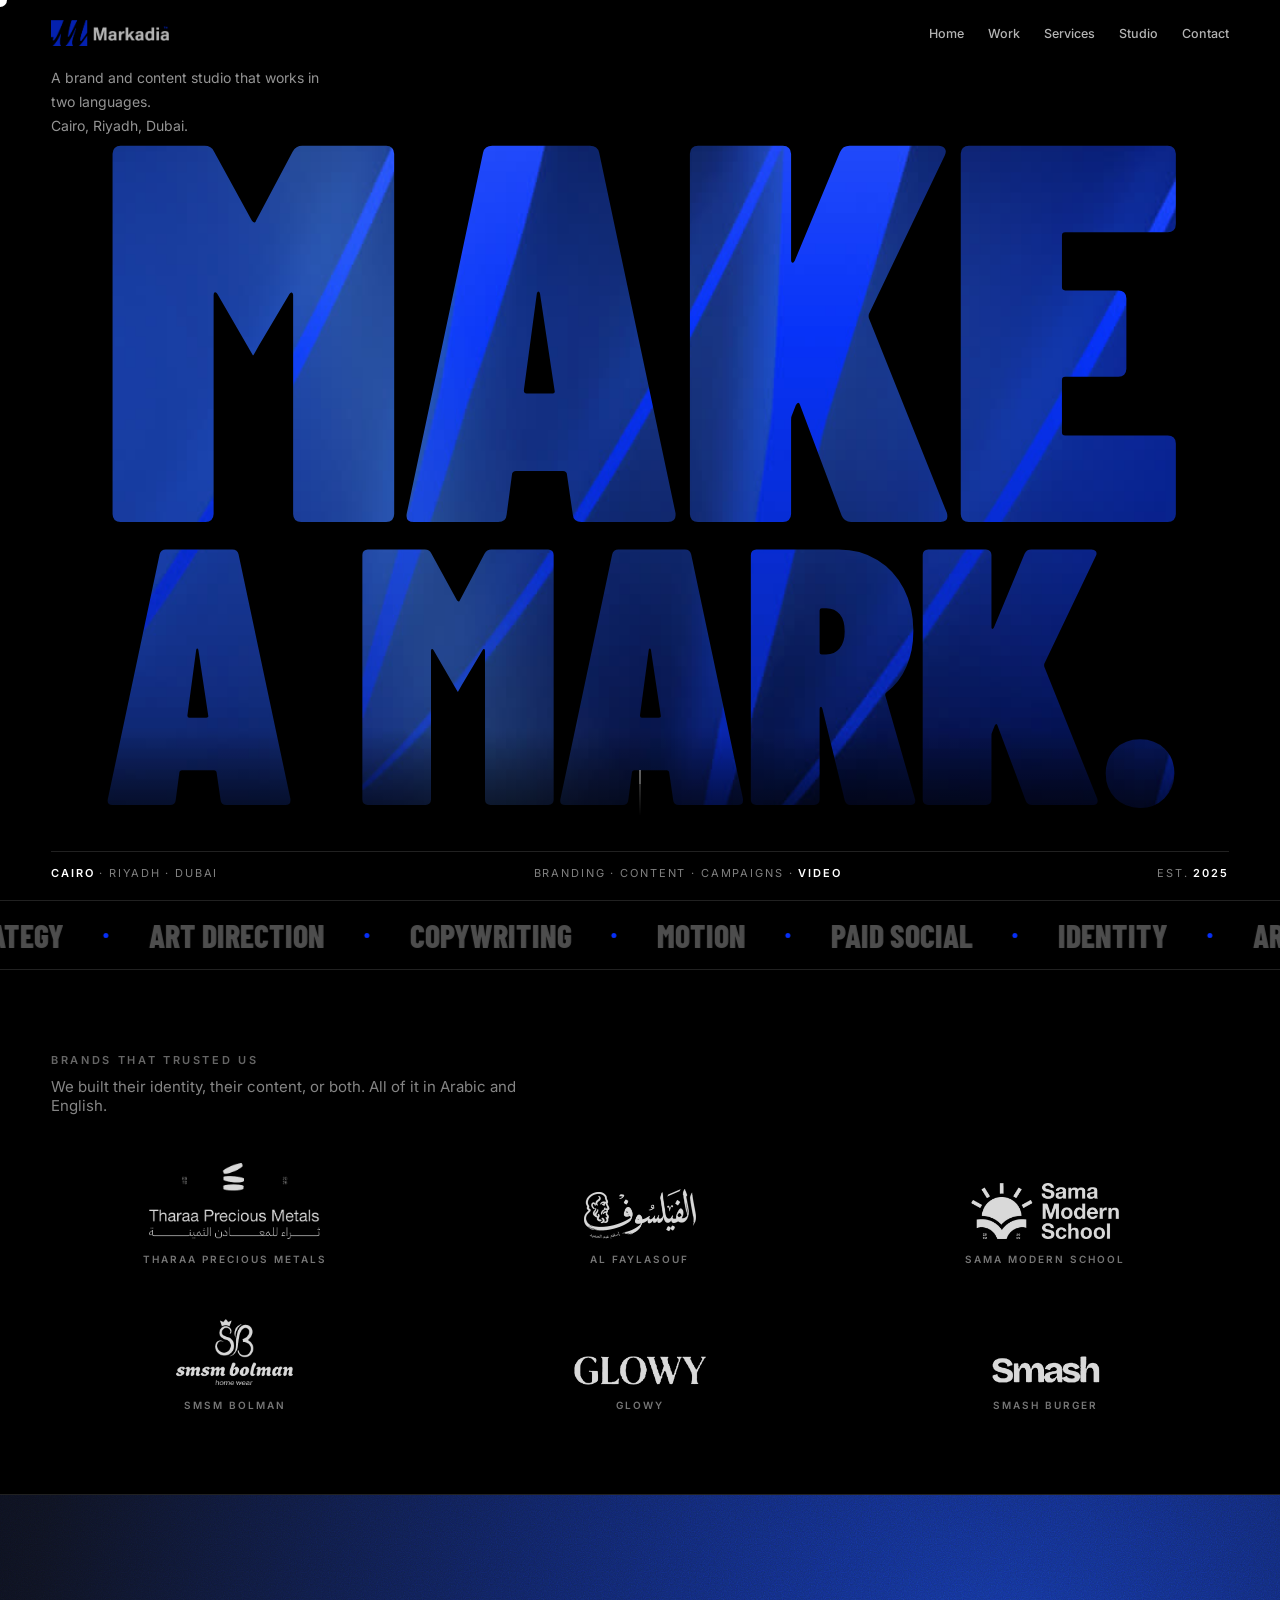
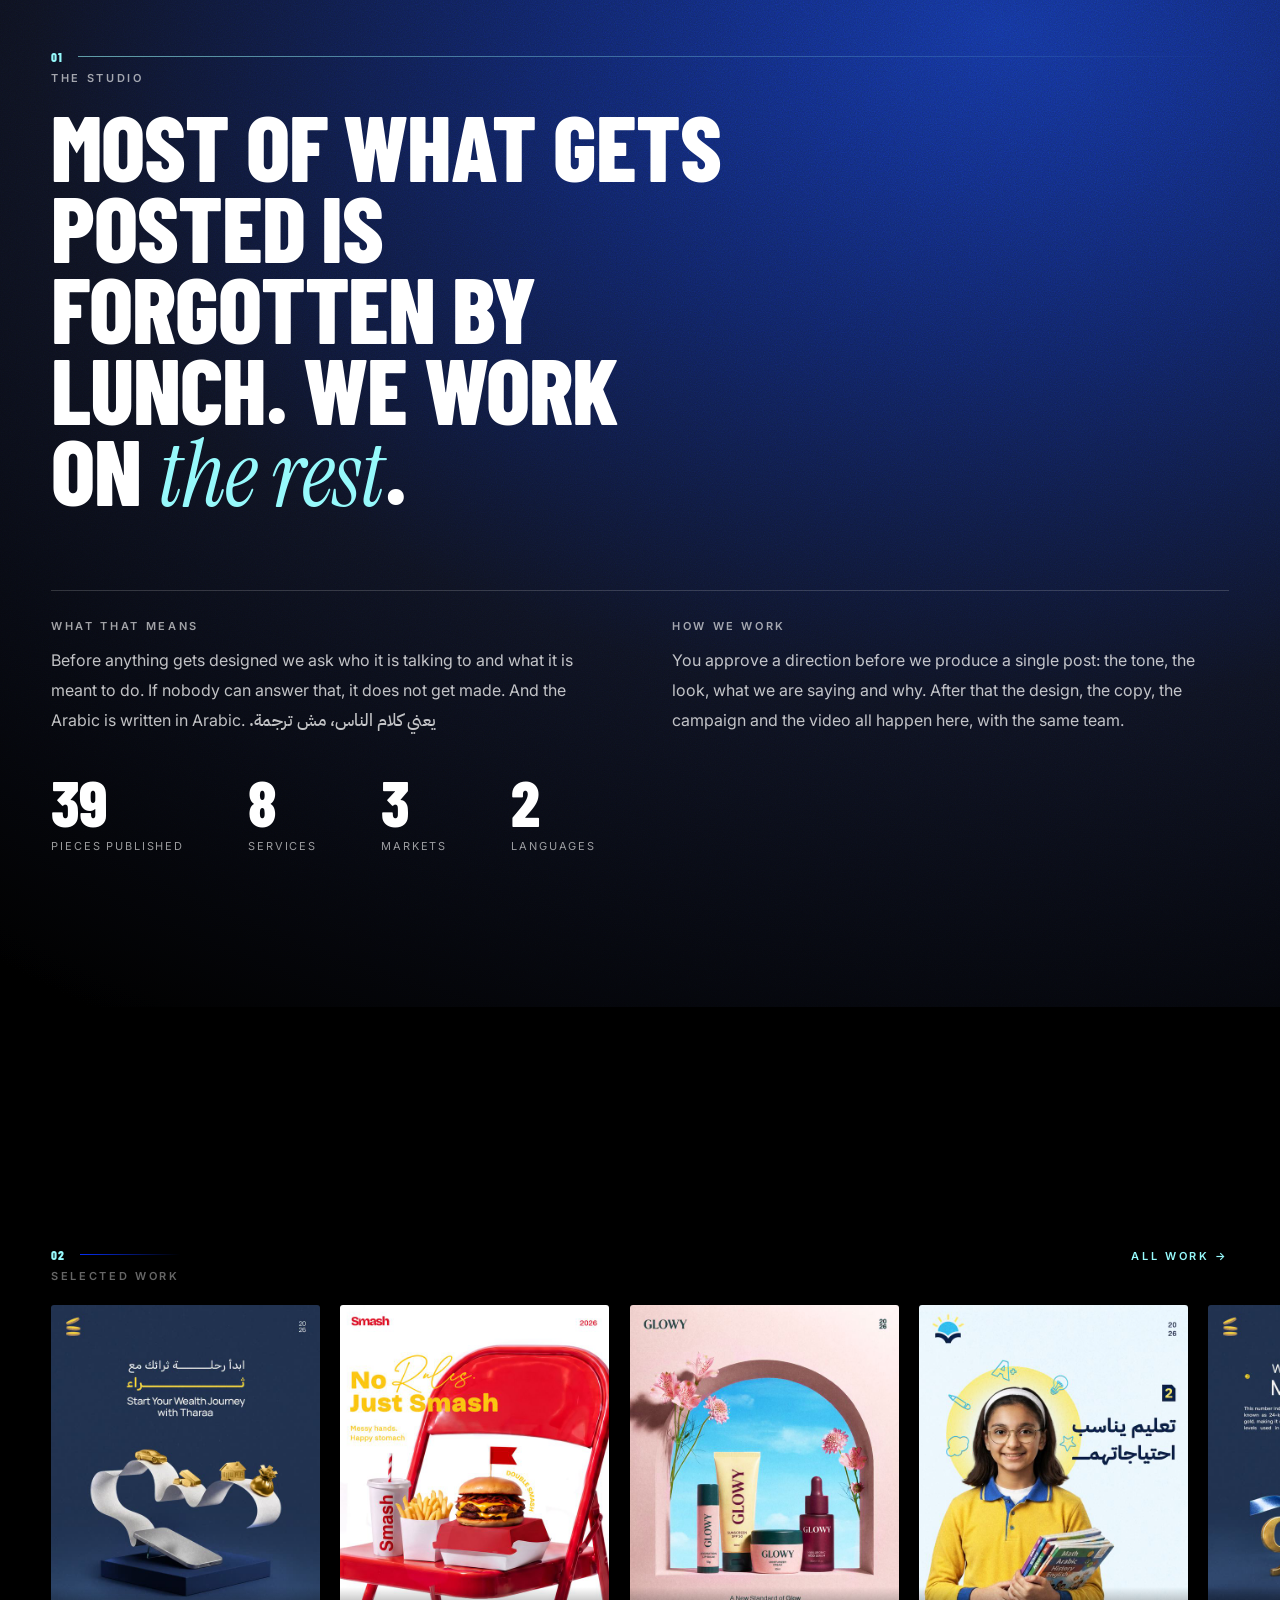
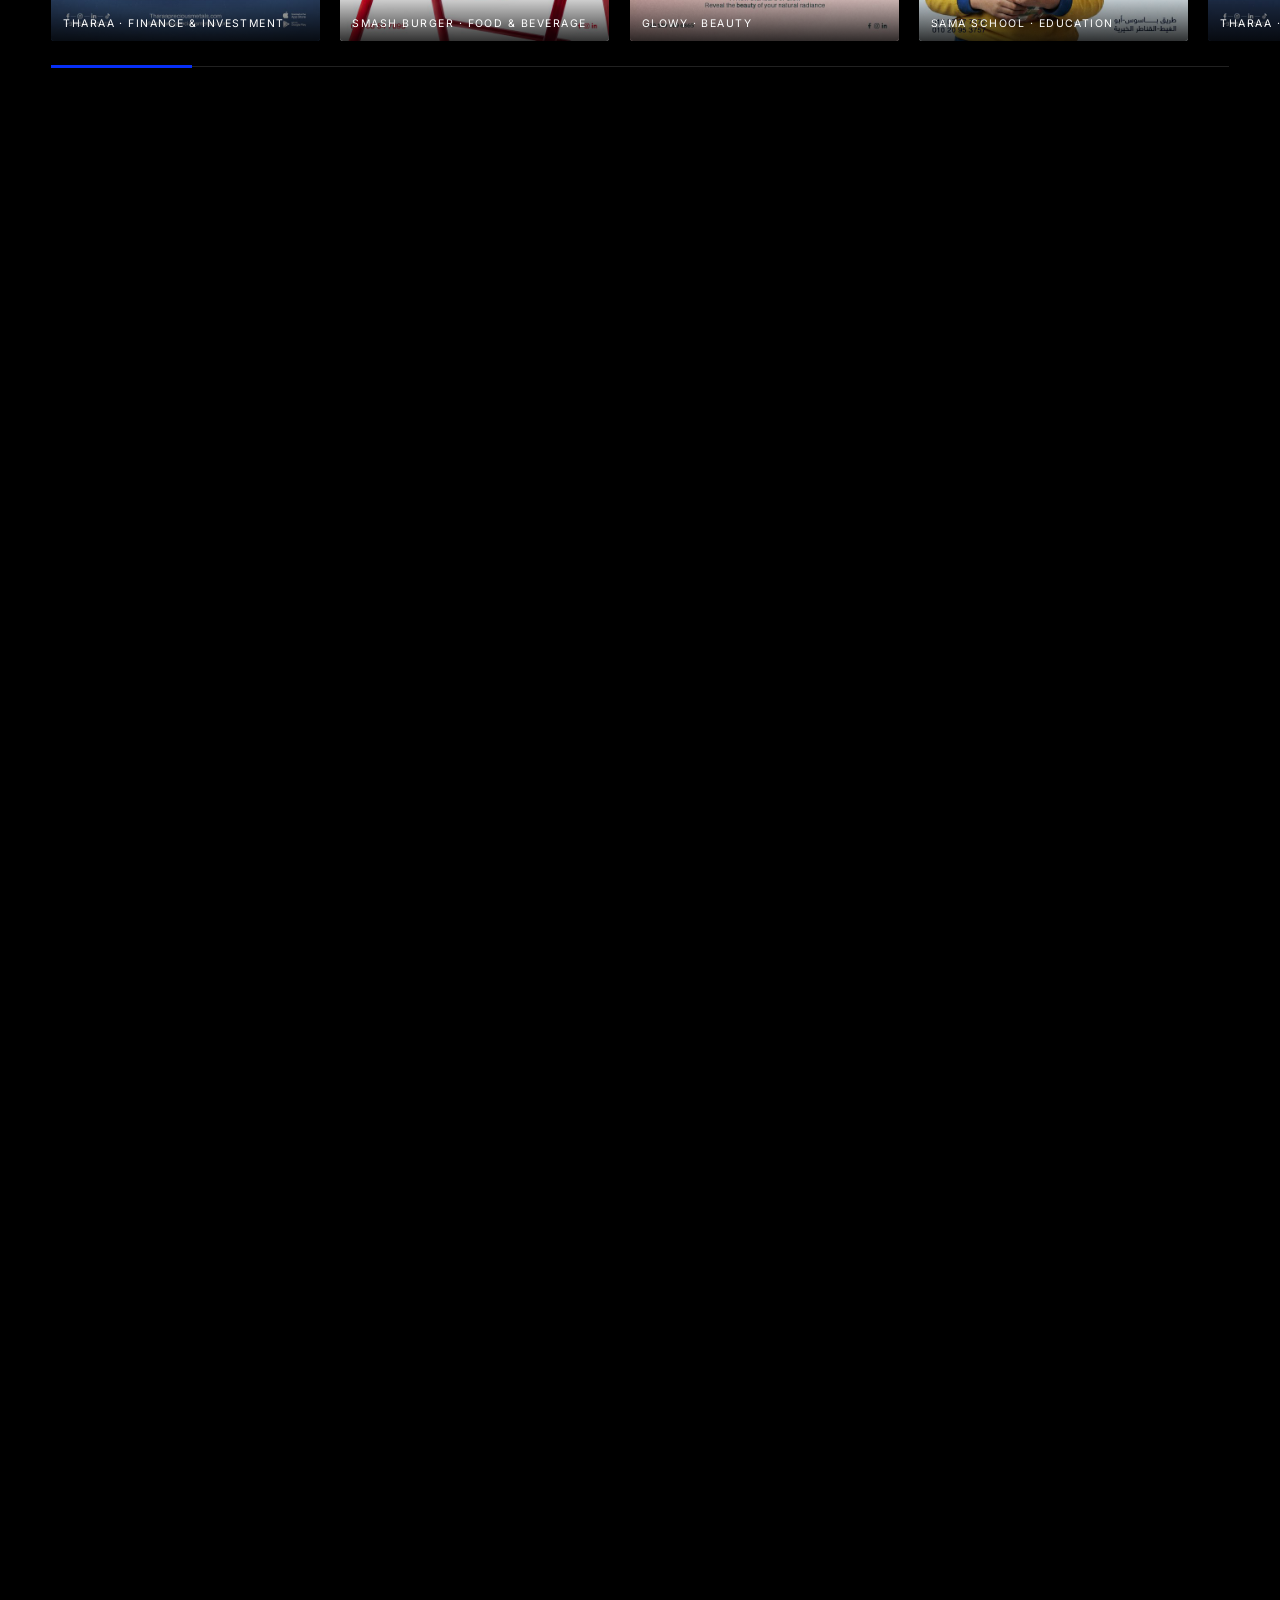
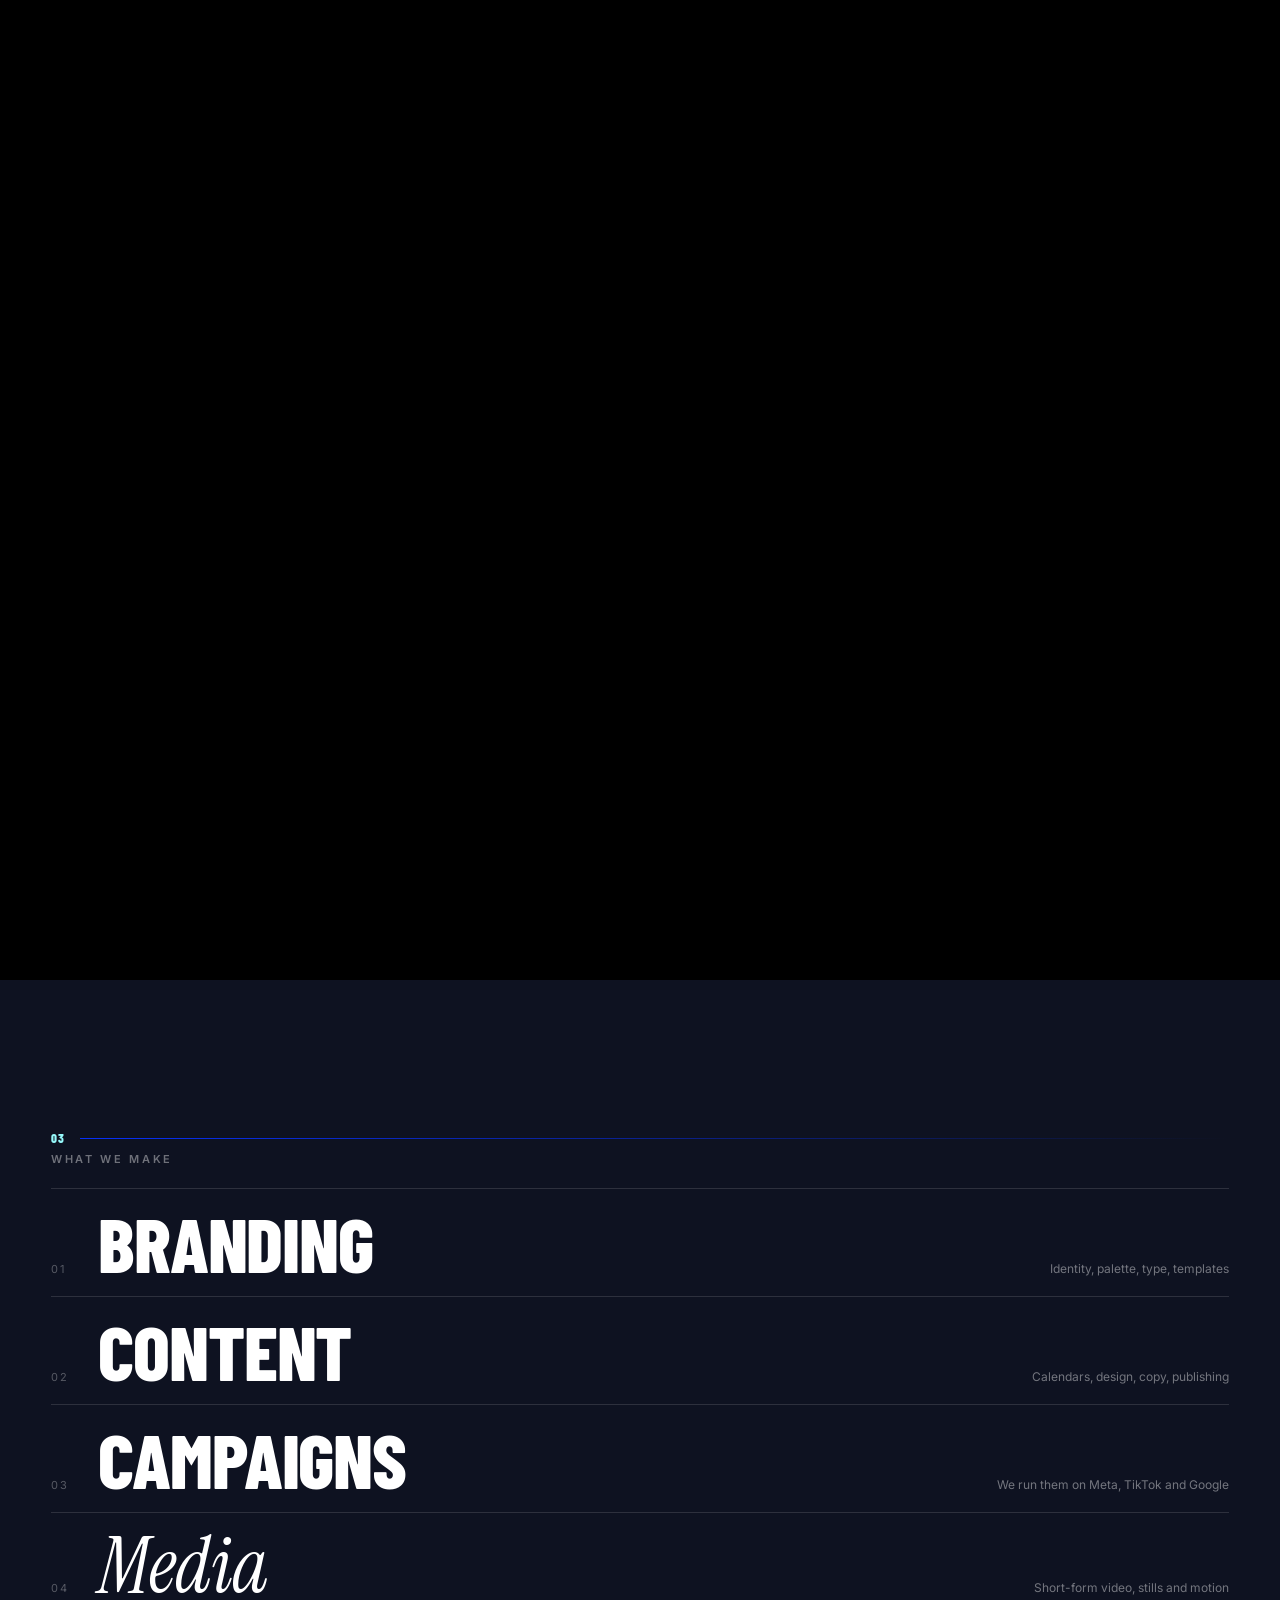
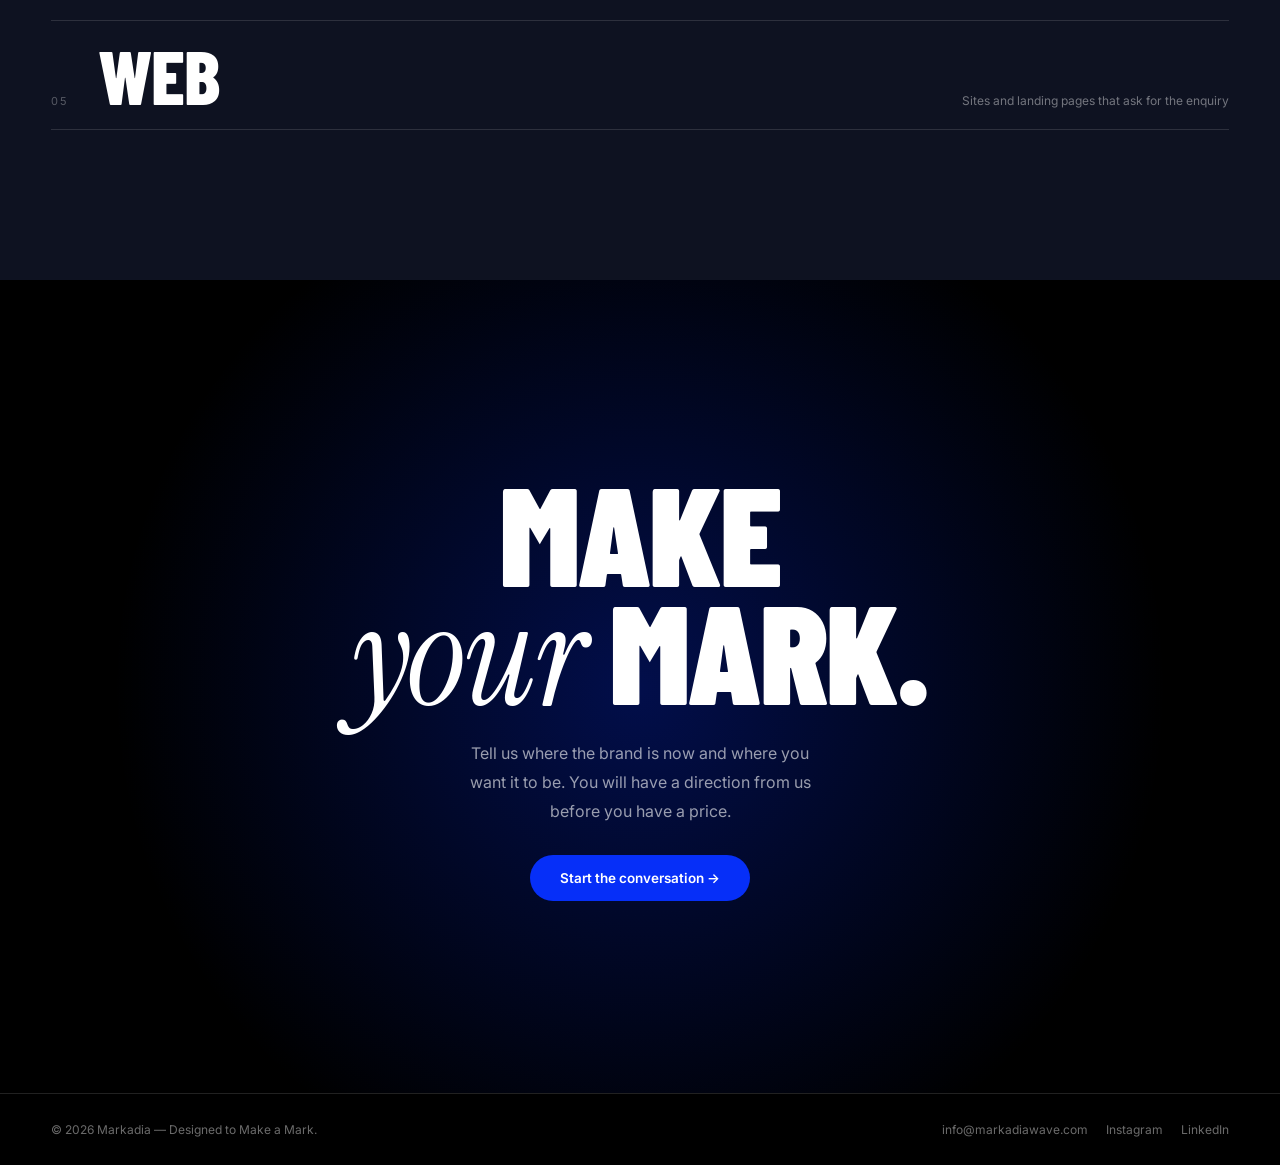
==== commit 7d34287a: "Rewrite the copy on all five pages so it reads like a person wrote it Ahmed called the writing out a" ====
--- a/index.html
+++ b/index.html
@@ -5,9 +5,9 @@
 <meta name="viewport" content="width=device-width, initial-scale=1">
 <title>Markadia — Designed to Make a Mark</title>
 <link rel="canonical" href="https://markadiawave.com/">
-<meta name="description" content="Markadia is a bilingual brand and content studio for Egypt, Saudi Arabia and the UAE — strategy, design, campaigns and video, in Arabic and English.">
-<meta property="og:title" content="Markadia — Your Growth Partner in Egypt & the Gulf">
-<meta property="og:description" content="Bilingual marketing and branding agency for brands in Egypt, Saudi Arabia and the UAE — strategy, content, design, paid ads and video, in Arabic and English.">
+<meta name="description" content="A brand and content studio working in Arabic and English, for companies in Egypt, Saudi Arabia and the UAE. Strategy, design, campaigns and video from one team.">
+<meta property="og:title" content="Markadia | Your Growth Partner in Egypt and the Gulf">
+<meta property="og:description" content="A bilingual marketing and branding agency for companies in Egypt, Saudi Arabia and the UAE. Strategy, content, design, paid ads and video, written for each market rather than translated into it.">
 <meta property="og:type" content="website">
 <meta property="og:url" content="https://markadiawave.com/">
 <meta property="og:site_name" content="Markadia">
@@ -18,8 +18,8 @@
 <meta property="og:image:height" content="630">
 <meta property="og:image:alt" content="Markadia — Designed To Make A Mark.">
 <meta name="twitter:card" content="summary_large_image">
-<meta name="twitter:title" content="Markadia — Your Growth Partner in Egypt & the Gulf">
-<meta name="twitter:description" content="Bilingual marketing and branding agency for brands in Egypt, Saudi Arabia and the UAE — strategy, content, design, paid ads and video, in Arabic and English.">
+<meta name="twitter:title" content="Markadia | Your Growth Partner in Egypt and the Gulf">
+<meta name="twitter:description" content="A bilingual marketing and branding agency for companies in Egypt, Saudi Arabia and the UAE. Strategy, content, design, paid ads and video, written for each market rather than translated into it.">
 <meta name="twitter:image" content="https://markadiawave.com/og-image.png">
 <script type="application/ld+json">
 {
@@ -50,7 +50,7 @@
 
 <link rel="preconnect" href="https://fonts.googleapis.com">
 <link rel="preconnect" href="https://fonts.gstatic.com" crossorigin>
-<link href="https://fonts.googleapis.com/css2?family=Barlow+Condensed:wght@500;700;800;900&family=Inter:wght@400;500;600&family=Instrument+Serif:ital@0;1&display=swap" rel="stylesheet">
+<link href="https://fonts.googleapis.com/css2?family=Barlow+Condensed:wght@500;700;800;900&family=IBM+Plex+Sans+Arabic:wght@400;500&family=Inter:wght@400;500;600&family=Instrument+Serif:ital@0;1&display=swap" rel="stylesheet">
 
 <link rel="stylesheet" href="assets/site.css">
 <script>document.documentElement.className="js"</script>
@@ -88,7 +88,7 @@
   </div>
   <div class="ko-edge" aria-hidden="true"></div>
 
-  <p class="ko-lead">Bilingual brand &amp; content studio.<br>Egypt, Saudi Arabia, UAE.</p>
+  <p class="ko-lead">A brand and content studio that works in two languages.<br>Cairo, Riyadh, Dubai.</p>
   <div class="scrollcue" aria-hidden="true"></div>
   <div class="ko-foot">
     <div><b>Cairo</b> · Riyadh · Dubai</div>
@@ -110,12 +110,12 @@
 <section class="trust">
   <div class="trust-in">
     <h2 class="eyebrow">Brands that trusted us</h2>
-    <p>Identity, design and content — built in Arabic and English, from Cairo.</p>
+    <p>We built their identity, their content, or both. All of it in Arabic and English.</p>
     <ul class="trust-row">
       <li><img src="assets/clients/tharaa.png" data-c="tharaa" width="449" height="200"
                alt="Tharaa Precious Metals" loading="lazy"><span>Tharaa Precious Metals</span></li>
       <li><img src="assets/clients/faylasouf.png" data-c="faylasouf" width="447" height="200"
-               alt="Al Faylasouf — الفيلسوف" loading="lazy"><span>Al Faylasouf</span></li>
+               alt="Al Faylasouf (الفيلسوف)" loading="lazy"><span>Al Faylasouf</span></li>
       <li><img src="assets/clients/sama.png" data-c="sama" width="528" height="200"
                alt="Sama Modern School" loading="lazy"><span>Sama Modern School</span></li>
       <li><img src="assets/clients/smsm.png" data-c="smsm" width="354" height="200"
@@ -133,19 +133,19 @@
   <div class="wrap">
     <div class="idx"><span class="no">01</span></div>
     <h2 class="eyebrow">The studio</h2>
-    <p class="statement" data-split>We don't fill feeds. We build <em class="it">things worth</em> remembering.</p>
+    <p class="statement" data-split>Most of what gets posted is forgotten by lunch. We work on <em class="it">the rest</em>.</p>
     <div class="cols">
       <div>
         <div class="eyebrow">What that means</div>
-        <p>Every piece starts with a reason to exist — a thing to say, to someone
-           specific, in a language that fits them. Arabic and English are written
-           for their own market here, not translated into it.</p>
+        <p>Before anything gets designed we ask who it is talking to and what it is
+           meant to do. If nobody can answer that, it does not get made. And the
+           Arabic is written in Arabic. <span class="ar" dir="rtl">يعني كلام الناس، مش ترجمة.</span></p>
       </div>
       <div>
         <div class="eyebrow">How we work</div>
-        <p>Direction before production. You see the strategy, the tone and the
-           visual approach before anything is made. Then it gets built — design,
-           copy, campaign and video, under one roof.</p>
+        <p>You approve a direction before we produce a single post: the tone, the
+           look, what we are saying and why. After that the design, the copy, the
+           campaign and the video all happen here, with the same team.</p>
       </div>
     </div>
     <div class="figs">
@@ -182,11 +182,11 @@
     <li><a class="row" href="services.html"><span class="n">02</span>
       <span class="t">Content</span><span class="d">Calendars, design, copy, publishing</span></a></li>
     <li><a class="row" href="services.html"><span class="n">03</span>
-      <span class="t">Campaigns</span><span class="d">Meta, TikTok and Google, end to end</span></a></li>
+      <span class="t">Campaigns</span><span class="d">We run them on Meta, TikTok and Google</span></a></li>
     <li><a class="row" href="services.html"><span class="n">04</span>
       <span class="t it">Media</span><span class="d">Short-form video, stills and motion</span></a></li>
     <li><a class="row" href="services.html"><span class="n">05</span>
-      <span class="t">Web</span><span class="d">Sites and landing pages that convert</span></a></li>
+      <span class="t">Web</span><span class="d">Sites and landing pages that ask for the enquiry</span></a></li>
   </ol>
 </section>
 
@@ -195,8 +195,8 @@
 <!-- 04 ───────────────────────────────────────────────── -->
 <section class="close">
   <h2>Make<br><em class="it" style="text-transform:none">your</em> mark.</h2>
-  <p>Tell us where the brand is and where it should be. You'll get a direction
-     before you get an invoice.</p>
+  <p>Tell us where the brand is now and where you want it to be. You will have
+     a direction from us before you have a price.</p>
   <a class="btn" href="contact.html">Start the conversation →</a>
 </section>
 
--- a/assets/site.css
+++ b/assets/site.css
@@ -202,6 +202,11 @@
     .card{scroll-snap-align:start}
     .rail-bar{display:none}
   }
+
+  /* an Arabic phrase inside an English sentence: its own face, and isolated
+     so the bidi algorithm does not drag the surrounding punctuation around */
+  .ar{font-family:'IBM Plex Sans Arabic',sans-serif;unicode-bidi:isolate;
+    font-size:1.04em;font-weight:500}
 
   /* ── the brands we've built ─────────────── */
   /* Four identities with nothing in common — gold, a philosopher, a school,
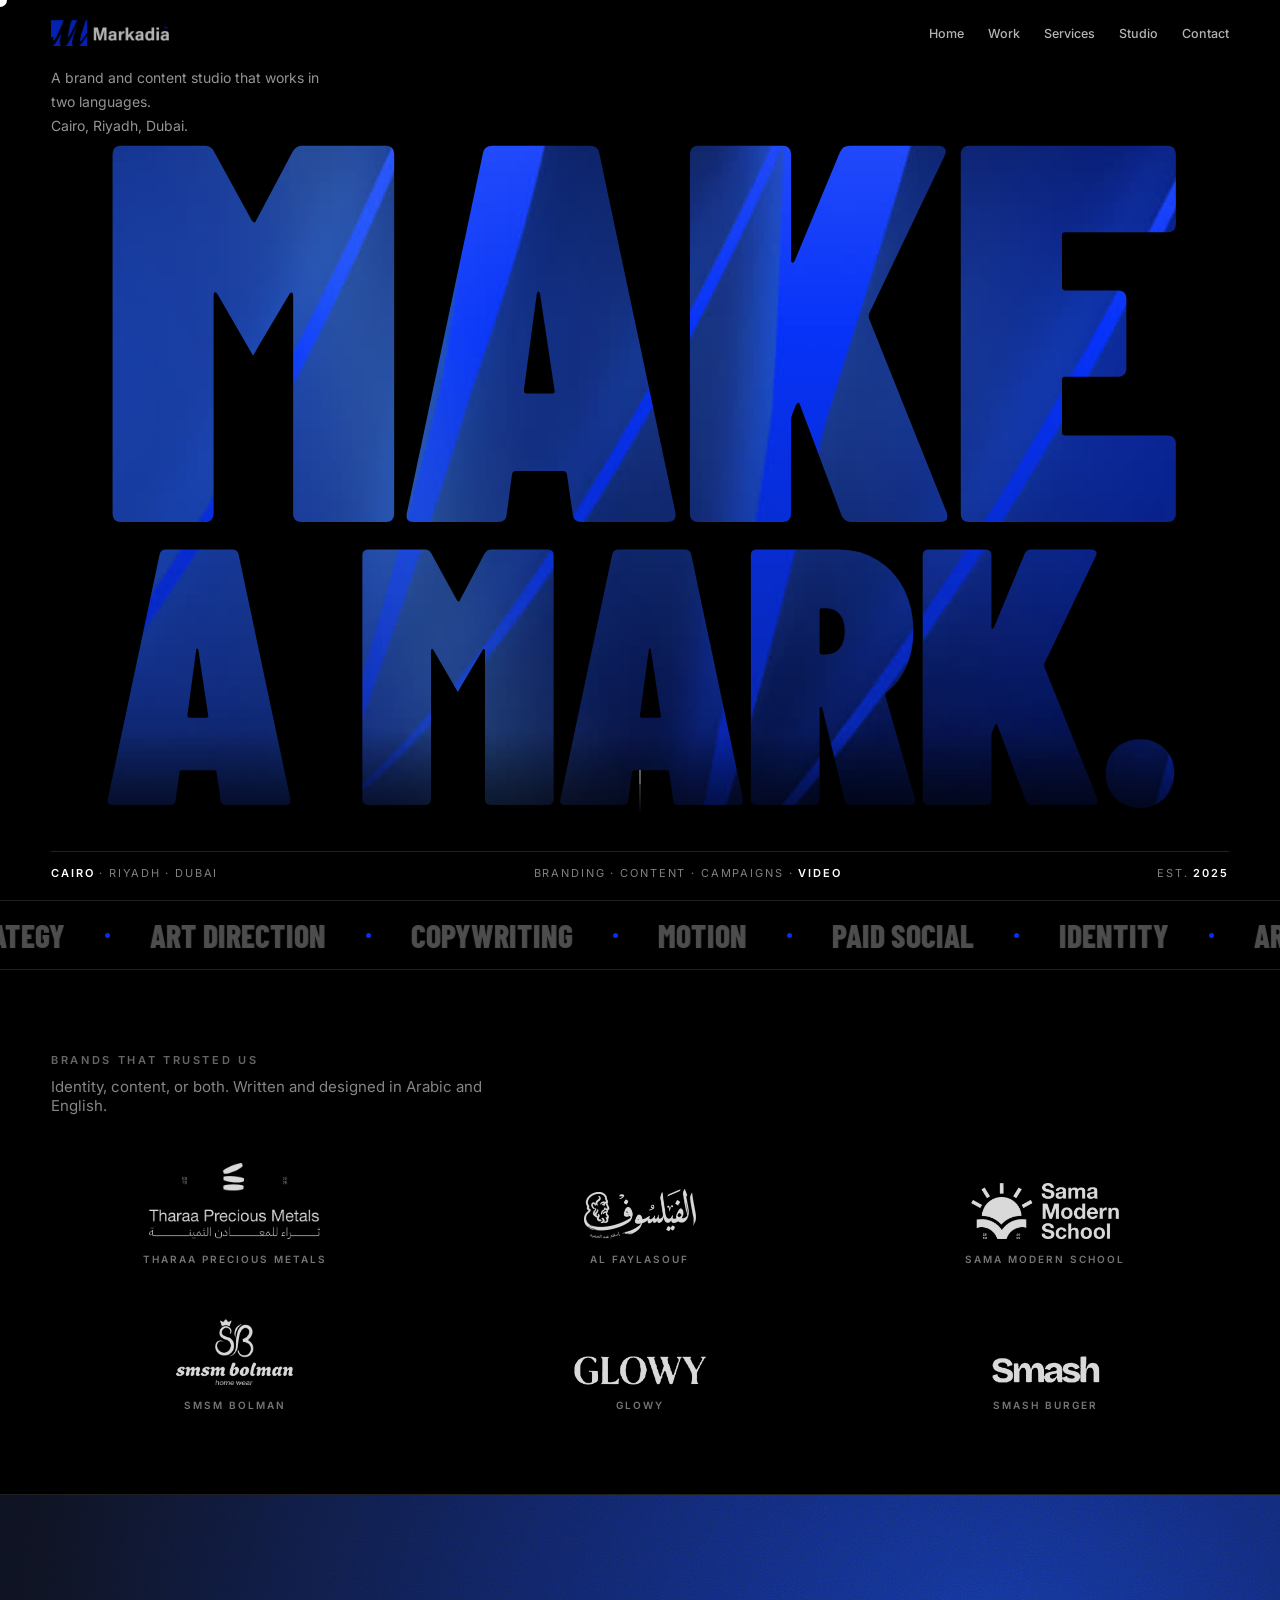
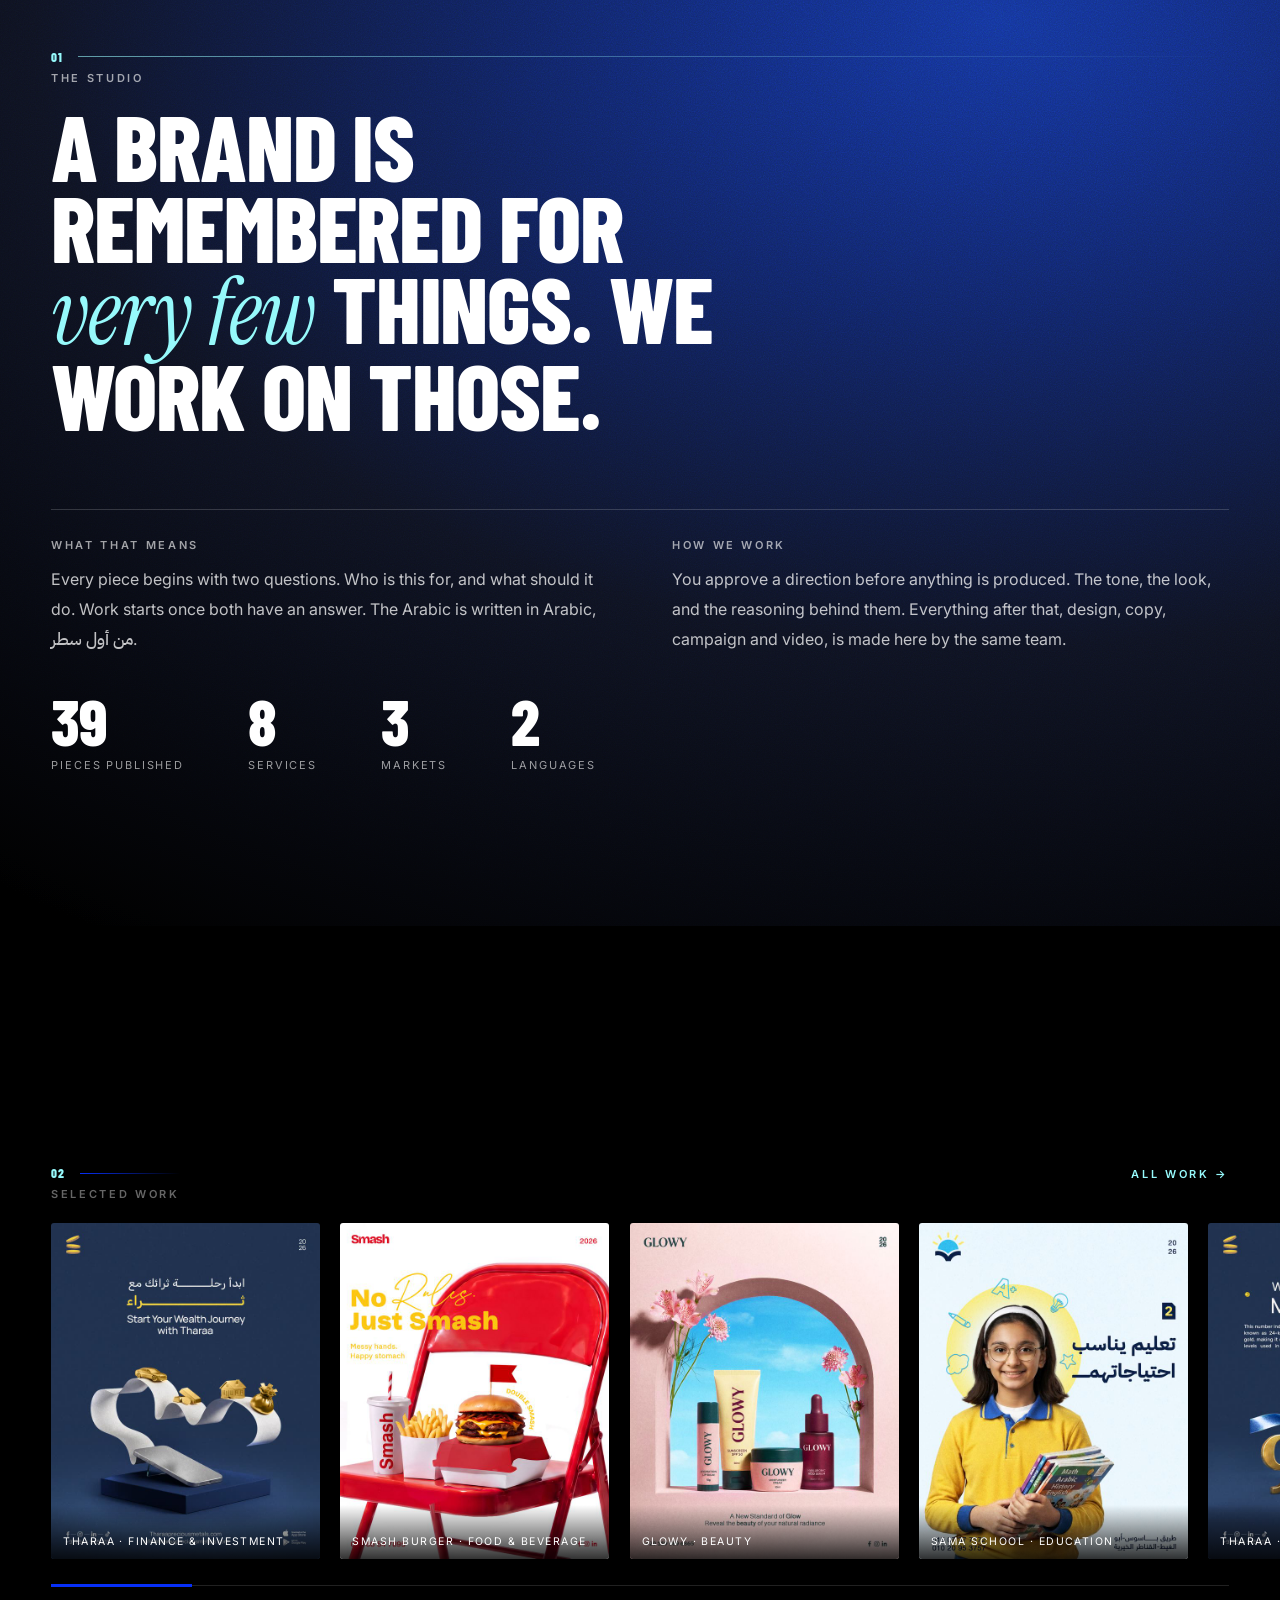
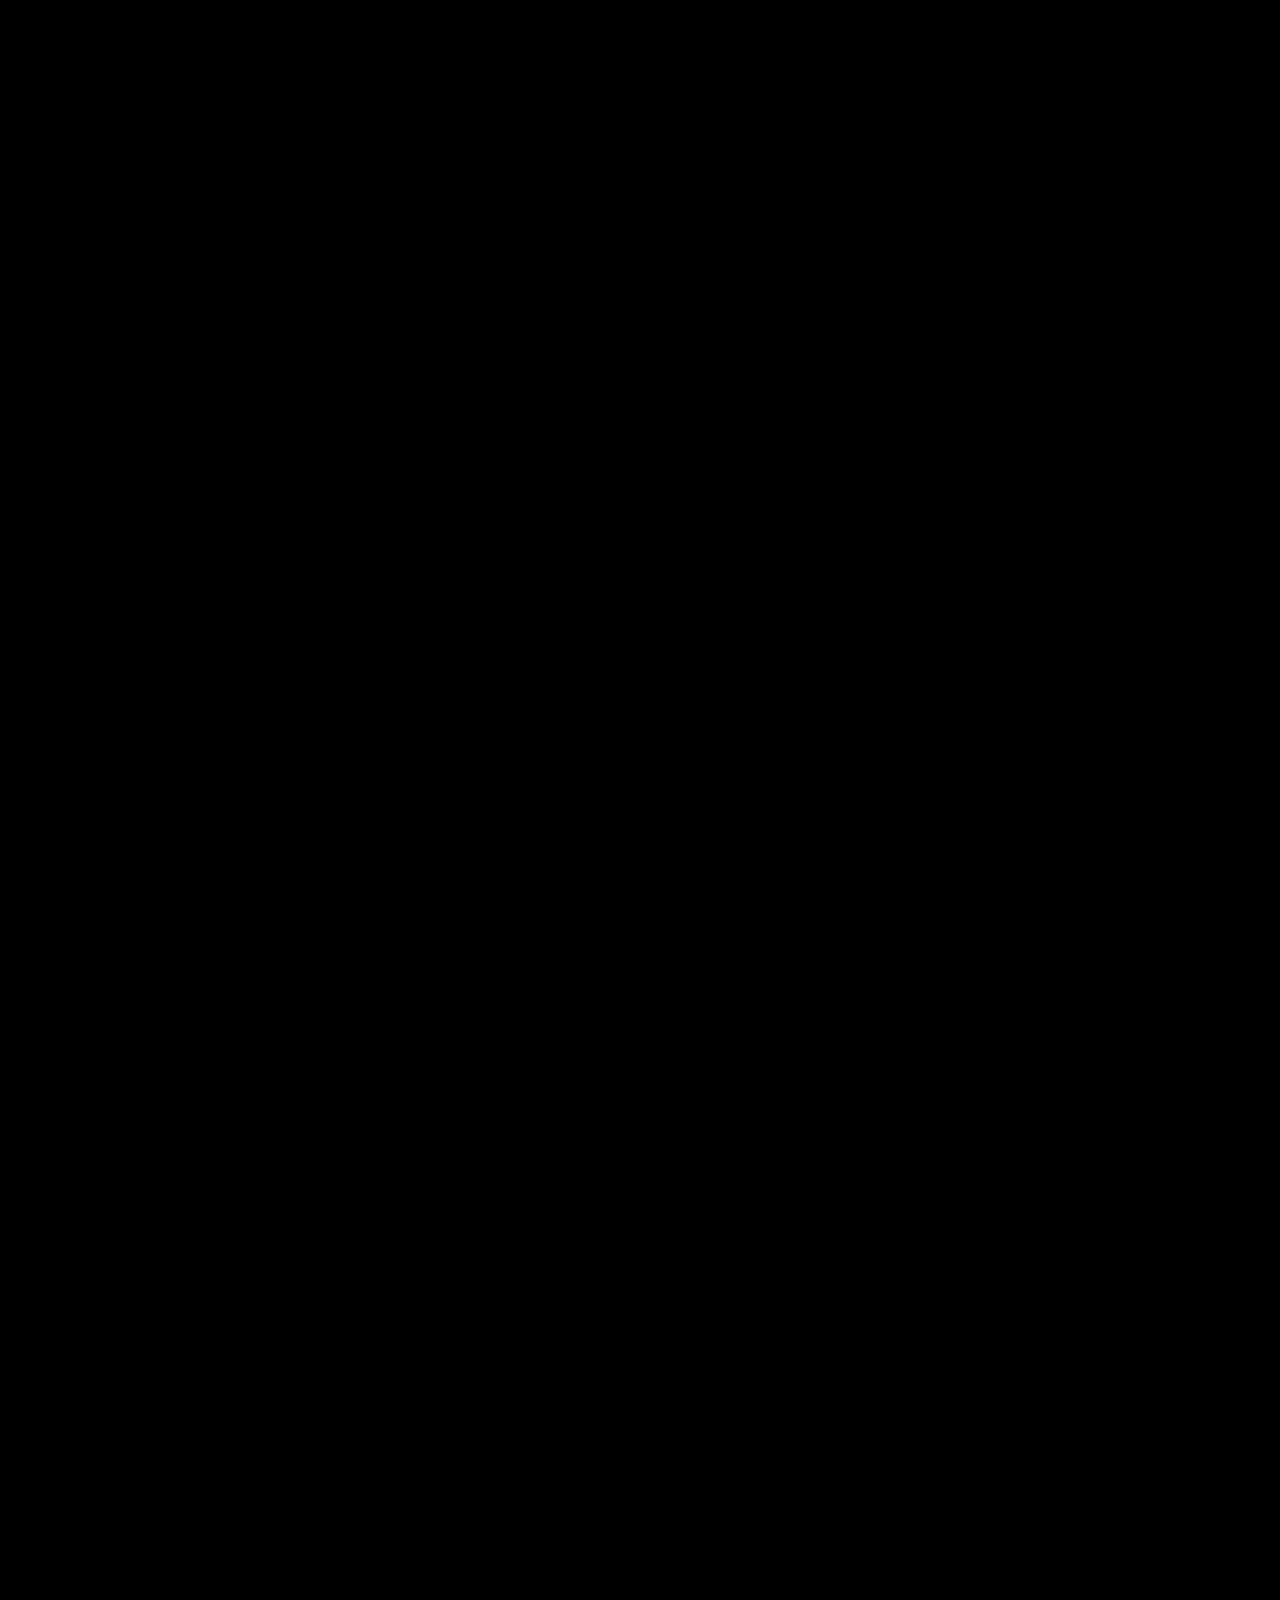
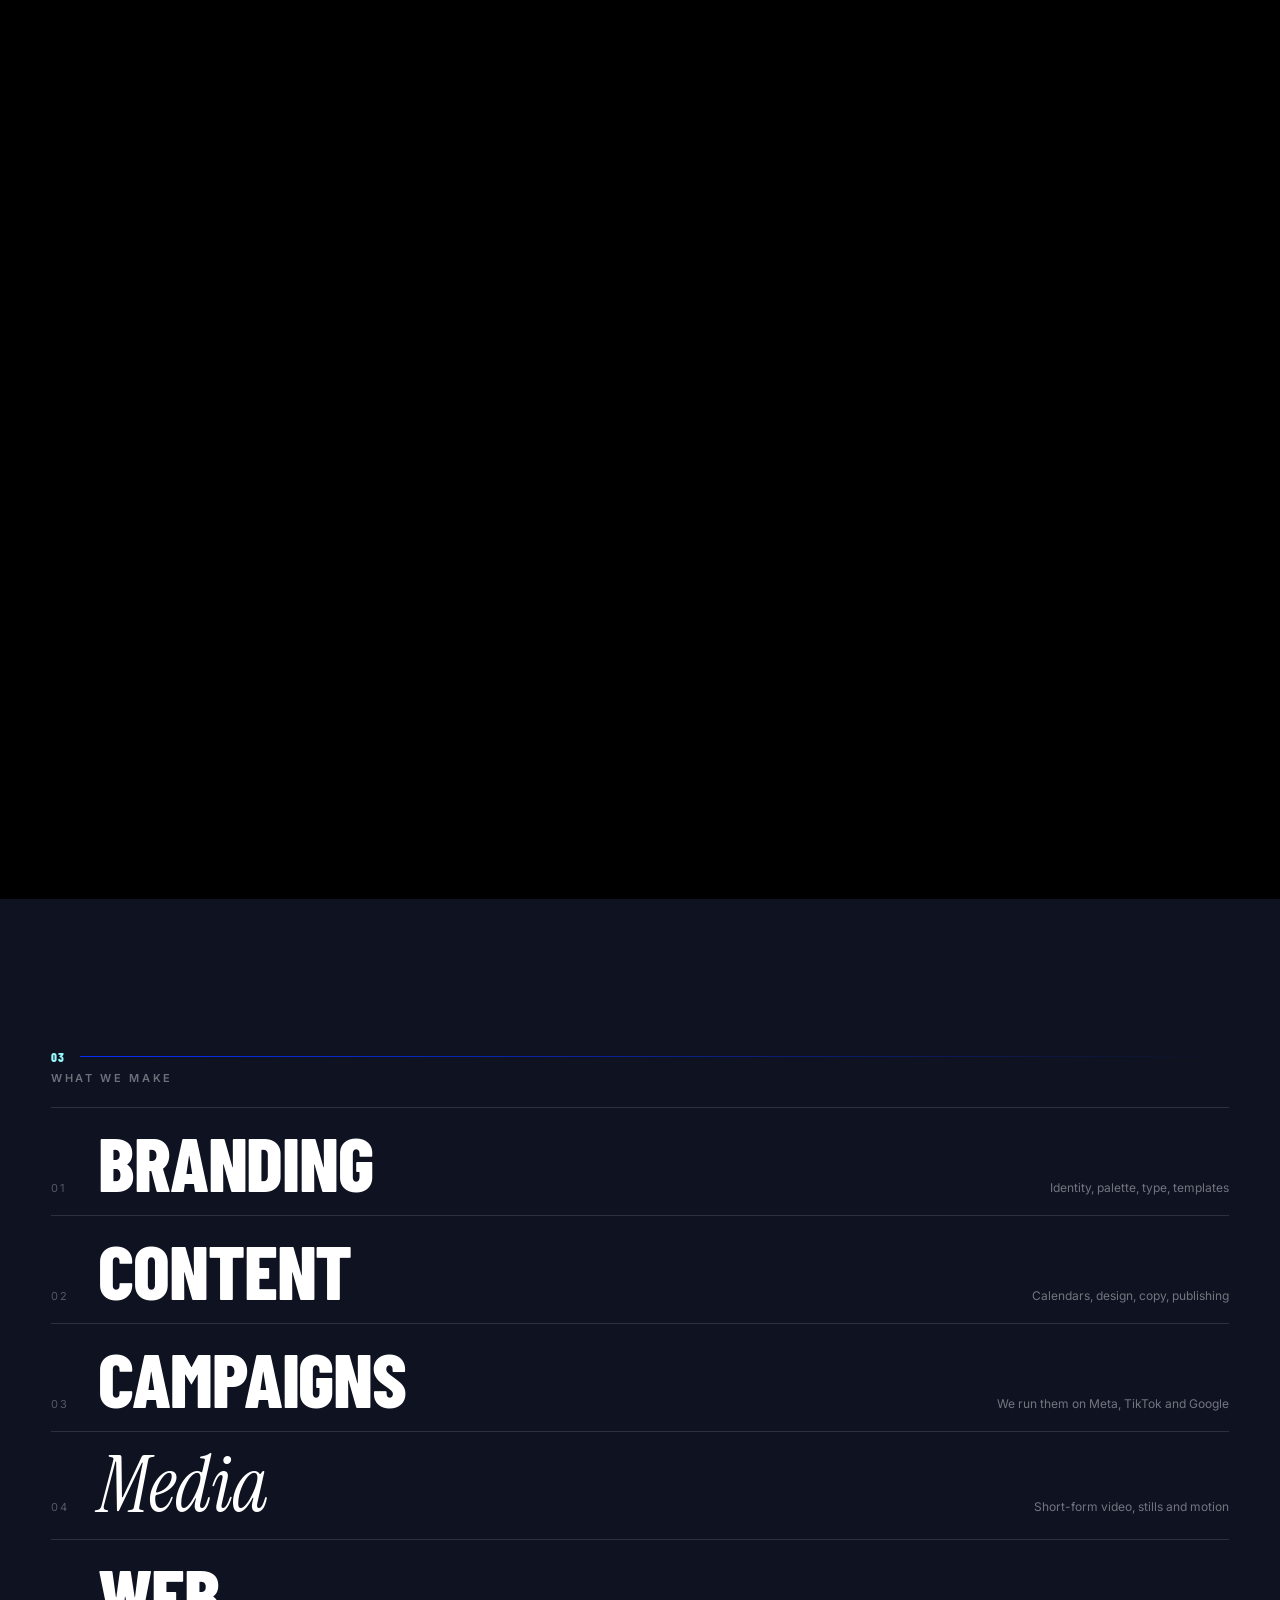
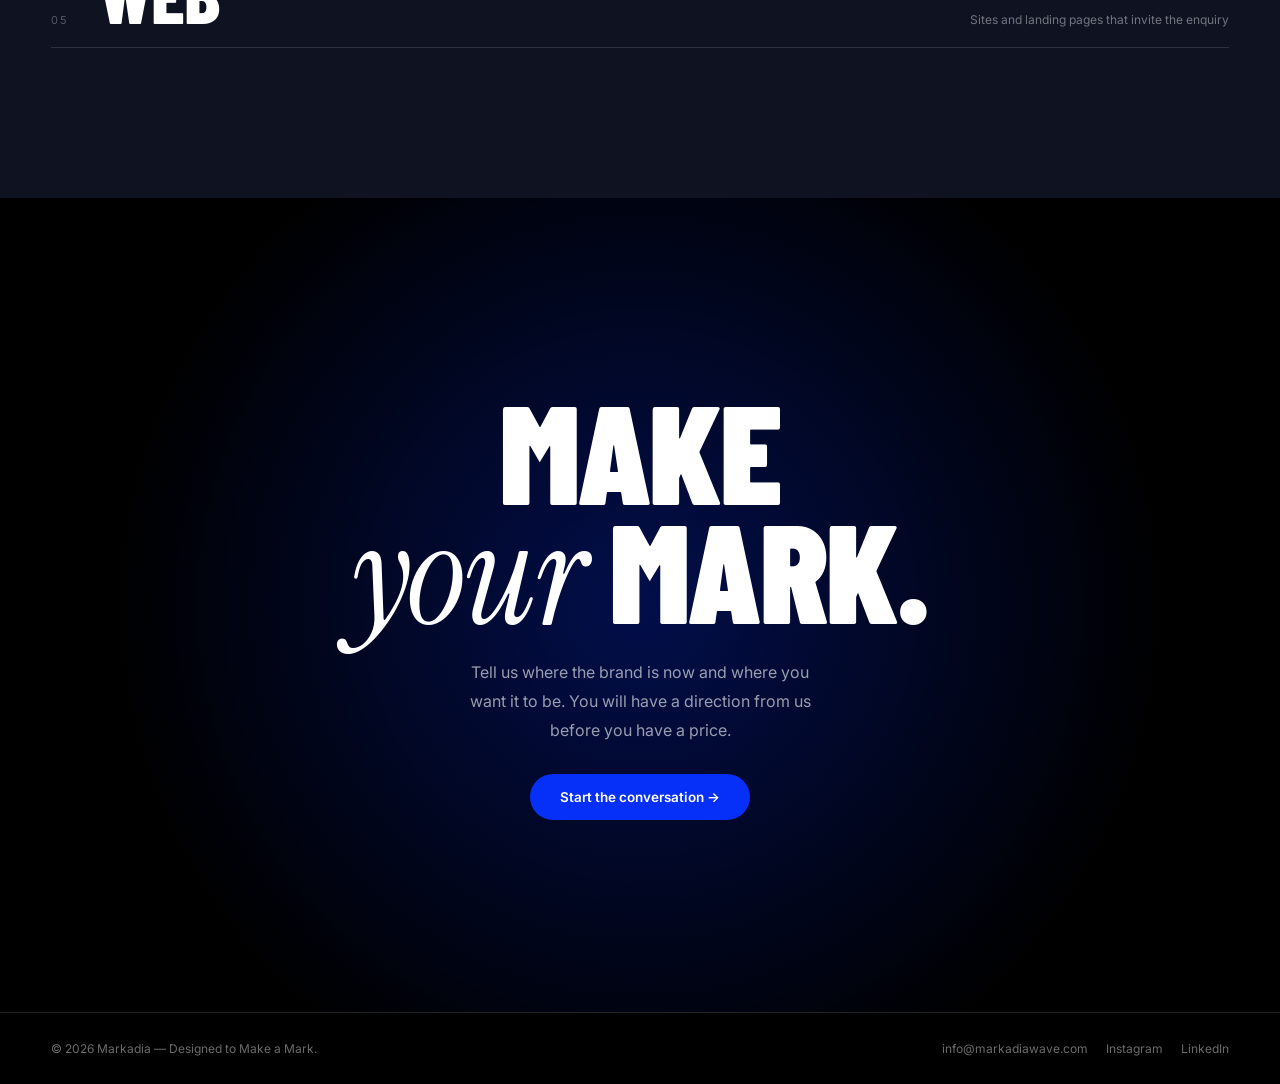
==== commit 68bade75: "Settle the voice: quiet, precise, warm Ahmed asked for a tone that reads luxury and professional whi" ====
--- a/index.html
+++ b/index.html
@@ -110,7 +110,7 @@
 <section class="trust">
   <div class="trust-in">
     <h2 class="eyebrow">Brands that trusted us</h2>
-    <p>We built their identity, their content, or both. All of it in Arabic and English.</p>
+    <p>Identity, content, or both. Written and designed in Arabic and English.</p>
     <ul class="trust-row">
       <li><img src="assets/clients/tharaa.png" data-c="tharaa" width="449" height="200"
                alt="Tharaa Precious Metals" loading="lazy"><span>Tharaa Precious Metals</span></li>
@@ -133,19 +133,19 @@
   <div class="wrap">
     <div class="idx"><span class="no">01</span></div>
     <h2 class="eyebrow">The studio</h2>
-    <p class="statement" data-split>Most of what gets posted is forgotten by lunch. We work on <em class="it">the rest</em>.</p>
+    <p class="statement" data-split>A brand is remembered for <em class="it">very few</em> things. We work on those.</p>
     <div class="cols">
       <div>
         <div class="eyebrow">What that means</div>
-        <p>Before anything gets designed we ask who it is talking to and what it is
-           meant to do. If nobody can answer that, it does not get made. And the
-           Arabic is written in Arabic. <span class="ar" dir="rtl">يعني كلام الناس، مش ترجمة.</span></p>
+        <p>Every piece begins with two questions. Who is this for, and what should it
+           do. Work starts once both have an answer. The Arabic is written in
+           Arabic, <span class="ar" dir="rtl">من أول سطر</span>.</p>
       </div>
       <div>
         <div class="eyebrow">How we work</div>
-        <p>You approve a direction before we produce a single post: the tone, the
-           look, what we are saying and why. After that the design, the copy, the
-           campaign and the video all happen here, with the same team.</p>
+        <p>You approve a direction before anything is produced. The tone, the look,
+           and the reasoning behind them. Everything after that, design, copy,
+           campaign and video, is made here by the same team.</p>
       </div>
     </div>
     <div class="figs">
@@ -186,7 +186,7 @@
     <li><a class="row" href="services.html"><span class="n">04</span>
       <span class="t it">Media</span><span class="d">Short-form video, stills and motion</span></a></li>
     <li><a class="row" href="services.html"><span class="n">05</span>
-      <span class="t">Web</span><span class="d">Sites and landing pages that ask for the enquiry</span></a></li>
+      <span class="t">Web</span><span class="d">Sites and landing pages that invite the enquiry</span></a></li>
   </ol>
 </section>
 
